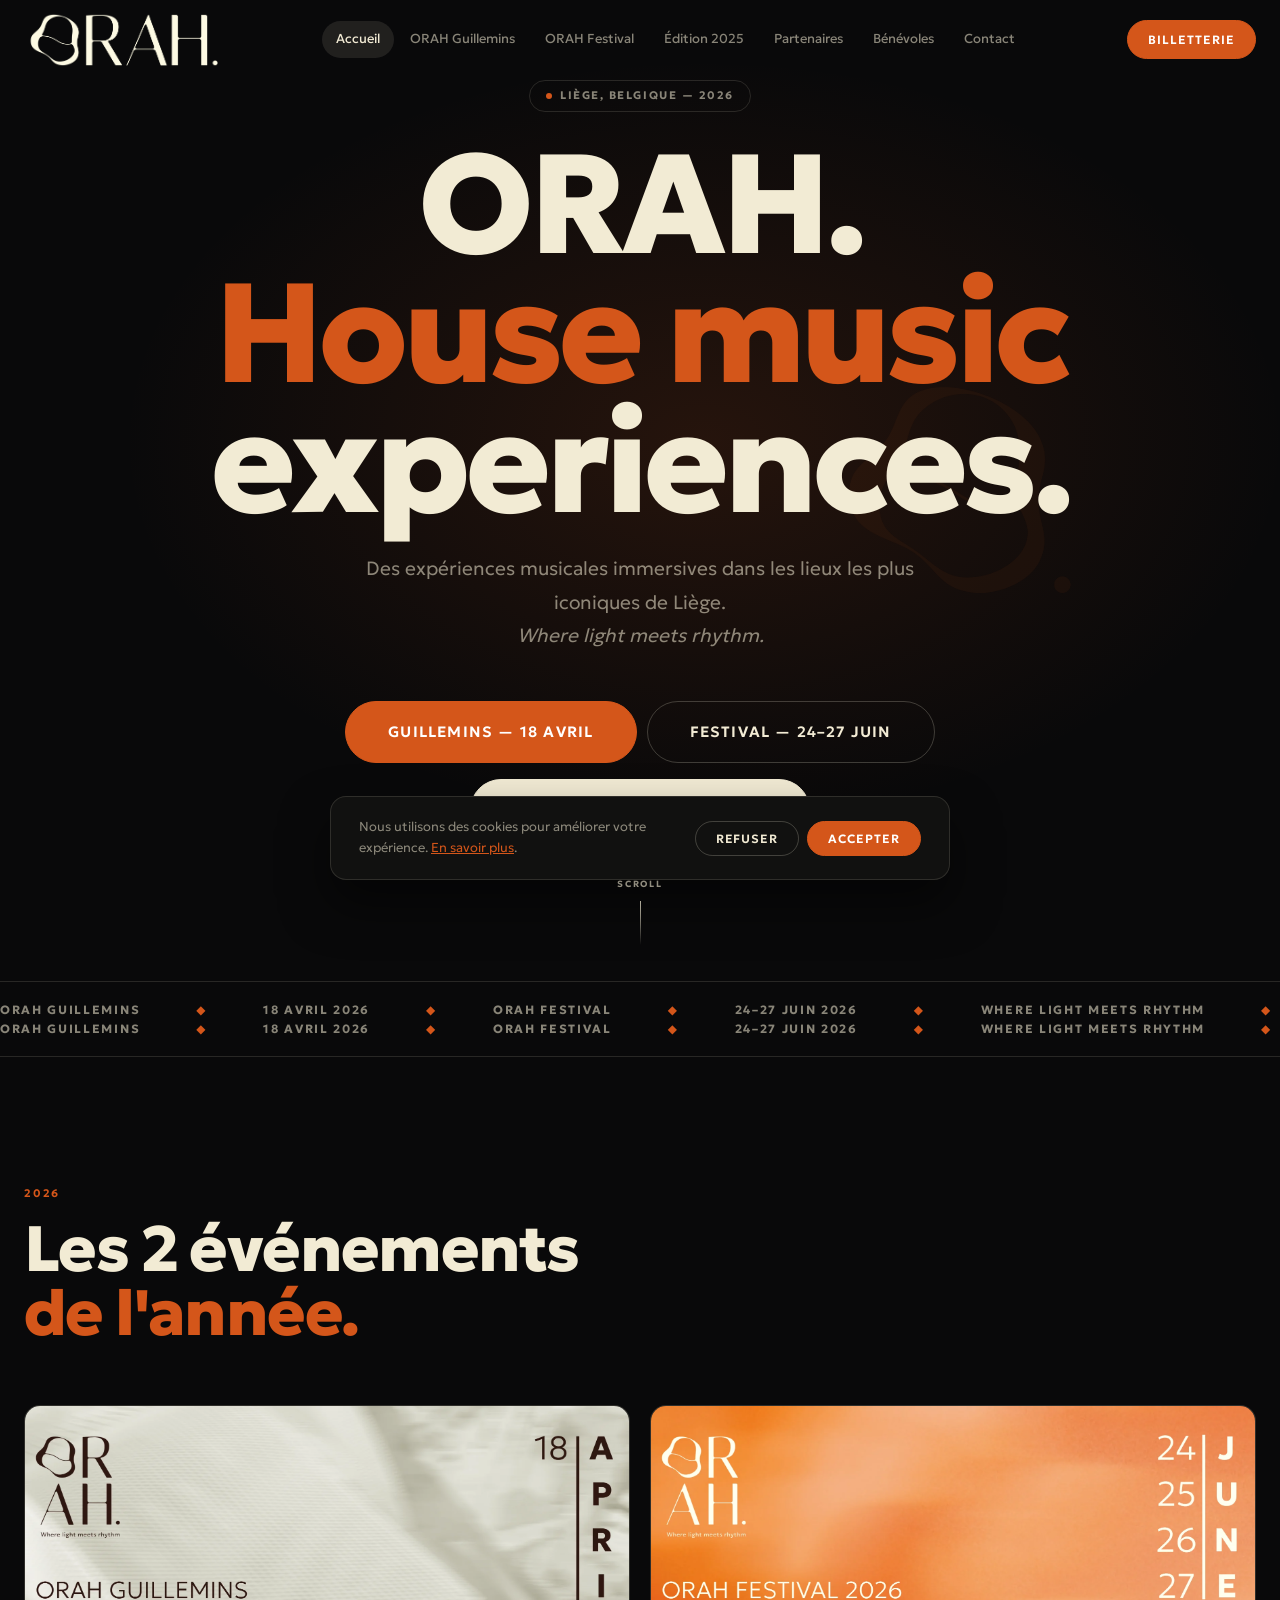
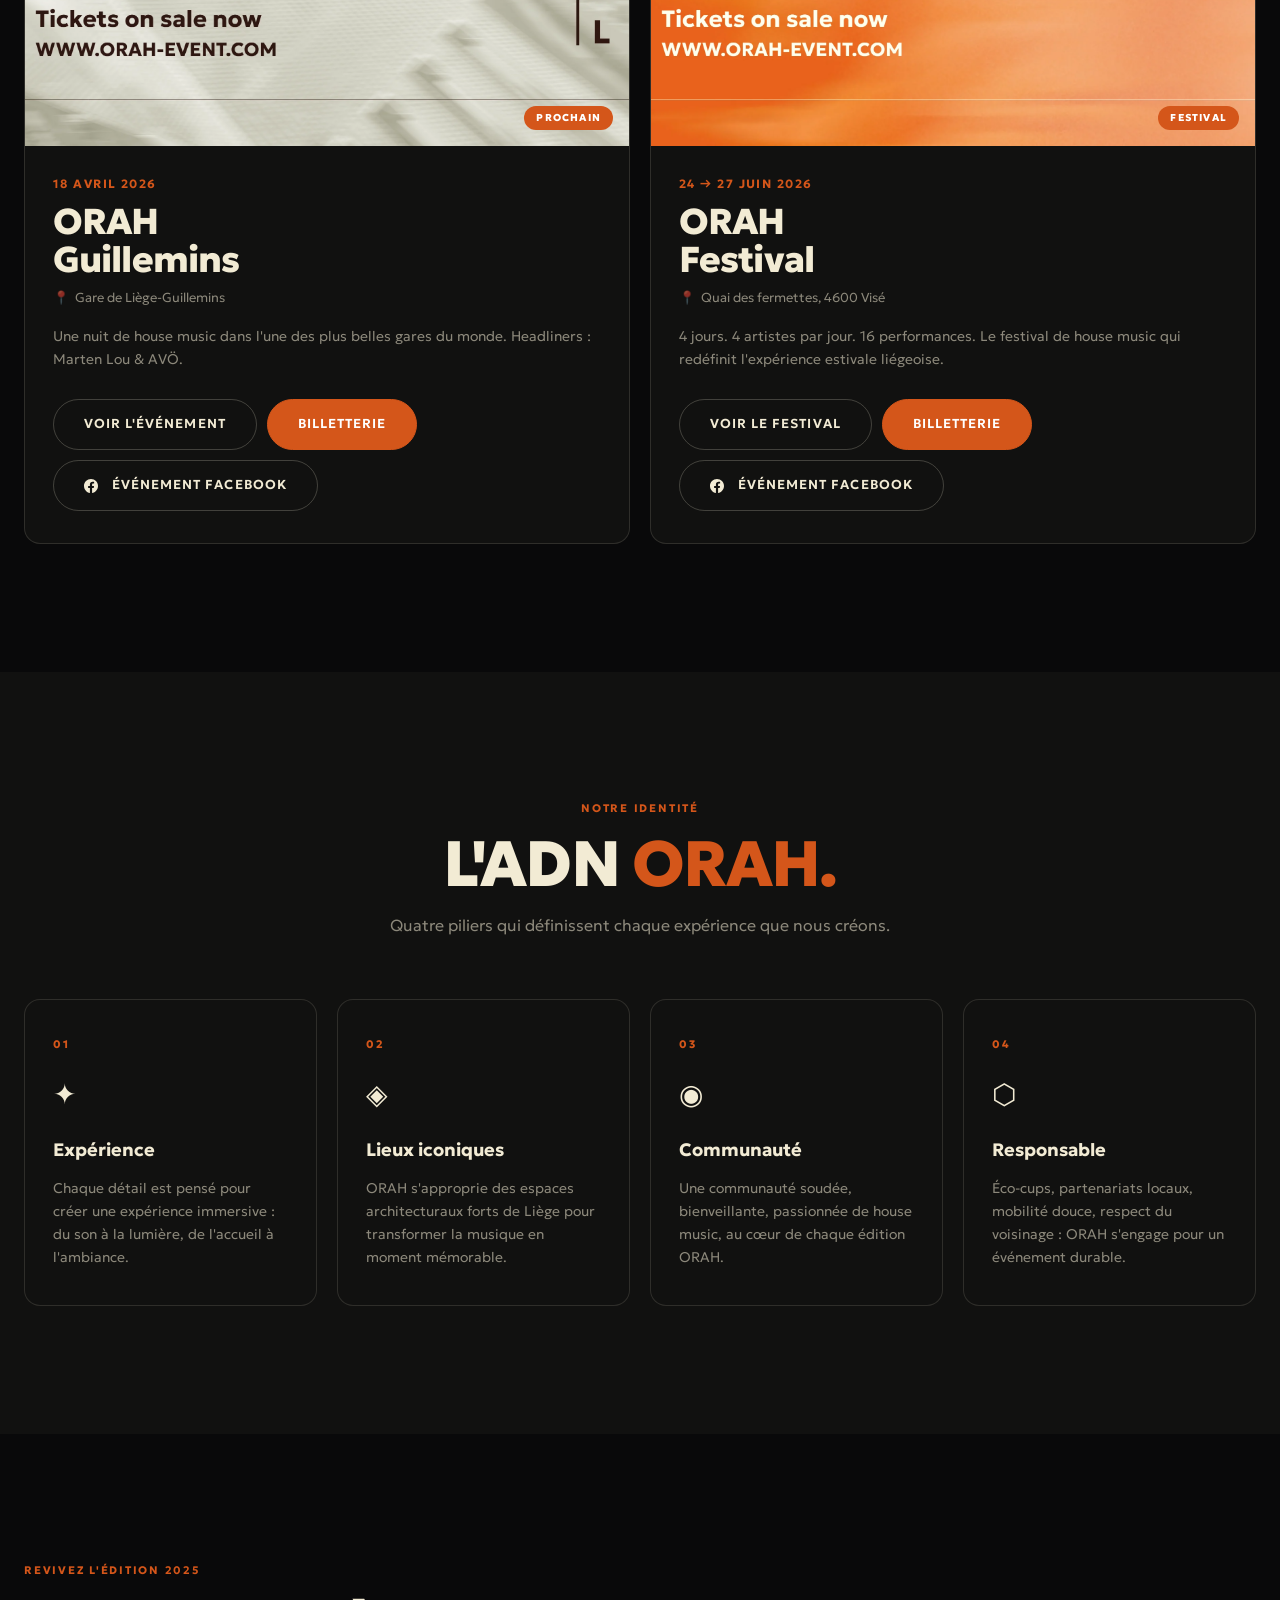
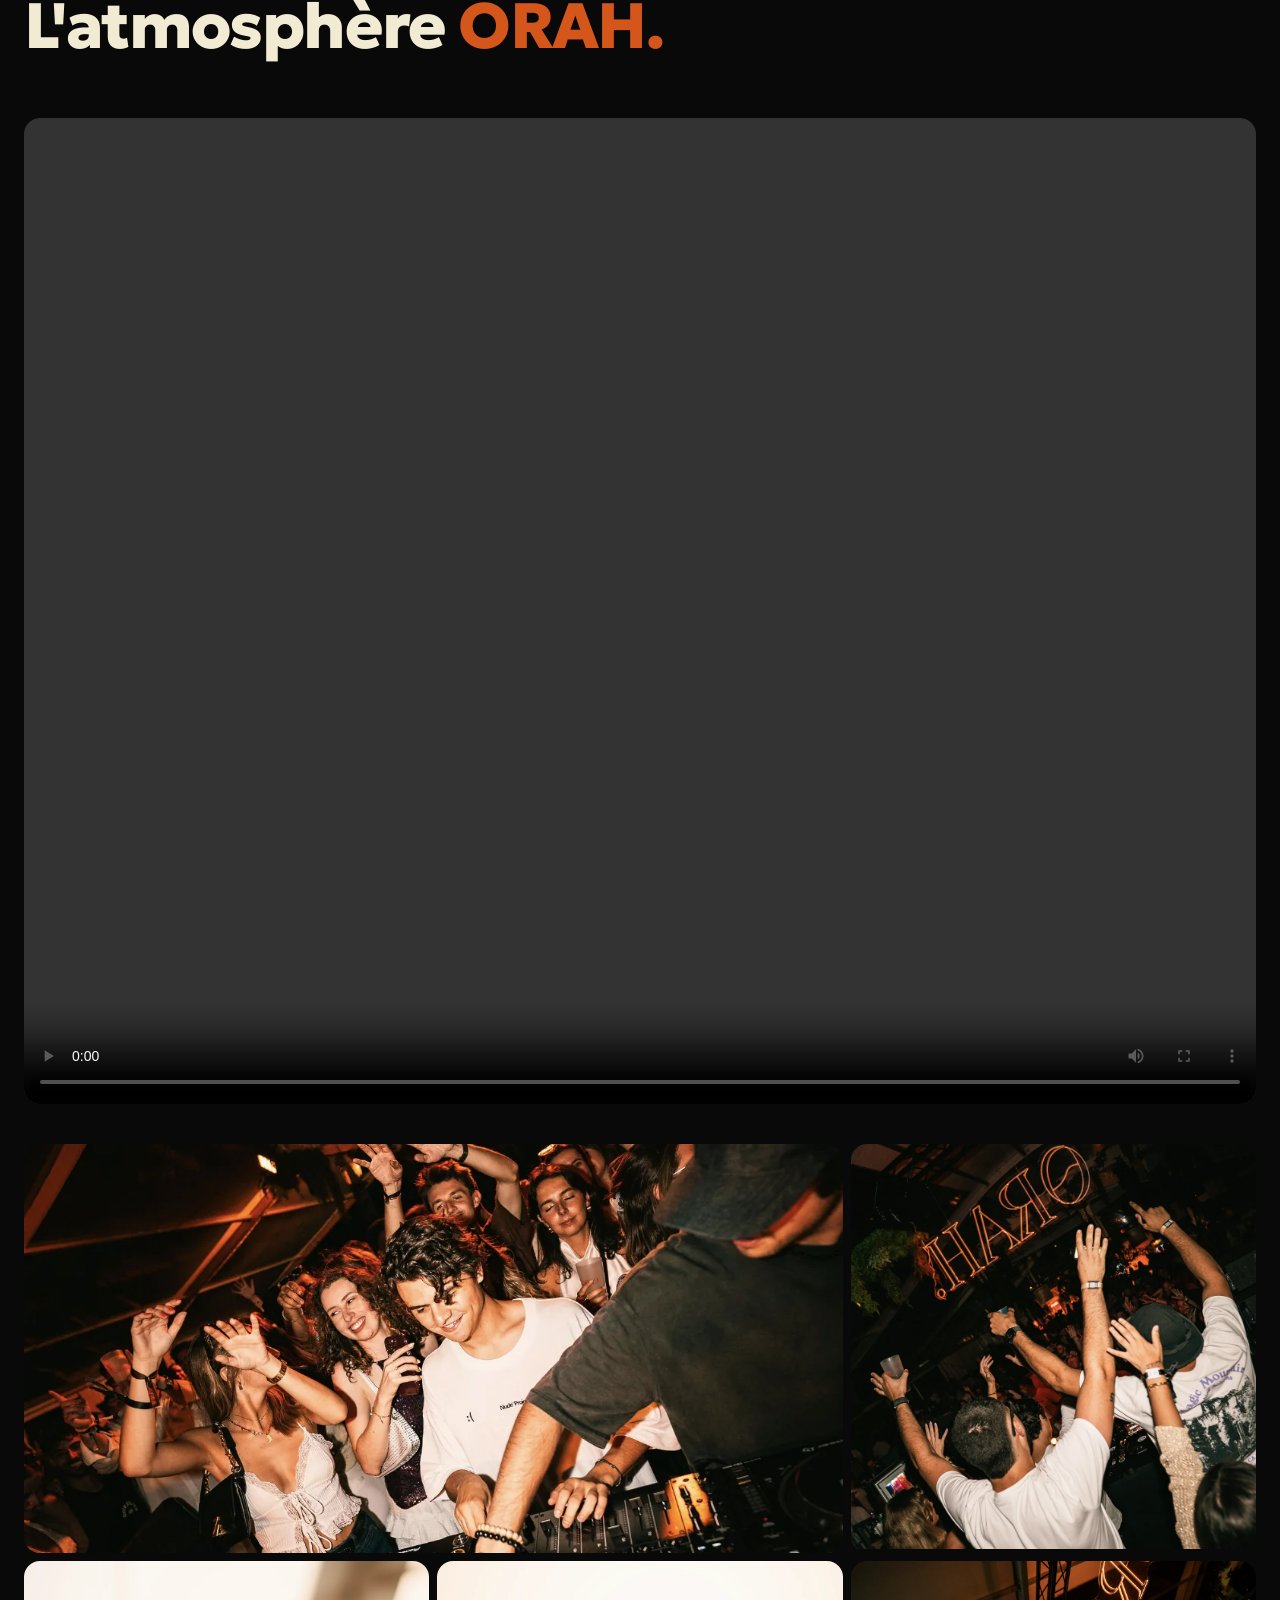
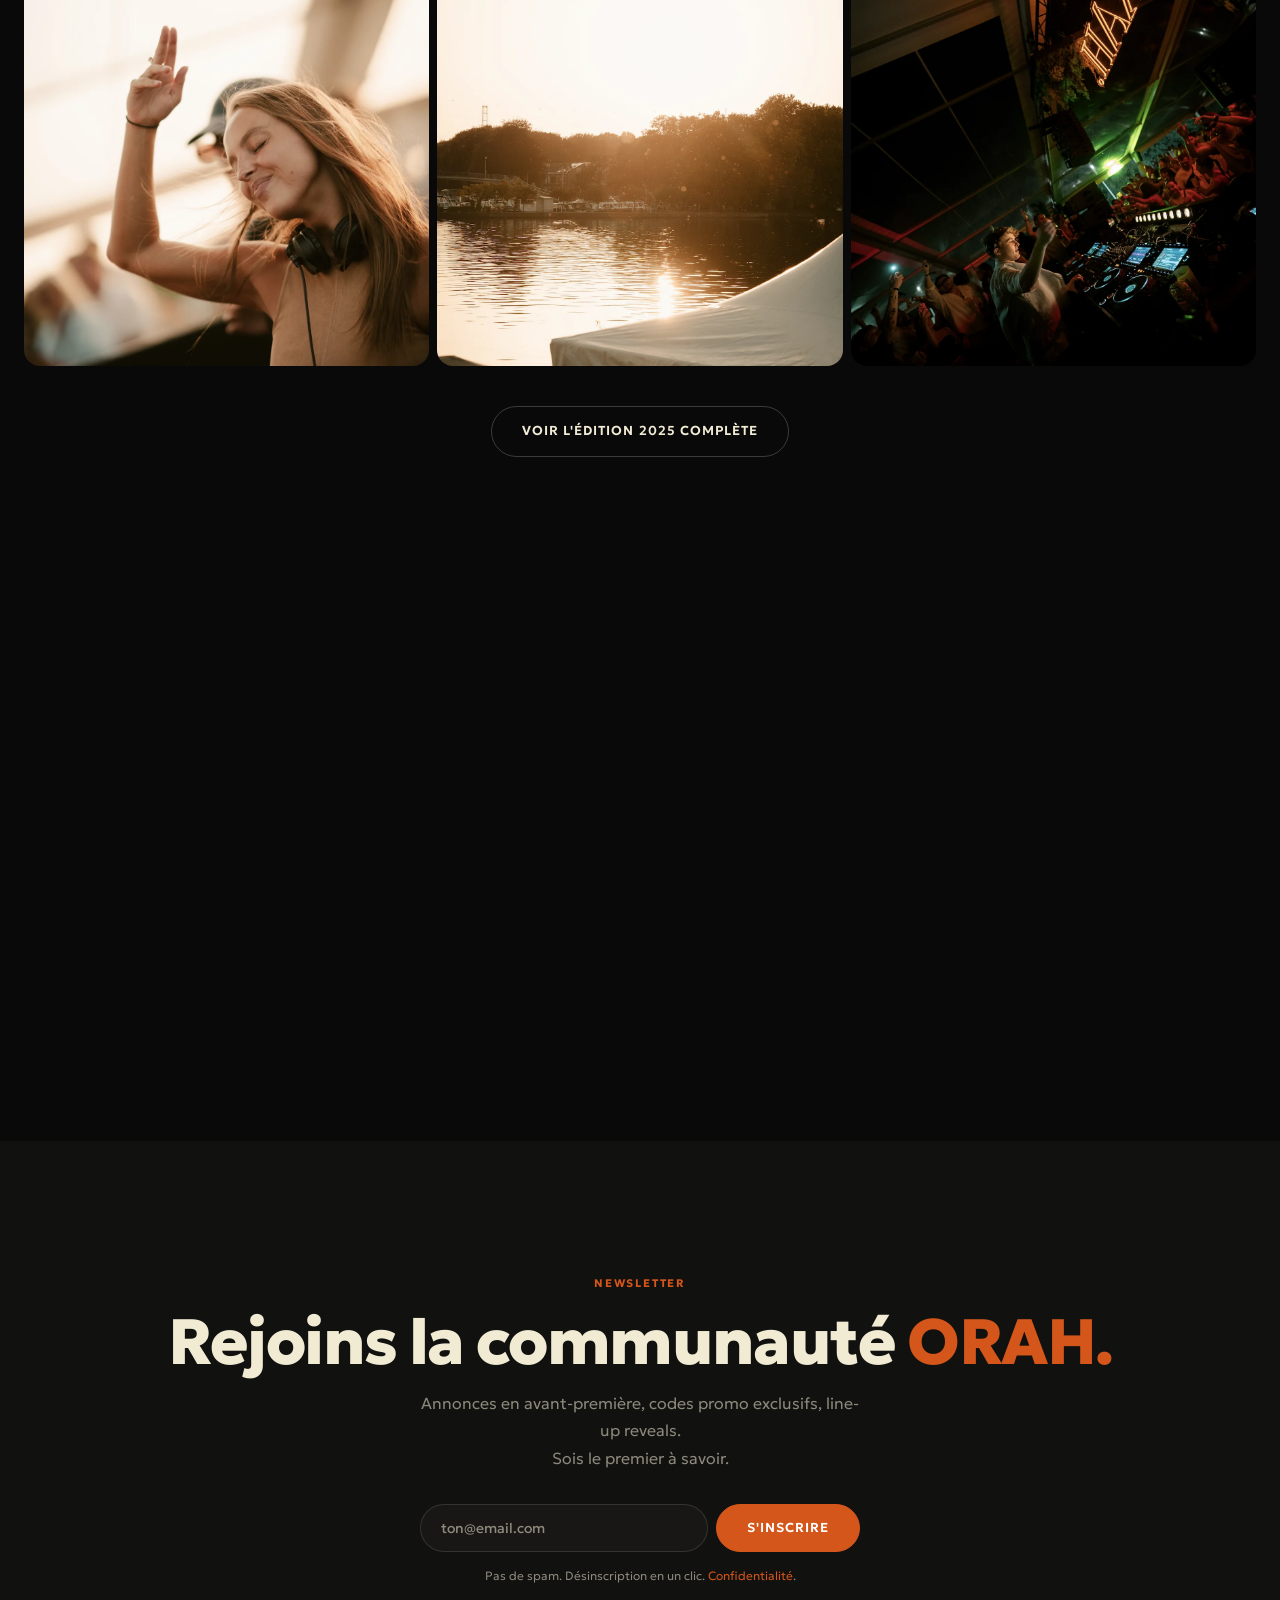
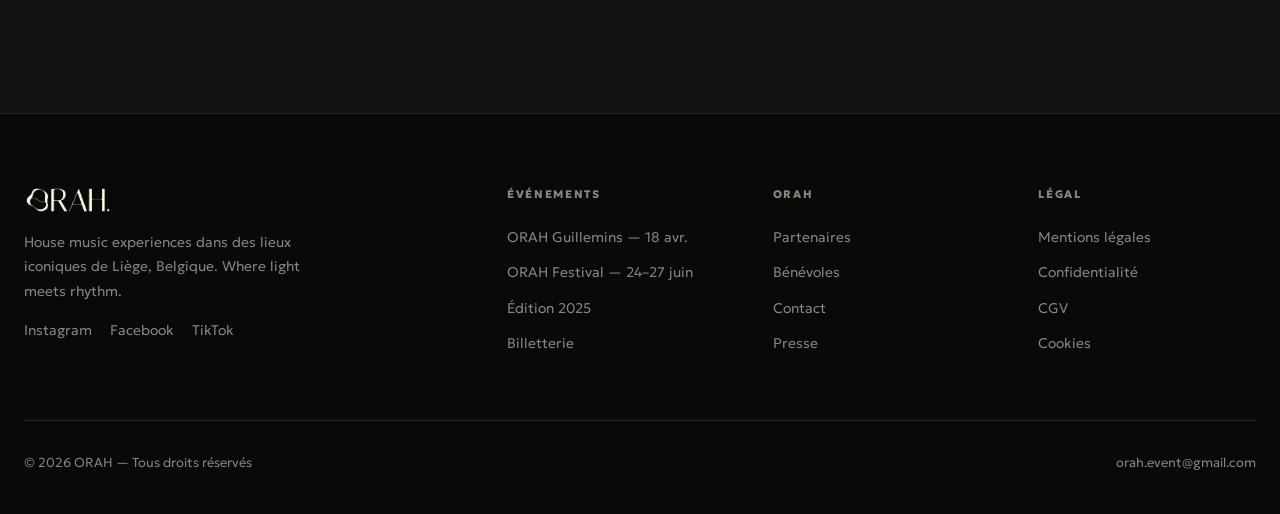
==== index.html @ 08bad11d "POST GUILLEMINS" ====
<!DOCTYPE html>
<html lang="fr">
<head>
  <meta charset="UTF-8">
  <meta name="viewport" content="width=device-width, initial-scale=1.0">
  <title>ORAH — Where light meets rhythm | Liège</title>
  <meta name="description" content="ORAH crée des expériences de house music dans des lieux iconiques de Liège. Deux événements en 2026 : ORAH Guillemins (18 avril) et ORAH Festival (24–27 juin).">
  <!-- OpenGraph -->
  <meta property="og:title" content="ORAH — Where light meets rhythm">
  <meta property="og:description" content="House music experiences dans des lieux iconiques. Liège, Belgique.">
  <meta property="og:type" content="website">
  <meta property="og:url" content="https://orah-event.com">
  <meta property="og:image" content="assets/images/og-home.jpg">
  <meta name="twitter:card" content="summary_large_image">
  <link rel="canonical" href="https://orah-event.com">
  <link rel="icon" type="image/png" href="assets/logos/Monogramme_orange_.png">
  <link rel="stylesheet" href="css/main.css">
</head>
<body>

<!-- ============ HEADER ============ -->
<header class="site-header">
  <div class="header-inner">
    <a href="index.html" class="header-logo">
      <img src="assets/logos/Logo_nav_creme_.png" alt="ORAH">
    </a>
    <nav class="main-nav" aria-label="Navigation principale">
      <a href="index.html">Accueil</a>
      <a href="guillemins.html">ORAH Guillemins</a>
      <a href="festival.html">ORAH Festival</a>
      <a href="edition-2025.html">Édition 2025</a>
      <a href="partenaires.html">Partenaires</a>
      <a href="benevoles.html">Bénévoles</a>
      <a href="contact.html">Contact</a>
    </nav>
    <div class="header-actions">
      <a href="index.html#evenements" class="btn btn-primary btn-sm">Billetterie</a>
      <button class="hamburger" aria-label="Menu" aria-expanded="false">
        <span></span><span></span><span></span>
      </button>
    </div>
  </div>
</header>

<!-- Mobile Nav -->
<nav class="mobile-nav" aria-label="Navigation mobile">
  <a href="index.html">Accueil</a>
  <a href="guillemins.html">ORAH Guillemins</a>
  <a href="festival.html">ORAH Festival</a>
  <a href="edition-2025.html">Édition 2025</a>
  <a href="partenaires.html">Partenaires</a>
  <a href="benevoles.html">Bénévoles</a>
  <a href="contact.html">Contact</a>
  <a href="index.html#evenements" class="btn btn-primary mt40">Billetterie →</a>
</nav>

<!-- ============ HERO ============ -->
<section class="hero hero-center">
  <div class="hero-glow"></div>
  <img src="assets/logos/Monogramme_orange_.png" alt="" class="hero-blob" aria-hidden="true">
  <div class="wrap hero-content">
    <div class="eyebrow">
      <span class="eyebrow-dot"></span>
      <span class="eyebrow-text">Liège, Belgique — 2026</span>
    </div>
    <h1 class="disp-1 hero-title">
      ORAH.<br>
      <span class="text-orange">House music</span><br>
      experiences.
    </h1>
    <p class="body-lg hero-sub">
      Des expériences musicales immersives dans les lieux les plus iconiques de Liège.<br>
      <em>Where light meets rhythm.</em>
    </p>
    <div class="btn-group">
      <a href="https://shop.paylogic.com/bc1614f767eb4617878824f9247101a2/orah-x-guillemins" class="btn btn-primary btn-lg" target="_blank" rel="noopener">Guillemins — 18 avril</a>
      <a href="https://shop.paylogic.com/f7c0844286554c8d90c8ad2bafd7b342/orah-festival" class="btn btn-outline btn-lg" target="_blank" rel="noopener">Festival — 24–27 juin</a>
    </div>
    <div class="hero-app-btn">
      <a href="https://linktr.ee/orahevent?utm_source=ig&utm_medium=social&utm_content=link_in_bio&fbclid=PAZXh0bgNhZW0CMTEAc3J0AZhcHBfaWQMMjU2MjgxMDQwNTU4AAGngR7yolUt2c1I7dFpQz0WJb1I9aTToHIC6ZGWFflBq2LbdFw5kNa_uv4F1jI_aem_Jr6kouXzNtAVHMmRYaVl_Q" class="btn btn-ghost btn-lg" target="_blank" rel="noopener">↓ Download the ORAH App</a>
    </div>
  </div>
  <div class="scroll-hint" aria-hidden="true">
    <span>Scroll</span>
    <div class="scroll-hint-line"></div>
  </div>
</section>

<!-- ============ MARQUEE ============ -->
<div class="marquee-outer" aria-hidden="true">
  <div class="marquee-track">
    <span>ORAH Guillemins</span><span class="dot">◆</span>
    <span>18 Avril 2026</span><span class="dot">◆</span>
    <span>ORAH Festival</span><span class="dot">◆</span>
    <span>24–27 Juin 2026</span><span class="dot">◆</span>
    <span>Where light meets rhythm</span><span class="dot">◆</span>
    <span>Liège, Belgique</span><span class="dot">◆</span>
    <span>House Music</span><span class="dot">◆</span>
    <span>ORAH Guillemins</span><span class="dot">◆</span>
    <span>18 Avril 2026</span><span class="dot">◆</span>
    <span>ORAH Festival</span><span class="dot">◆</span>
    <span>24–27 Juin 2026</span><span class="dot">◆</span>
    <span>Where light meets rhythm</span><span class="dot">◆</span>
    <span>Liège, Belgique</span><span class="dot">◆</span>
    <span>House Music</span><span class="dot">◆</span>
  </div>
</div>

<!-- ============ LES 2 ÉVÉNEMENTS 2026 ============ -->
<section class="section" id="evenements">
  <div class="wrap">
    <div class="sec-head reveal">
      <span class="label">2026</span>
      <h2 class="disp-3">Les 2 événements<br><span class="text-orange">de l'année.</span></h2>
    </div>

    <div class="grid-2">
      <!-- Card Guillemins -->
      <article class="event-card reveal rd1">
        <div class="event-card-media">
          <img src="assets/images/BANNERS/GUILLEMINS-B.webp"
               alt="ORAH Guillemins — Gare de Liège-Guillemins"
               style="width:100%; aspect-ratio:16/9; object-fit:cover; object-position:center center; display:block;">
          <span class="event-card-badge">Prochain</span>
        </div>
        <div class="event-card-body">
          <div class="event-card-date">18 Avril 2026</div>
          <h3 class="event-card-title">ORAH<br>Guillemins</h3>
          <div class="event-card-loc">
            <span>📍</span> Gare de Liège-Guillemins
          </div>
          <p class="event-card-desc">Une nuit de house music dans l'une des plus belles gares du monde. Headliners : Marten Lou & AVÖ.</p>
          <div class="event-card-footer">
            <a href="guillemins.html" class="btn btn-outline">Voir l'événement</a>
            <a href="https://shop.paylogic.com/bc1614f767eb4617878824f9247101a2/orah-x-guillemins" class="btn btn-primary" target="_blank" rel="noopener">Billetterie</a>
            <a href="https://fb.me/e/7eHRg4ZLT" class="btn btn-outline btn-fb" target="_blank" rel="noopener"><svg width="14" height="14" viewBox="0 0 24 24" fill="currentColor" style="margin-right:6px;flex-shrink:0;"><path d="M24 12.073C24 5.405 18.627 0 12 0S0 5.405 0 12.073C0 18.1 4.388 23.094 10.125 24v-8.437H7.078v-3.49h3.047V9.41c0-3.025 1.792-4.697 4.533-4.697 1.312 0 2.686.235 2.686.235v2.97h-1.514c-1.491 0-1.956.93-1.956 1.883v2.273h3.328l-.532 3.49h-2.796V24C19.612 23.094 24 18.1 24 12.073z"/></svg>Événement Facebook</a>
          </div>
        </div>
      </article>

      <!-- Card Festival -->
      <article class="event-card reveal rd2">
        <div class="event-card-media">
          <img src="assets/images/BANNERS/2026-B.webp"
               alt="ORAH Festival 2026 — Quai des fermettes, Visé"
               style="width:100%; aspect-ratio:16/9; object-fit:cover; object-position:center center; display:block;">
          <span class="event-card-badge">Festival</span>
        </div>
        <div class="event-card-body">
          <div class="event-card-date">24 → 27 Juin 2026</div>
          <h3 class="event-card-title">ORAH<br>Festival</h3>
          <div class="event-card-loc">
            <span>📍</span> Quai des fermettes, 4600 Visé
          </div>
          <p class="event-card-desc">4 jours. 4 artistes par jour. 16 performances. Le festival de house music qui redéfinit l'expérience estivale liégeoise.</p>
          <div class="event-card-footer">
            <a href="festival.html" class="btn btn-outline">Voir le festival</a>
            <a href="https://shop.paylogic.com/f7c0844286554c8d90c8ad2bafd7b342/orah-festival" class="btn btn-primary" target="_blank" rel="noopener">Billetterie</a>
            <a href="https://fb.me/e/jpORafSHK" class="btn btn-outline btn-fb" target="_blank" rel="noopener"><svg width="14" height="14" viewBox="0 0 24 24" fill="currentColor" style="margin-right:6px;flex-shrink:0;"><path d="M24 12.073C24 5.405 18.627 0 12 0S0 5.405 0 12.073C0 18.1 4.388 23.094 10.125 24v-8.437H7.078v-3.49h3.047V9.41c0-3.025 1.792-4.697 4.533-4.697 1.312 0 2.686.235 2.686.235v2.97h-1.514c-1.491 0-1.956.93-1.956 1.883v2.273h3.328l-.532 3.49h-2.796V24C19.612 23.094 24 18.1 24 12.073z"/></svg>Événement Facebook</a>
          </div>
        </div>
      </article>
    </div>
  </div>
</section>

<!-- ============ L'ADN ORAH ============ -->
<section class="section bg-alt">
  <div class="wrap">
    <div class="sec-head sec-head-center reveal">
      <span class="label">Notre identité</span>
      <h2 class="disp-3">L'ADN <span class="text-orange">ORAH.</span></h2>
      <p>Quatre piliers qui définissent chaque expérience que nous créons.</p>
    </div>
    <div class="grid-4">
      <div class="pillar reveal rd1">
        <div class="pillar-num">01</div>
        <div class="pillar-icon">✦</div>
        <div class="pillar-title">Expérience</div>
        <p class="pillar-desc">Chaque détail est pensé pour créer une expérience immersive : du son à la lumière, de l'accueil à l'ambiance.</p>
      </div>
      <div class="pillar reveal rd2">
        <div class="pillar-num">02</div>
        <div class="pillar-icon">◈</div>
        <div class="pillar-title">Lieux iconiques</div>
        <p class="pillar-desc">ORAH s'approprie des espaces architecturaux forts de Liège pour transformer la musique en moment mémorable.</p>
      </div>
      <div class="pillar reveal rd3">
        <div class="pillar-num">03</div>
        <div class="pillar-icon">◉</div>
        <div class="pillar-title">Communauté</div>
        <p class="pillar-desc">Une communauté soudée, bienveillante, passionnée de house music, au cœur de chaque édition ORAH.</p>
      </div>
      <div class="pillar reveal rd4">
        <div class="pillar-num">04</div>
        <div class="pillar-icon">⬡</div>
        <div class="pillar-title">Responsable</div>
        <p class="pillar-desc">Éco-cups, partenariats locaux, mobilité douce, respect du voisinage : ORAH s'engage pour un événement durable.</p>
      </div>
    </div>
  </div>
</section>

<!-- ============ MEDIA TEASER ============ -->
<section class="section">
  <div class="wrap">
    <div class="sec-head reveal">
      <span class="label">Revivez l'édition 2025</span>
      <h2 class="disp-3">L'atmosphère <span class="text-orange">ORAH.</span></h2>
    </div>

    <!-- Aftermovie -->
    <div class="reveal mb40">
      <video
        controls
        preload="metadata"
        playsinline
        style="width:100%; border-radius:16px; display:block; background:#000; aspect-ratio:5/4; object-fit:cover;">
        <source src="assets/videos/after-movie-2025.mp4" type="video/mp4">
      </video>
    </div>

    <!-- Photo Grid -->
    <div class="photo-grid reveal">
      <div class="photo-grid-span2">
        <img src="assets/images/4 jours en image - 2025/Screenshot 2026-03-03 at 23.12.10.webp"
             alt="ORAH Festival 2025"
             style="width:100%; aspect-ratio:2/1; object-fit:cover; object-position:center center; display:block;"
             loading="lazy">
      </div>
      <div>
        <img src="assets/images/4 jours en image - 2025/COMMUNAUTE.webp"
             alt="ORAH Festival 2025 — Communauté"
             style="width:100%; aspect-ratio:1/1; object-fit:cover; object-position:center center; display:block;"
             loading="lazy">
      </div>
      <div>
        <img src="assets/images/4 jours en image - 2025/LUNA.webp"
             alt="ORAH Festival 2025 — Luna"
             style="width:100%; aspect-ratio:1/1; object-fit:cover; object-position:center center; display:block;"
             loading="lazy">
      </div>
      <div>
        <img src="assets/images/4 jours en image - 2025/MEUSE.webp"
             alt="ORAH Festival 2025 — La Meuse"
             style="width:100%; aspect-ratio:1/1; object-fit:cover; object-position:center center; display:block;"
             loading="lazy">
      </div>
      <div>
        <img src="assets/images/4 jours en image - 2025/NOSI.webp"
             alt="ORAH Festival 2025 — Nosi"
             style="width:100%; aspect-ratio:1/1; object-fit:cover; object-position:center center; display:block;"
             loading="lazy">
      </div>
    </div>

    <div class="mt40 reveal" style="text-align:center;">
      <a href="edition-2025.html" class="btn btn-outline">Voir l'édition 2025 complète</a>
    </div>
  </div>
</section>

<!-- ============ CALLOUTS — Partenaires + Bénévoles ============ -->
<section class="section-sm">
  <div class="wrap">
    <div class="callout-row reveal">
      <div class="callout callout-orange">
        <div class="callout-lbl">Entreprises & marques</div>
        <h3 class="callout-title">Devenez partenaire ORAH 2026.</h3>
        <p class="callout-desc">Rejoignez une aventure culturelle unique à Liège. Visibilité premium, audience engagée, impact réel.</p>
        <div>
          <a href="partenaires.html" class="btn btn-outline">Voir les offres</a>
        </div>
      </div>
      <div class="callout">
        <div class="callout-lbl">Envie de t'impliquer ?</div>
        <h3 class="callout-title">Rejoins l'équipe bénévole.</h3>
        <p class="callout-desc">Fais partie de l'aventure ORAH de l'intérieur. Accès gratuit, bonne ambiance, expérience enrichissante.</p>
        <div>
          <a href="benevoles.html" class="btn btn-primary">Je postule →</a>
        </div>
      </div>
    </div>
  </div>
</section>

<!-- ============ NEWSLETTER ============ -->
<section class="section bg-alt">
  <div class="wrap">
    <div class="newsletter-wrap reveal">
      <span class="label text-orange">Newsletter</span>
      <h2 class="disp-3 mt16">Rejoins la communauté <span class="text-orange">ORAH.</span></h2>
      <p class="body-md text-muted mt16" style="max-width:440px; margin-inline:auto;">
        Annonces en avant-première, codes promo exclusifs, line-up reveals.<br>Sois le premier à savoir.
      </p>
      <form class="newsletter-form" action="#" method="post">
        <input type="email" name="email" placeholder="ton@email.com" required autocomplete="email">
        <button type="submit" class="btn btn-primary">S'inscrire</button>
      </form>
      <p class="newsletter-note">Pas de spam. Désinscription en un clic. <a href="mentions-legales.html" style="color:var(--orange);">Confidentialité</a>.</p>
    </div>
  </div>
</section>

<!-- ============ FOOTER ============ -->
<footer class="site-footer">
  <div class="wrap">
    <div class="footer-top">
      <div class="footer-brand">
        <img src="assets/logos/Logo_nav_creme_.png" alt="ORAH" style="height:28px;">
        <p class="footer-brand-desc">House music experiences dans des lieux iconiques de Liège, Belgique. Where light meets rhythm.</p>
        <div class="footer-socials mt16">
          <a href="https://www.instagram.com/orah_event/" target="_blank" rel="noopener" aria-label="Instagram">Instagram</a>
          <a href="https://www.facebook.com/people/ORAH/61573648333720/" target="_blank" rel="noopener" aria-label="Facebook">Facebook</a>
          <a href="https://www.tiktok.com/@orahevent" target="_blank" rel="noopener" aria-label="TikTok">TikTok</a>
        </div>
      </div>
      <div class="footer-col">
        <h4>Événements</h4>
        <ul>
          <li><a href="guillemins.html">ORAH Guillemins — 18 avr.</a></li>
          <li><a href="festival.html">ORAH Festival — 24–27 juin</a></li>
          <li><a href="edition-2025.html">Édition 2025</a></li>
          <li><a href="index.html#evenements">Billetterie</a></li>
        </ul>
      </div>
      <div class="footer-col">
        <h4>ORAH</h4>
        <ul>
          <li><a href="partenaires.html">Partenaires</a></li>
          <li><a href="benevoles.html">Bénévoles</a></li>
          <li><a href="contact.html">Contact</a></li>
          <li><a href="contact.html#presse">Presse</a></li>
        </ul>
      </div>
      <div class="footer-col">
        <h4>Légal</h4>
        <ul>
          <li><a href="mentions-legales.html">Mentions légales</a></li>
          <li><a href="mentions-legales.html#confidentialite">Confidentialité</a></li>
          <li><a href="mentions-legales.html#cgv">CGV</a></li>
          <li><a href="mentions-legales.html#cookies">Cookies</a></li>
        </ul>
      </div>
    </div>
    <div class="footer-bottom">
      <span>© 2026 ORAH — Tous droits réservés</span>
      <span>orah.event@gmail.com</span>
    </div>
  </div>
</footer>

<!-- ============ COOKIE BANNER ============ -->
<div class="cookie-banner" role="dialog" aria-label="Gestion des cookies">
  <p>
    Nous utilisons des cookies pour améliorer votre expérience.
    <a href="mentions-legales.html#cookies">En savoir plus</a>.
  </p>
  <div class="cookie-actions">
    <button class="btn btn-sm btn-outline cookie-decline">Refuser</button>
    <button class="btn btn-sm btn-primary cookie-accept">Accepter</button>
  </div>
</div>


<script src="js/main.js"></script>
</body>
</html>
---- css/main.css ----
/* ============================================
   ORAH — Design System
   Where light meets rhythm
   ============================================ */

@font-face {
  font-family: 'Geologica';
  src: url('../assets/fonts/Geologica-VariableFont_CRSV,SHRP,slnt,wght.ttf') format('truetype');
  font-weight: 100 900;
  font-style: normal;
  font-display: swap;
}

/* ============================================
   VARIABLES
   ============================================ */
:root {
  --bg:           #09090A;
  --bg-alt:       #111110;
  --bg-surface:   #181716;
  --cream:        #F2EBD4;
  --cream-muted:  rgba(242,235,212,0.55);
  --cream-subtle: rgba(242,235,212,0.10);
  --orange:       #D4561A;
  --orange-light: #E8651F;
  --orange-dim:   rgba(212,86,26,0.15);
  --border:       rgba(242,235,212,0.13);
  --border-mid:   rgba(242,235,212,0.22);

  --font: 'Geologica', system-ui, -apple-system, sans-serif;
  --nav-h: 80px;
  --radius-sm: 8px;
  --radius-md: 16px;
  --radius-lg: 24px;
  --radius-pill: 999px;
  --ease-out: cubic-bezier(0.22, 1, 0.36, 1);
  --ease-io:  cubic-bezier(0.65, 0, 0.35, 1);
  --container: min(1280px, 100% - 48px);
  --pad: clamp(80px, 10vw, 160px);
  --pad-sm: clamp(60px, 7vw, 100px);
}

/* ============================================
   RESET
   ============================================ */
*, *::before, *::after { box-sizing: border-box; margin: 0; padding: 0; }
html { scroll-behavior: smooth; -webkit-font-smoothing: antialiased; -moz-osx-font-smoothing: grayscale; }
body { font-family: var(--font); background: var(--bg); color: var(--cream); line-height: 1.6; font-weight: 300; overflow-x: hidden; }
img, video { max-width: 100%; display: block; }
a { color: inherit; text-decoration: none; }
button { font-family: var(--font); cursor: pointer; border: none; background: none; }
ul, ol { list-style: none; }
input, textarea, select { font-family: var(--font); }

/* ============================================
   TYPOGRAPHY SCALE
   ============================================ */
.disp-1  { font-size: clamp(36px, 11vw, 150px); font-weight: 800; line-height: 0.92; letter-spacing: -0.035em; }
.disp-2  { font-size: clamp(44px, 7vw, 100px);  font-weight: 800; line-height: 0.95; letter-spacing: -0.03em; }
.disp-3  { font-size: clamp(34px, 5vw, 68px);   font-weight: 800; line-height: 1.0;  letter-spacing: -0.025em; }
.h1      { font-size: clamp(28px, 3.5vw, 48px);  font-weight: 700; line-height: 1.15; letter-spacing: -0.02em; }
.h2      { font-size: clamp(22px, 2.5vw, 32px);  font-weight: 600; line-height: 1.25; letter-spacing: -0.01em; }
.h3      { font-size: clamp(18px, 2vw, 24px);    font-weight: 600; line-height: 1.3; }
.label   { font-size: 11px; font-weight: 700; letter-spacing: 0.16em; text-transform: uppercase; }
.body-lg { font-size: clamp(16px, 1.5vw, 20px);  font-weight: 300; line-height: 1.75; }
.body-md { font-size: 16px; font-weight: 300; line-height: 1.7; }
.body-sm { font-size: 14px; font-weight: 300; line-height: 1.65; color: var(--cream-muted); }

.text-orange { color: var(--orange); }
.text-muted  { color: var(--cream-muted); }

/* ============================================
   LAYOUT
   ============================================ */
.wrap    { width: var(--container); margin-inline: auto; }
.section { padding-block: var(--pad); }
.section-sm { padding-block: var(--pad-sm); }

.grid-2 { display: grid; grid-template-columns: repeat(2, 1fr); gap: 20px; }
.grid-3 { display: grid; grid-template-columns: repeat(3, 1fr); gap: 20px; }
.grid-4 { display: grid; grid-template-columns: repeat(4, 1fr); gap: 20px; }

/* ============================================
   BUTTONS
   ============================================ */
.btn {
  display: inline-flex; align-items: center; justify-content: center; gap: 8px;
  padding: 14px 30px; border-radius: var(--radius-pill);
  font-size: 13px; font-weight: 600; letter-spacing: 0.08em; text-transform: uppercase;
  transition: all 0.28s var(--ease-out); cursor: pointer; white-space: nowrap;
  border: 1.5px solid transparent;
}
.btn-primary   { background: var(--orange); color: #fff; border-color: var(--orange); }
.btn-primary:hover { background: var(--orange-light); border-color: var(--orange-light); transform: translateY(-2px); box-shadow: 0 8px 32px rgba(212,86,26,0.3); }
.btn-outline   { background: transparent; color: var(--cream); border-color: var(--border-mid); }
.btn-outline:hover { border-color: var(--cream); }
.btn-outline-o { background: transparent; color: var(--orange); border-color: var(--orange); }
.btn-outline-o:hover { background: var(--orange); color: #fff; }
.btn-ghost     { background: rgba(242,235,212,0.06); color: var(--cream); border-color: transparent; }
.btn-ghost:hover { background: rgba(242,235,212,0.12); }
.btn-lg { padding: 18px 42px; font-size: 15px; }
.btn-sm { padding: 9px 20px; font-size: 12px; }
.btn-group { display: flex; gap: 10px; flex-wrap: wrap; }
.hero-app-btn { margin-top: 16px; display: flex; justify-content: center; width: 100%; }
.hero-app-btn .btn {
  background: var(--cream);
  color: var(--orange);
  border-color: var(--cream);
  display: flex;
  align-items: center;
  justify-content: center;
  text-align: center;
  width: auto;
}
.hero-app-btn .btn:hover {
  background: var(--cream);
  border-color: var(--cream);
  color: var(--orange-light);
  transform: translateY(-2px);
  box-shadow: 0 8px 32px rgba(242,235,212,0.15);
}

/* ============================================
   HEADER
   ============================================ */
.site-header {
  position: fixed; top: 0; left: 0; right: 0; z-index: 900;
  height: var(--nav-h);
  display: flex; align-items: center;
  transition: background 0.4s, border-color 0.4s, backdrop-filter 0.4s;
  border-bottom: 1px solid transparent;
}
.site-header.scrolled {
  background: rgba(9,9,10,0.82);
  backdrop-filter: blur(24px) saturate(1.4);
  border-bottom-color: var(--border);
}
.header-inner {
  width: var(--container); margin-inline: auto;
  display: flex; align-items: center; justify-content: space-between; gap: 24px;
}
.header-logo { display: flex; align-items: center; gap: 10px; flex-shrink: 0; }
.header-logo img { width: 200px; height: 52px; object-fit: cover; object-position: center 47%; }
.main-nav { display: flex; align-items: center; gap: 2px; flex: 1; justify-content: center; }
.main-nav a {
  padding: 8px 14px; font-size: 13px; font-weight: 400;
  color: var(--cream-muted); border-radius: var(--radius-pill);
  transition: color 0.2s, background 0.2s; white-space: nowrap;
}
.main-nav a:hover, .main-nav a.active { color: var(--cream); background: var(--cream-subtle); }
.header-actions { display: flex; align-items: center; gap: 12px; flex-shrink: 0; }

/* Hamburger */
.hamburger { display: none; flex-direction: column; gap: 5px; padding: 8px; }
.hamburger span { width: 22px; height: 1.5px; background: var(--cream); border-radius: 2px; transition: all 0.3s var(--ease-out); display: block; }
.hamburger.open span:nth-child(1) { transform: translateY(6.5px) rotate(45deg); }
.hamburger.open span:nth-child(2) { opacity: 0; transform: scaleX(0); }
.hamburger.open span:nth-child(3) { transform: translateY(-6.5px) rotate(-45deg); }

/* Mobile nav */
.mobile-nav {
  position: fixed; inset: var(--nav-h) 0 0 0; z-index: 899;
  background: var(--bg); display: flex; flex-direction: column;
  padding: 40px 24px 60px; gap: 0;
  transform: translateX(110%); transition: transform 0.45s var(--ease-out);
  overflow-y: auto;
}
.mobile-nav.open { transform: none; }
.mobile-nav a {
  font-size: 28px; font-weight: 700; letter-spacing: -0.02em;
  padding: 18px 0; border-bottom: 1px solid var(--border); color: var(--cream);
  transition: color 0.2s;
}
.mobile-nav a:hover { color: var(--orange); }
.mobile-nav .btn { margin-top: 32px; align-self: flex-start; font-size: 13px; padding: 14px 30px; border-bottom: none; }

/* ============================================
   HERO
   ============================================ */
.hero {
  min-height: 100svh; display: flex; align-items: center;
  padding-top: var(--nav-h); position: relative; overflow: hidden;
}
.hero-center { text-align: center; justify-content: center; }
.hero-glow {
  position: absolute; inset: 0; z-index: 0; pointer-events: none;
  background: radial-gradient(ellipse 70% 60% at 55% 45%, rgba(212,86,26,0.14) 0%, transparent 65%);
}
.hero-blob {
  position: absolute; right: 5%; top: 50%; transform: translateY(-50%);
  width: clamp(250px, 40vw, 640px); opacity: 0.05;
  pointer-events: none; user-select: none;
  animation: blob-rotate 12s ease-in-out infinite;
}
.hero-content { position: relative; z-index: 1; }
.eyebrow {
  display: inline-flex; align-items: center; gap: 8px;
  padding: 6px 16px; border-radius: var(--radius-pill);
  border: 1px solid var(--border); margin-bottom: 28px;
}
.eyebrow-dot { width: 6px; height: 6px; border-radius: 50%; background: var(--orange); display: block; flex-shrink: 0; }
.eyebrow-text { font-size: 11px; font-weight: 700; letter-spacing: 0.14em; text-transform: uppercase; color: var(--cream-muted); }
.hero-title { margin-bottom: 24px; }
.hero-sub { color: var(--cream-muted); margin-bottom: 48px; max-width: 560px; }
.hero-center .hero-sub { margin-inline: auto; }
.hero-center .btn-group { justify-content: center; }
/* Ensure content doesn't push into scroll hint area */
.hero-content { padding-bottom: 140px; }

.scroll-hint {
  position: absolute; bottom: 36px; left: 0; right: 0;
  display: flex; flex-direction: column; align-items: center; gap: 10px;
  opacity: 0.4; animation: fadeUp 1s 1.8s both;
  pointer-events: none;
}
.scroll-hint span { font-size: 9px; font-weight: 700; letter-spacing: 0.2em; text-transform: uppercase; }
.scroll-hint-line {
  width: 1px; height: 44px;
  background: linear-gradient(to bottom, var(--cream) 0%, transparent 100%);
  animation: scrollPulse 2s ease-in-out infinite;
}
/* Hide scroll hint when viewport is too short */
@media (max-height: 650px) { .scroll-hint { display: none; } }

/* ============================================
   HERO VIDÉO BACKGROUND
   ============================================ */
.hero-video-bg {
  position: absolute; inset: 0; width: 100%; height: 100%;
  object-fit: cover; object-position: center;
  z-index: 0; pointer-events: none;
}
.hero-video-overlay {
  position: absolute; inset: 0; z-index: 1; pointer-events: none;
  background: linear-gradient(
    180deg,
    rgba(9,9,10,0.60) 0%,
    rgba(9,9,10,0.25) 35%,
    rgba(9,9,10,0.25) 60%,
    rgba(9,9,10,0.92) 100%
  );
}
.hero-video .hero-glow  { z-index: 2; }
.hero-video .hero-content { z-index: 3; }
.hero-video .scroll-hint  { z-index: 3; }

/* ============================================
   MEDIA PLACEHOLDER
   ============================================ */
.placeholder {
  position: relative; overflow: hidden;
  background: var(--bg-surface); border: 1px dashed var(--border);
  border-radius: var(--radius-md);
  display: flex; flex-direction: column; align-items: center; justify-content: center;
  gap: 12px; color: var(--cream-muted);
}
.placeholder::before {
  content: ''; position: absolute; inset: 0;
  background: linear-gradient(135deg, var(--orange-dim) 0%, transparent 55%);
  pointer-events: none;
}
.placeholder-icon { font-size: 40px; opacity: 0.35; position: relative; z-index: 1; }
.placeholder-label { font-size: 11px; font-weight: 700; letter-spacing: 0.14em; text-transform: uppercase; opacity: 0.45; position: relative; z-index: 1; }
.ph-16-9   { aspect-ratio: 16/9; }
.ph-4-3    { aspect-ratio: 4/3; }
.ph-1-1    { aspect-ratio: 1/1; }
.ph-3-4    { aspect-ratio: 3/4; }
.ph-9-16   { aspect-ratio: 9/16; }
.ph-video  { aspect-ratio: 16/9; }

/* ============================================
   SECTION HEADER
   ============================================ */
.sec-head { margin-bottom: 60px; }
.sec-head-center { text-align: center; }
.sec-head-center p { margin-inline: auto; }
.sec-head .label { color: var(--orange); display: block; margin-bottom: 14px; }
.sec-head h2 { margin-bottom: 16px; }
.sec-head p { color: var(--cream-muted); max-width: 520px; line-height: 1.7; font-size: 16px; }

/* ============================================
   EVENT CARDS
   ============================================ */
.event-card {
  border: 1px solid var(--border); border-radius: var(--radius-md);
  background: var(--bg-alt); overflow: hidden; display: flex; flex-direction: column;
  transition: border-color 0.3s, transform 0.35s var(--ease-out);
}
.event-card:hover { border-color: rgba(212,86,26,0.45); transform: translateY(-6px); }
.event-card .placeholder { border-radius: 0; border: none; }
.event-card-badge {
  position: absolute; bottom: 16px; right: 16px;
  background: var(--orange); color: #fff;
  padding: 4px 12px; border-radius: var(--radius-pill);
  font-size: 10px; font-weight: 800; letter-spacing: 0.12em; text-transform: uppercase;
}
.event-card-media { position: relative; }
.event-card-body { padding: 28px 28px 32px; flex: 1; display: flex; flex-direction: column; }
.event-card-date { font-size: 12px; font-weight: 700; letter-spacing: 0.12em; text-transform: uppercase; color: var(--orange); margin-bottom: 10px; }
.event-card-title { font-size: clamp(26px, 3vw, 36px); font-weight: 800; letter-spacing: -0.025em; line-height: 1.05; margin-bottom: 10px; }
.event-card-loc { font-size: 13px; color: var(--cream-muted); margin-bottom: 16px; display: flex; align-items: center; gap: 6px; }
.event-card-desc { font-size: 14px; color: var(--cream-muted); line-height: 1.65; margin-bottom: 28px; flex: 1; }
.event-card-footer { display: flex; gap: 10px; flex-wrap: wrap; }

/* ============================================
   ARTIST CARDS
   ============================================ */
.artist-card {
  border: 1px solid var(--border); border-radius: var(--radius-md);
  overflow: hidden; background: var(--bg-alt);
  transition: border-color 0.3s, transform 0.3s var(--ease-out);
}
.artist-card:hover { border-color: rgba(212,86,26,0.5); transform: translateY(-4px); }
.artist-card .placeholder { border-radius: 0; border: none; }
.artist-card-info { padding: 16px 20px 20px; }
.artist-card-name { font-size: 16px; font-weight: 700; letter-spacing: -0.01em; }
.artist-card-tag { font-size: 12px; color: var(--orange); font-weight: 600; margin-top: 4px; }
.artist-card.headliner { border-color: rgba(212,86,26,0.35); }
.artist-card.headliner .artist-card-name { font-size: 20px; }

/* ============================================
   DNA PILLARS
   ============================================ */
.pillar {
  padding: 36px 28px; border: 1px solid var(--border); border-radius: var(--radius-md);
  background: var(--bg-alt); transition: border-color 0.3s, background 0.3s;
}
.pillar:hover { border-color: rgba(212,86,26,0.35); background: var(--bg-surface); }
.pillar-num { font-size: 11px; font-weight: 800; letter-spacing: 0.15em; text-transform: uppercase; color: var(--orange); margin-bottom: 20px; }
.pillar-icon { font-size: 28px; margin-bottom: 18px; }
.pillar-title { font-size: 18px; font-weight: 700; margin-bottom: 12px; }
.pillar-desc { font-size: 14px; color: var(--cream-muted); line-height: 1.65; }

/* ============================================
   STATS
   ============================================ */
.stats-bar { display: flex; border-top: 1px solid var(--border); border-bottom: 1px solid var(--border); }
.stat { flex: 1; padding: 48px 40px; text-align: center; border-right: 1px solid var(--border); }
.stat:last-child { border-right: none; }
.stat-num { font-size: clamp(48px, 6vw, 80px); font-weight: 800; letter-spacing: -0.04em; color: var(--orange); line-height: 1; margin-bottom: 8px; }
.stat-lbl { font-size: 13px; color: var(--cream-muted); font-weight: 400; }

/* ============================================
   TICKET CARDS
   ============================================ */
.ticket-card {
  border: 1px solid var(--border); border-radius: var(--radius-md);
  padding: 40px 32px; display: flex; flex-direction: column; background: var(--bg-alt);
  transition: border-color 0.3s;
}
.ticket-card.featured {
  border-color: var(--orange);
  background: linear-gradient(145deg, rgba(212,86,26,0.1) 0%, var(--bg-alt) 60%);
}
.ticket-type-lbl { font-size: 11px; font-weight: 800; letter-spacing: 0.15em; text-transform: uppercase; color: var(--orange); margin-bottom: 14px; }
.ticket-type { font-size: 26px; font-weight: 800; letter-spacing: -0.02em; margin-bottom: 8px; }
.ticket-price { font-size: 44px; font-weight: 800; letter-spacing: -0.04em; line-height: 1; margin-bottom: 4px; }
.ticket-price sup { font-size: 24px; vertical-align: top; margin-top: 8px; }
.ticket-price small { font-size: 18px; font-weight: 400; color: var(--cream-muted); margin-left: 4px; }
.ticket-tagline { font-size: 13px; color: var(--cream-muted); margin-bottom: 28px; }
.ticket-features { display: flex; flex-direction: column; gap: 10px; flex: 1; margin-bottom: 32px; }
.ticket-features li { font-size: 14px; display: flex; gap: 10px; align-items: flex-start; line-height: 1.5; }
.ticket-features li::before { content: '✓'; color: var(--orange); font-weight: 800; flex-shrink: 0; }

/* ============================================
   FAQ
   ============================================ */
.faq { border-top: 1px solid var(--border); }
.faq-item { border-bottom: 1px solid var(--border); }
.faq-q {
  width: 100%; text-align: left; padding: 22px 0;
  display: flex; justify-content: space-between; align-items: center; gap: 20px;
  font-size: 16px; font-weight: 500; color: var(--cream);
  background: none; border: none; cursor: pointer; transition: color 0.2s;
}
.faq-q:hover { color: var(--orange); }
.faq-icon { flex-shrink: 0; width: 20px; height: 20px; position: relative; transition: transform 0.3s var(--ease-out); }
.faq-icon::before, .faq-icon::after {
  content: ''; position: absolute; background: currentColor; border-radius: 1px;
}
.faq-icon::before { width: 12px; height: 1.5px; top: 50%; left: 50%; transform: translate(-50%, -50%); }
.faq-icon::after { width: 1.5px; height: 12px; top: 50%; left: 50%; transform: translate(-50%, -50%); transition: opacity 0.3s, transform 0.3s var(--ease-out); }
.faq-item.open .faq-q { color: var(--cream); }
.faq-item.open .faq-icon::after { opacity: 0; transform: translate(-50%, -50%) rotate(90deg); }
.faq-a { overflow: hidden; max-height: 0; transition: max-height 0.42s var(--ease-out); }
.faq-a-inner { padding: 0 0 22px; font-size: 15px; color: var(--cream-muted); line-height: 1.75; max-width: 680px; }

/* ============================================
   SPONSORS
   ============================================ */
.sponsor-grid { display: flex; flex-wrap: wrap; gap: 2px; }
.sponsor-item {
  flex: 1 1 140px; height: 80px;
  border: 1px solid var(--border); border-radius: var(--radius-sm);
  display: flex; align-items: center; justify-content: center;
  padding: 12px 24px; background: var(--bg-alt);
  transition: border-color 0.25s;
}
.sponsor-item:hover { border-color: rgba(242,235,212,0.3); }
.sponsor-item span { font-size: 13px; font-weight: 700; letter-spacing: 0.06em; color: var(--cream-muted); text-transform: uppercase; }

/* ============================================
   TESTIMONIALS
   ============================================ */
.testimonial {
  padding: 32px; border: 1px solid var(--border); border-radius: var(--radius-md);
  background: var(--bg-alt); display: flex; flex-direction: column; gap: 24px;
}
.testimonial-quote { font-size: 17px; font-style: italic; font-weight: 300; line-height: 1.75; }
.testimonial-quote::before { content: '"'; color: var(--orange); }
.testimonial-quote::after  { content: '"'; color: var(--orange); }
.testimonial-author { display: flex; align-items: center; gap: 12px; }
.testimonial-avatar {
  width: 42px; height: 42px; border-radius: 50%;
  background: var(--cream-subtle); display: flex; align-items: center; justify-content: center;
  font-size: 15px; font-weight: 700; flex-shrink: 0;
}
.testimonial-name { font-size: 14px; font-weight: 700; }
.testimonial-role { font-size: 12px; color: var(--cream-muted); }

/* ============================================
   CALLOUTS
   ============================================ */
.callout-row { display: grid; grid-template-columns: 1fr 1fr; gap: 2px; }
.callout {
  padding: 56px 48px; border: 1px solid var(--border);
  border-radius: var(--radius-md); background: var(--bg-alt);
  display: flex; flex-direction: column; gap: 20px;
}
.callout-orange { background: var(--orange); border-color: var(--orange); color: #fff; }
.callout-orange .callout-lbl { color: rgba(255,255,255,0.6); }
.callout-orange .callout-desc { color: rgba(255,255,255,0.8); }
.callout-orange .btn-outline { border-color: rgba(255,255,255,0.5); color: #fff; }
.callout-orange .btn-outline:hover { background: #fff; color: var(--orange); border-color: #fff; }
.callout-lbl { font-size: 11px; font-weight: 800; letter-spacing: 0.15em; text-transform: uppercase; color: var(--cream-muted); }
.callout-title { font-size: clamp(26px, 3vw, 40px); font-weight: 800; letter-spacing: -0.025em; line-height: 1.1; }
.callout-desc { font-size: 15px; color: var(--cream-muted); line-height: 1.65; }

/* ============================================
   NEWSLETTER
   ============================================ */
.newsletter-wrap { text-align: center; }
.newsletter-form {
  display: flex; gap: 8px; max-width: 440px;
  margin: 32px auto 0; flex-wrap: wrap; justify-content: center;
}
.newsletter-form input {
  flex: 1; min-width: 200px; padding: 14px 20px;
  border-radius: var(--radius-pill); border: 1.5px solid var(--border);
  background: var(--bg-surface); color: var(--cream); font-size: 14px;
  outline: none; transition: border-color 0.2s;
}
.newsletter-form input:focus { border-color: var(--orange); }
.newsletter-form input::placeholder { color: var(--cream-muted); }
.newsletter-note { font-size: 12px; color: var(--cream-muted); margin-top: 14px; }

/* ============================================
   TAB PROGRAMME
   ============================================ */
.tab-nav {
  display: flex; gap: 0; border-bottom: 1px solid var(--border);
  margin-bottom: 40px; overflow-x: auto;
}
.tab-nav::-webkit-scrollbar { display: none; }
.tab-btn {
  padding: 16px 28px; font-size: 14px; font-weight: 600;
  color: var(--cream-muted); background: none; border: none;
  border-bottom: 2px solid transparent; cursor: pointer;
  transition: all 0.2s; white-space: nowrap; margin-bottom: -1px;
}
.tab-btn:hover { color: var(--cream); }
.tab-btn.active { color: var(--cream); border-bottom-color: var(--orange); }
.tab-panel { display: none; }
.tab-panel.active { display: block; animation: fadeUp 0.35s var(--ease-out); }

.lineup-day { display: flex; flex-direction: column; gap: 3px; }
.lineup-slot {
  display: grid; grid-template-columns: 70px 1fr auto;
  align-items: center; gap: 20px; padding: 18px 24px;
  border: 1px solid var(--border); border-radius: var(--radius-sm);
  background: var(--bg-alt); transition: border-color 0.2s;
}
.lineup-slot:hover { border-color: rgba(212,86,26,0.3); }
.lineup-slot-time { font-size: 13px; font-weight: 700; color: var(--orange); letter-spacing: 0.05em; }
.lineup-slot-name { font-size: 18px; font-weight: 700; letter-spacing: -0.01em; }
.lineup-slot-tag { font-size: 12px; color: var(--cream-muted); justify-self: end; }
.lineup-slot.headliner { border-color: rgba(212,86,26,0.35); }
.lineup-slot.headliner .lineup-slot-name { color: var(--orange); font-size: 22px; }
.lineup-slot.tba .lineup-slot-name { color: var(--cream-muted); font-weight: 400; font-style: italic; }

/* ============================================
   INFO CARDS
   ============================================ */
.info-grid { display: grid; grid-template-columns: repeat(auto-fit, minmax(200px, 1fr)); gap: 16px; }
.info-card {
  padding: 24px 22px; border: 1px solid var(--border);
  border-radius: var(--radius-md); background: var(--bg-alt);
}
.info-icon { font-size: 22px; margin-bottom: 12px; }
.info-title { font-size: 13px; font-weight: 700; text-transform: uppercase; letter-spacing: 0.06em; margin-bottom: 8px; }
.info-text { font-size: 13px; color: var(--cream-muted); line-height: 1.65; }

/* ============================================
   PARTNER TIERS
   ============================================ */
.ptier {
  border: 1px solid var(--border); border-radius: var(--radius-md);
  padding: 40px 32px; display: flex; flex-direction: column;
  background: var(--bg-alt); transition: border-color 0.3s;
}
.ptier.featured { border-color: var(--orange); background: linear-gradient(145deg, rgba(212,86,26,0.09) 0%, var(--bg-alt) 55%); }
.ptier-level { font-size: 11px; font-weight: 800; letter-spacing: 0.15em; text-transform: uppercase; color: var(--orange); margin-bottom: 10px; }
.ptier-name { font-size: 28px; font-weight: 800; letter-spacing: -0.025em; margin-bottom: 8px; }
.ptier-features { display: flex; flex-direction: column; gap: 10px; flex: 1; margin-bottom: 32px; }
.ptier-features li { font-size: 14px; display: flex; gap: 10px; align-items: flex-start; line-height: 1.5; }
.ptier-features li::before { content: '✓'; color: var(--orange); font-weight: 800; flex-shrink: 0; margin-top: 1px; }
.ptier-price { font-size: 34px; font-weight: 800; letter-spacing: -0.03em; line-height: 1; margin-bottom: 4px; }
.ptier-price sup { font-size: 18px; vertical-align: top; margin-top: 6px; }
.ptier-price small { font-size: 14px; font-weight: 400; color: var(--cream-muted); }
.ptier-price-note { font-size: 11px; color: var(--cream-muted); margin-bottom: 24px; text-transform: uppercase; letter-spacing: 0.08em; }

/* ============================================
   FORMS
   ============================================ */
.form-field { margin-bottom: 20px; }
.form-field label { display: block; font-size: 11px; font-weight: 800; letter-spacing: 0.12em; text-transform: uppercase; color: var(--cream-muted); margin-bottom: 8px; }
.form-field input,
.form-field textarea,
.form-field select {
  width: 100%; padding: 14px 18px; border: 1.5px solid var(--border);
  border-radius: var(--radius-sm); background: var(--bg-surface);
  color: var(--cream); font-size: 15px; outline: none; transition: border-color 0.2s;
  resize: vertical; appearance: none;
}
.form-field input:focus,
.form-field textarea:focus,
.form-field select:focus { border-color: var(--orange); }
.form-field input::placeholder,
.form-field textarea::placeholder { color: var(--cream-muted); }
.form-field select { cursor: pointer; background-image: url("data:image/svg+xml,%3Csvg xmlns='http://www.w3.org/2000/svg' width='12' height='8' viewBox='0 0 12 8'%3E%3Cpath d='M1 1l5 5 5-5' stroke='rgba(242,235,212,0.4)' stroke-width='1.5' fill='none' stroke-linecap='round'/%3E%3C/svg%3E"); background-repeat: no-repeat; background-position: right 16px center; padding-right: 44px; }
.form-field select option { background: var(--bg); color: var(--cream); }
.form-row-2 { display: grid; grid-template-columns: 1fr 1fr; gap: 16px; }

/* ============================================
   PHOTO GRID
   ============================================ */
.photo-grid { display: grid; grid-template-columns: repeat(3, 1fr); gap: 8px; grid-auto-flow: row dense; }
.photo-grid > div { border-radius: var(--radius-md); overflow: hidden; }
.photo-grid .placeholder { border-radius: 0; border: none; }
.photo-grid-span2 { grid-column: span 2; }
.photo-grid-span2 .placeholder { aspect-ratio: 2/1; }

/* ============================================
   VOLUNTEER ROLES
   ============================================ */
.role-list { display: flex; flex-direction: column; gap: 3px; }
.role-item {
  display: flex; align-items: center; gap: 20px;
  padding: 22px 26px; border: 1px solid var(--border); border-radius: var(--radius-sm);
  background: var(--bg-alt); transition: border-color 0.2s;
}
.role-item:hover { border-color: rgba(212,86,26,0.3); }
.role-icon { font-size: 22px; width: 44px; flex-shrink: 0; text-align: center; }
.role-name { font-size: 16px; font-weight: 700; margin-bottom: 3px; }
.role-desc { font-size: 13px; color: var(--cream-muted); }

/* ============================================
   NOTICE
   ============================================ */
.notice {
  background: rgba(212,86,26,0.1); border: 1px solid rgba(212,86,26,0.25);
  border-radius: var(--radius-sm); padding: 16px 20px;
  display: flex; gap: 12px; align-items: flex-start;
}
.notice-icon { font-size: 18px; flex-shrink: 0; line-height: 1.4; }
.notice p { font-size: 14px; color: var(--cream-muted); line-height: 1.65; }
.notice strong { color: var(--cream); font-weight: 600; }

/* ============================================
   MARQUEE
   ============================================ */
.marquee-outer { overflow: hidden; border-top: 1px solid var(--border); border-bottom: 1px solid var(--border); padding-block: 18px; }
.marquee-track { display: flex; gap: 56px; width: max-content; animation: marquee 22s linear infinite; }
.marquee-track span { font-size: 12px; font-weight: 700; letter-spacing: 0.14em; text-transform: uppercase; color: var(--cream-muted); white-space: nowrap; }
.marquee-track .dot { color: var(--orange); }

/* Sponsor marquee */
.sponsor-marquee-outer { overflow: hidden; padding-block: 28px; }
.sponsor-marquee-outer + .sponsor-marquee-outer { padding-top: 6px; border-top: none; }
.sponsor-marquee-track { display: flex; gap: 88px; align-items: center; width: max-content; animation: marquee 44s linear infinite; }
.sponsor-marquee-track.reverse { animation-direction: reverse; animation-duration: 38s; }
.sponsor-logo { height: 46px; width: auto; max-width: 200px; object-fit: contain; display: block; flex-shrink: 0; filter: brightness(0) invert(1); opacity: 0.45; transition: opacity 0.35s; }
.sponsor-marquee-outer:hover .sponsor-logo { opacity: 0.28; }
.sponsor-logo:hover { opacity: 1 !important; }

/* ============================================
   CTA SECTION
   ============================================ */
.cta-block { text-align: center; padding-block: var(--pad); border-top: 1px solid var(--border); }
.cta-block h2 { margin-bottom: 14px; }
.cta-block p { color: var(--cream-muted); margin-bottom: 40px; max-width: 460px; margin-inline: auto; }

/* ============================================
   FOOTER
   ============================================ */
.site-footer { border-top: 1px solid var(--border); padding-block: 72px 40px; }
.footer-top {
  display: grid; grid-template-columns: 2fr 1fr 1fr 1fr;
  gap: 48px; margin-bottom: 64px;
}
.footer-brand-desc { font-size: 14px; color: var(--cream-muted); line-height: 1.75; margin-top: 16px; max-width: 280px; }
.footer-col h4 { font-size: 11px; font-weight: 800; letter-spacing: 0.15em; text-transform: uppercase; color: var(--cream-muted); margin-bottom: 20px; }
.footer-col ul { display: flex; flex-direction: column; gap: 10px; }
.footer-col ul a { font-size: 14px; color: var(--cream-muted); transition: color 0.2s; }
.footer-col ul a:hover { color: var(--cream); }
.footer-bottom {
  display: flex; justify-content: space-between; align-items: center;
  flex-wrap: wrap; gap: 16px; padding-top: 32px;
  border-top: 1px solid var(--border); font-size: 13px; color: var(--cream-muted);
}
.footer-socials { display: flex; gap: 18px; }
.footer-socials a { color: var(--cream-muted); transition: color 0.2s; font-size: 14px; }
.footer-socials a:hover { color: var(--cream); }
.footer-logo img { height: 24px; }

/* ============================================
   COOKIE BANNER
   ============================================ */
.cookie-banner {
  position: fixed; bottom: 20px; left: 50%; transform: translateX(-50%);
  z-index: 999; background: var(--bg-alt); border: 1px solid var(--border);
  border-radius: var(--radius-md); padding: 20px 28px;
  display: flex; align-items: center; gap: 20px; flex-wrap: wrap;
  max-width: min(620px, calc(100% - 32px));
  backdrop-filter: blur(20px); box-shadow: 0 24px 48px rgba(0,0,0,0.5);
  animation: cookieSlide 0.5s var(--ease-out);
}
.cookie-banner p { font-size: 13px; color: var(--cream-muted); line-height: 1.6; flex: 1; min-width: 200px; }
.cookie-banner a { color: var(--orange); text-decoration: underline; }
.cookie-actions { display: flex; gap: 8px; flex-shrink: 0; }
.cookie-banner.hidden { display: none; }

/* ============================================
   ANIMATIONS
   ============================================ */
@keyframes fadeUp {
  from { opacity: 0; transform: translateY(20px); }
  to   { opacity: 1; transform: translateY(0); }
}
@keyframes cookieSlide {
  from { opacity: 0; transform: translateX(-50%) translateY(16px); }
  to   { opacity: 1; transform: translateX(-50%) translateY(0); }
}
@keyframes scrollPulse {
  0%   { opacity: 0; transform: scaleY(0); transform-origin: top; }
  50%  { opacity: 1; transform: scaleY(1); transform-origin: top; }
  100% { opacity: 0; transform: scaleY(1); transform-origin: bottom; }
}
@keyframes blob-rotate {
  0%, 100% { transform: translateY(-50%) rotate(0deg); }
  33%       { transform: translateY(-50%) rotate(6deg) scale(1.03); }
  66%       { transform: translateY(-50%) rotate(-4deg) scale(0.97); }
}
@keyframes marquee {
  from { transform: translateX(0); }
  to   { transform: translateX(-50%); }
}

/* Reveal on scroll */
.reveal { opacity: 0; transform: translateY(28px); transition: opacity 0.7s var(--ease-out), transform 0.7s var(--ease-out); }
.reveal.visible { opacity: 1; transform: none; }
.rd1 { transition-delay: 0.08s; }
.rd2 { transition-delay: 0.16s; }
.rd3 { transition-delay: 0.24s; }
.rd4 { transition-delay: 0.32s; }

/* ============================================
   SPLIT LAYOUT (used inline on interior pages)
   ============================================ */
.split-2 { display: grid; grid-template-columns: 1fr 1fr; gap: 80px; align-items: center; }
.split-2-start { display: grid; grid-template-columns: 1fr 1fr; gap: 80px; align-items: start; }
@media (max-width: 768px) {
  .split-2, .split-2-start { grid-template-columns: 1fr; gap: 40px; }
}

/* ============================================
   UTILITIES
   ============================================ */
.divider { width: 100%; height: 1px; background: var(--border); }
.chip { display: inline-flex; align-items: center; padding: 4px 12px; border-radius: var(--radius-pill); border: 1px solid var(--border); font-size: 12px; font-weight: 600; color: var(--cream-muted); }
.chip-orange { border-color: rgba(212,86,26,0.4); color: var(--orange); background: rgba(212,86,26,0.08); }
.bg-surface { background: var(--bg-surface); }
.bg-alt { background: var(--bg-alt); }
.mt8 { margin-top: 8px; } .mt16 { margin-top: 16px; } .mt24 { margin-top: 24px; } .mt40 { margin-top: 40px; } .mt60 { margin-top: 60px; }
.mb8 { margin-bottom: 8px; } .mb16 { margin-bottom: 16px; } .mb24 { margin-bottom: 24px; } .mb40 { margin-bottom: 40px; }
.gap-chips { display: flex; flex-wrap: wrap; gap: 8px; margin-top: 16px; }

/* ============================================
   RESPONSIVE
   ============================================ */
@media (max-width: 1100px) {
  .footer-top { grid-template-columns: 1fr 1fr; }
  .footer-brand { grid-column: span 2; }
}
@media (max-width: 900px) {
  .grid-4 { grid-template-columns: repeat(2, 1fr); }
  .callout-row { grid-template-columns: 1fr; }
}
@media (max-width: 768px) {
  :root { --nav-h: 64px; --pad: 80px; --pad-sm: 60px; }
  .main-nav { display: none; }
  .hamburger { display: flex; }
  .grid-2, .grid-3 { grid-template-columns: 1fr; }
  .grid-4 { grid-template-columns: repeat(2, 1fr); }
  .stats-bar { flex-direction: column; }
  .stat { border-right: none; border-bottom: 1px solid var(--border); padding: 32px 24px; }
  .stat:last-child { border-bottom: none; }
  .footer-top { grid-template-columns: 1fr 1fr; gap: 32px; margin-bottom: 40px; }
  .footer-brand { grid-column: span 2; }
  .photo-grid { grid-template-columns: 1fr 1fr; }
  .photo-grid-span2 { grid-column: span 2; }
  .hero-blob { display: none; }
  .lineup-slot { grid-template-columns: 60px 1fr; }
  .lineup-slot-tag { display: none; }
  .callout { padding: 40px 28px; }
  .form-row-2 { grid-template-columns: 1fr; }
  .header-logo img { width: 150px; height: auto; }
  .reveal[style*="grid-template-columns"] { grid-template-columns: 1fr !important; }
}
@media (max-width: 480px) {
  :root { --container: min(1280px, 100% - 32px); }
  .grid-4 { grid-template-columns: 1fr; }
  .footer-top { grid-template-columns: 1fr; }
  .footer-brand { grid-column: span 1; }
  .footer-bottom { flex-direction: column; align-items: flex-start; gap: 12px; }
  .btn-group { flex-direction: column; }
  .hero-center .btn-group { align-items: center; }
  .hero-app-btn { margin-top: 10px; width: 100%; }
  .hero-app-btn .btn { width: 100%; }
  .cookie-banner { flex-direction: column; }
  .cookie-actions { width: 100%; }
  .cookie-actions .btn { flex: 1; justify-content: center; }
  .partner-cta-card { padding: 40px 24px !important; }
  .partner-cta-card .btn-lg { width: 100%; justify-content: center; box-sizing: border-box; }
}
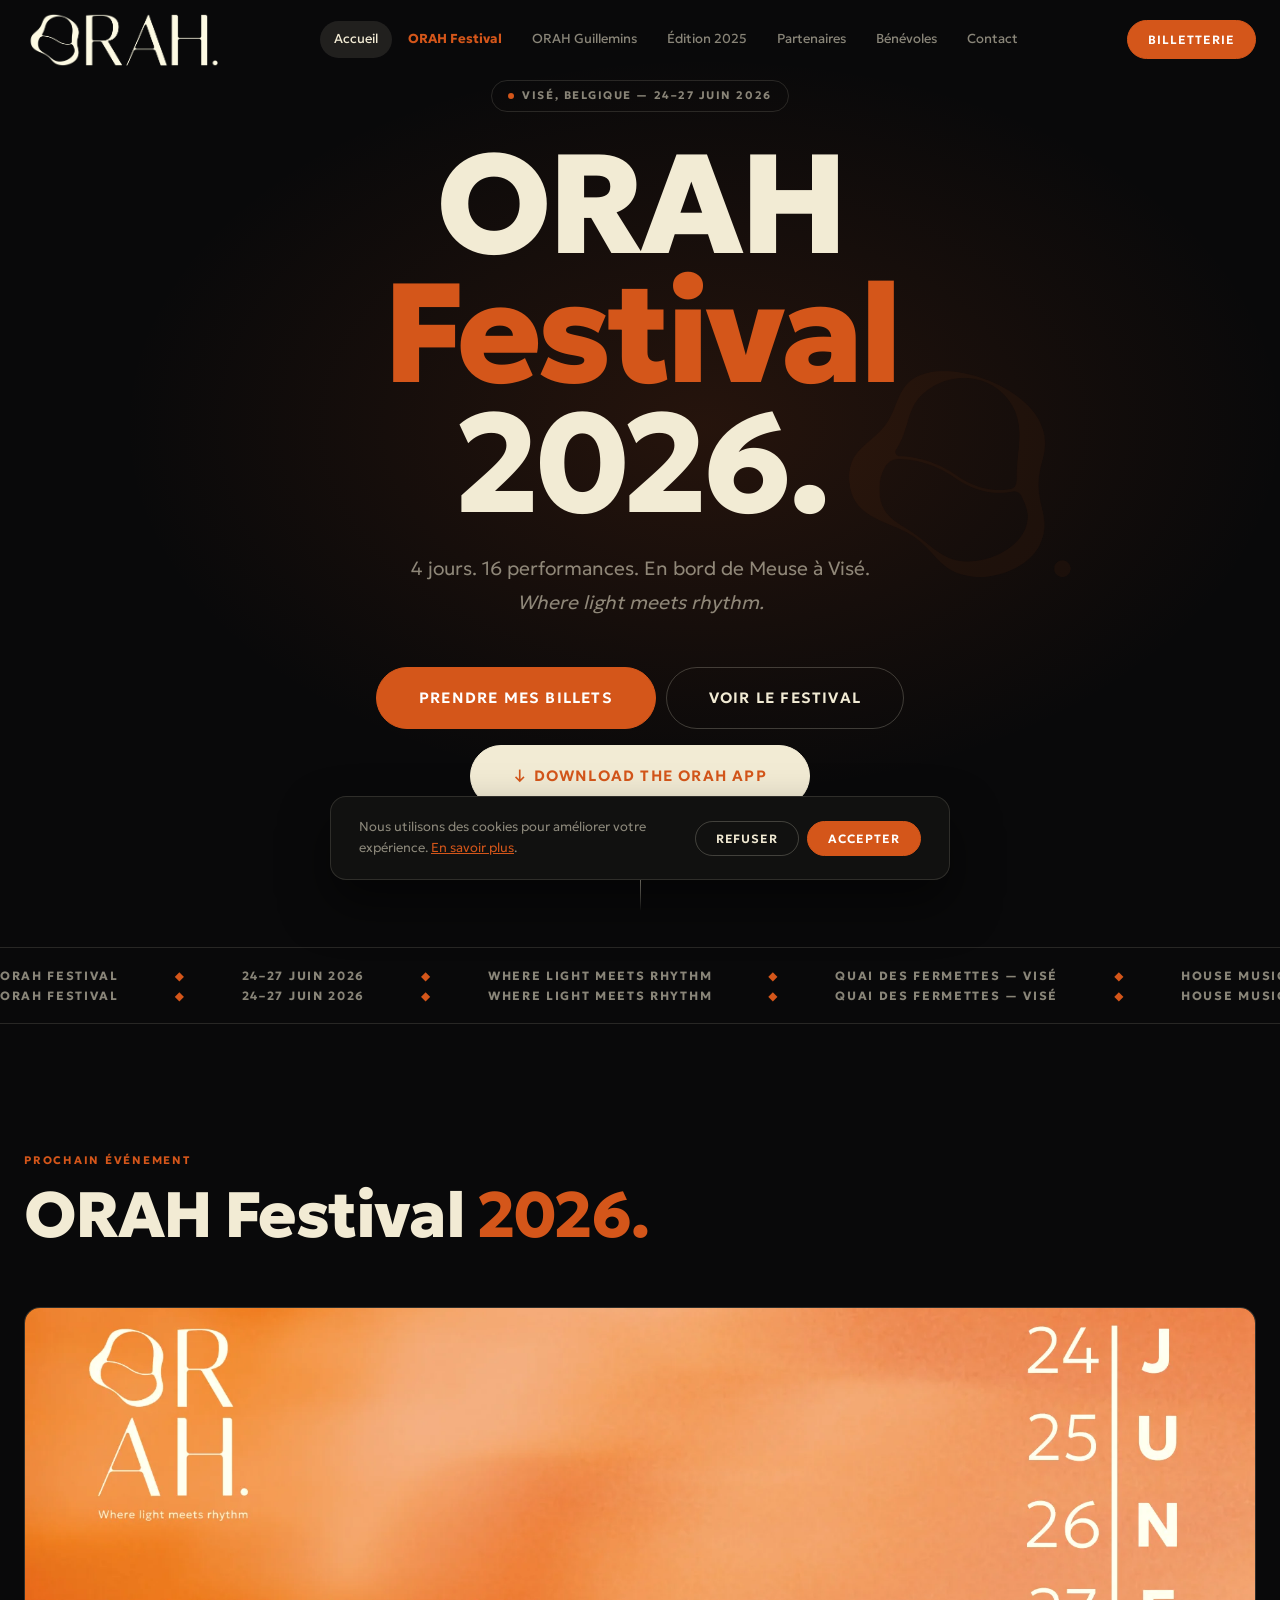
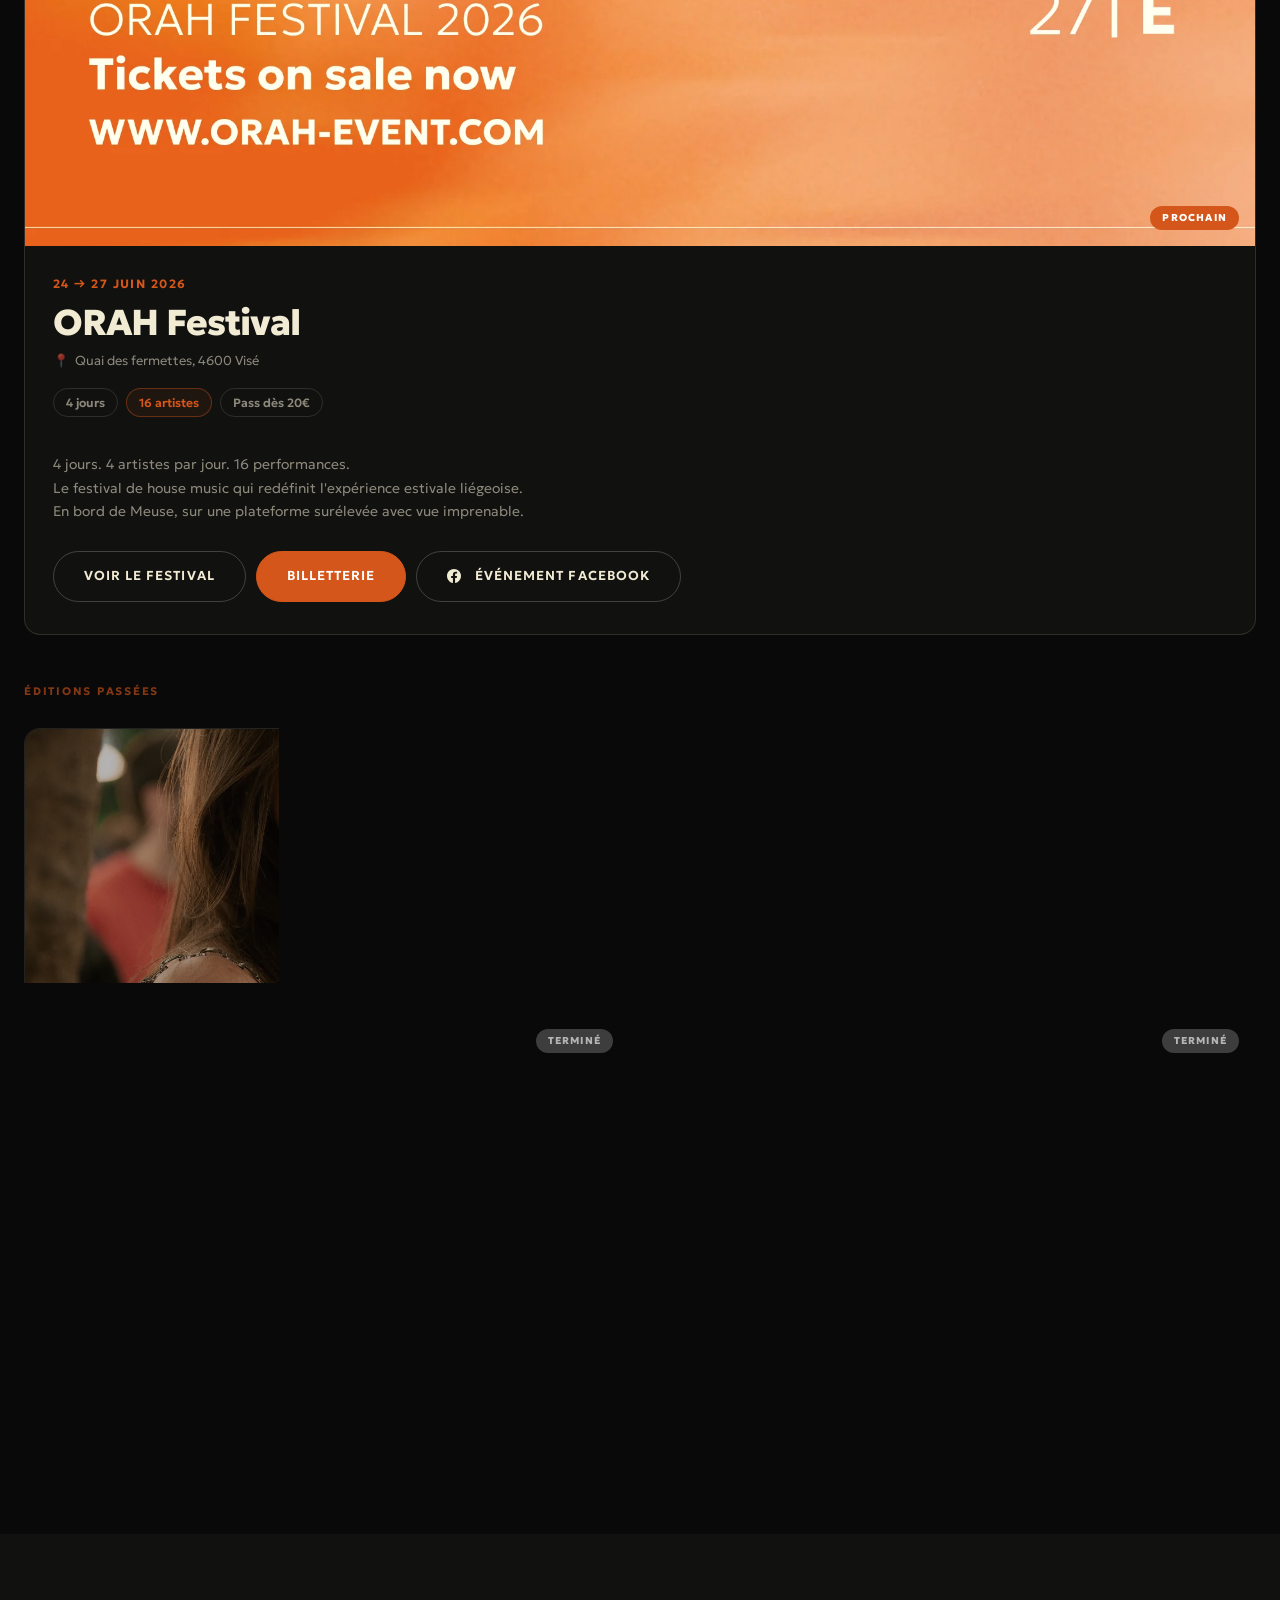
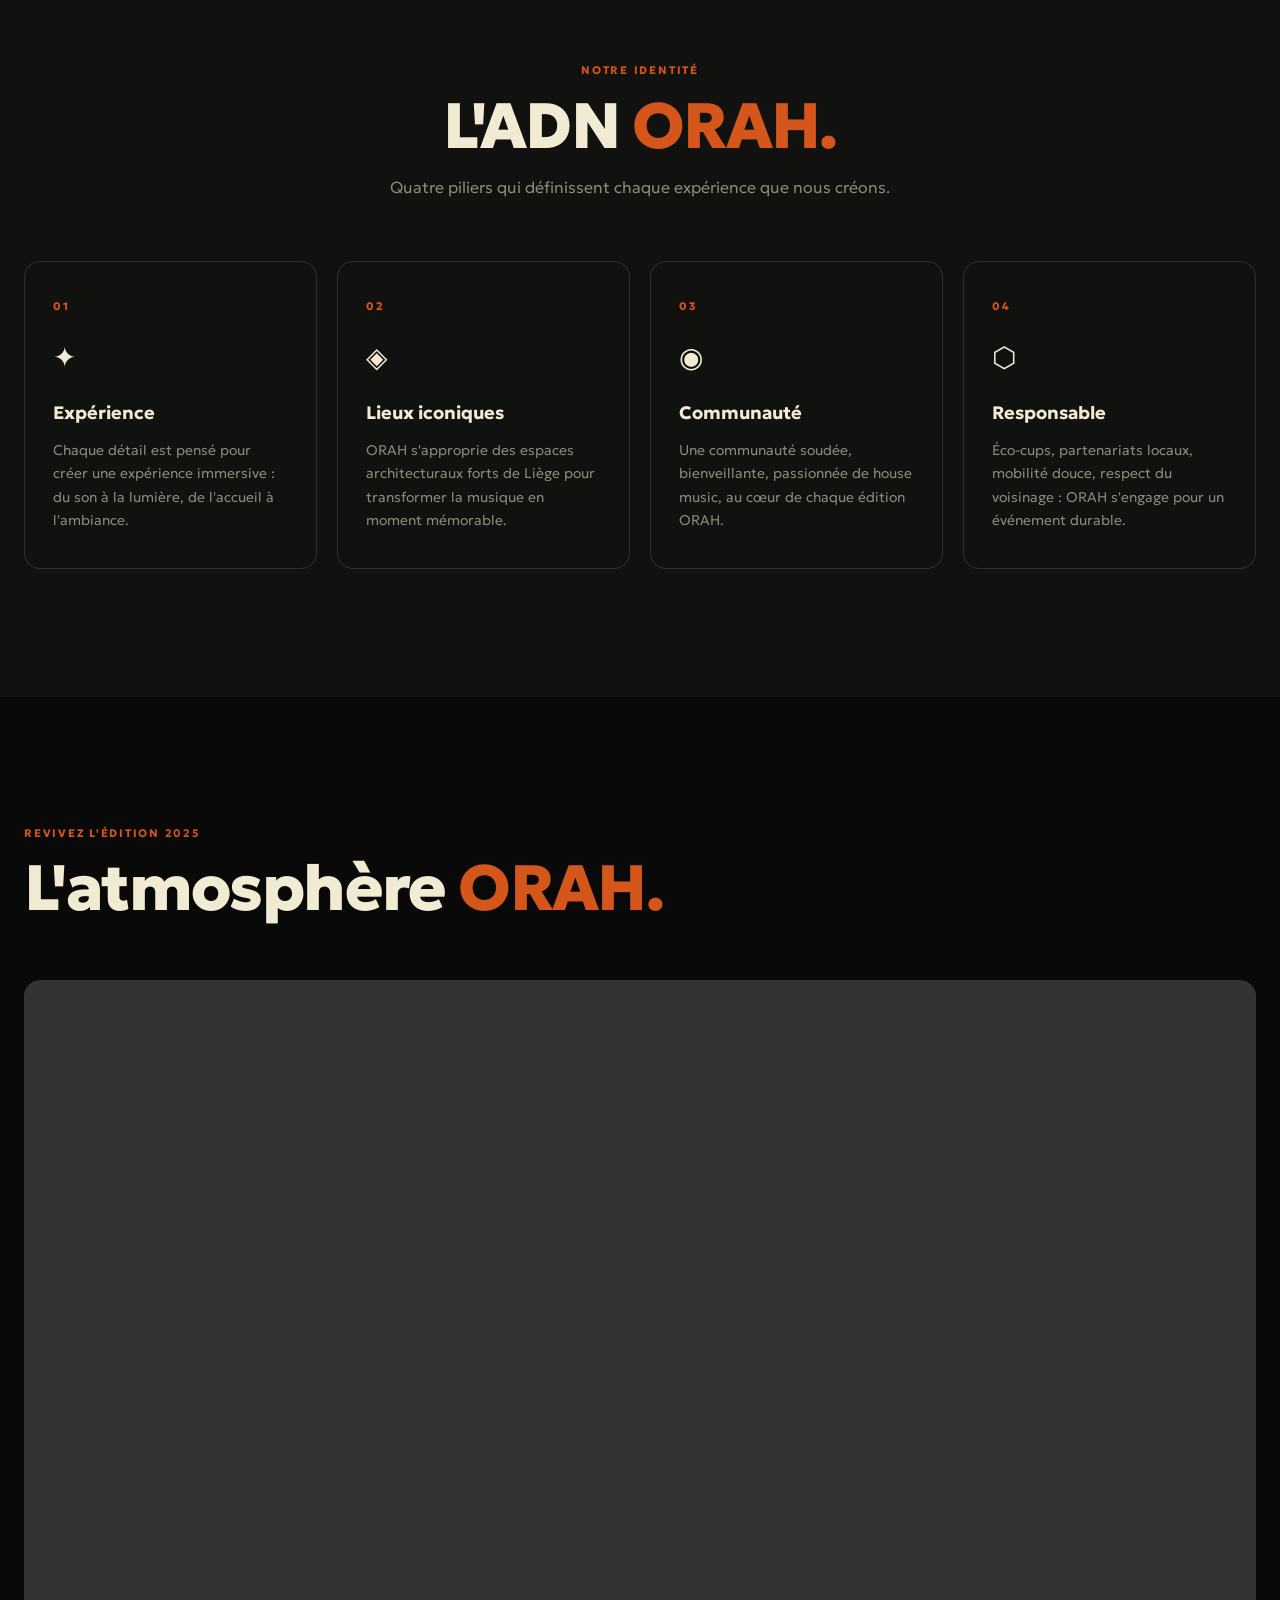
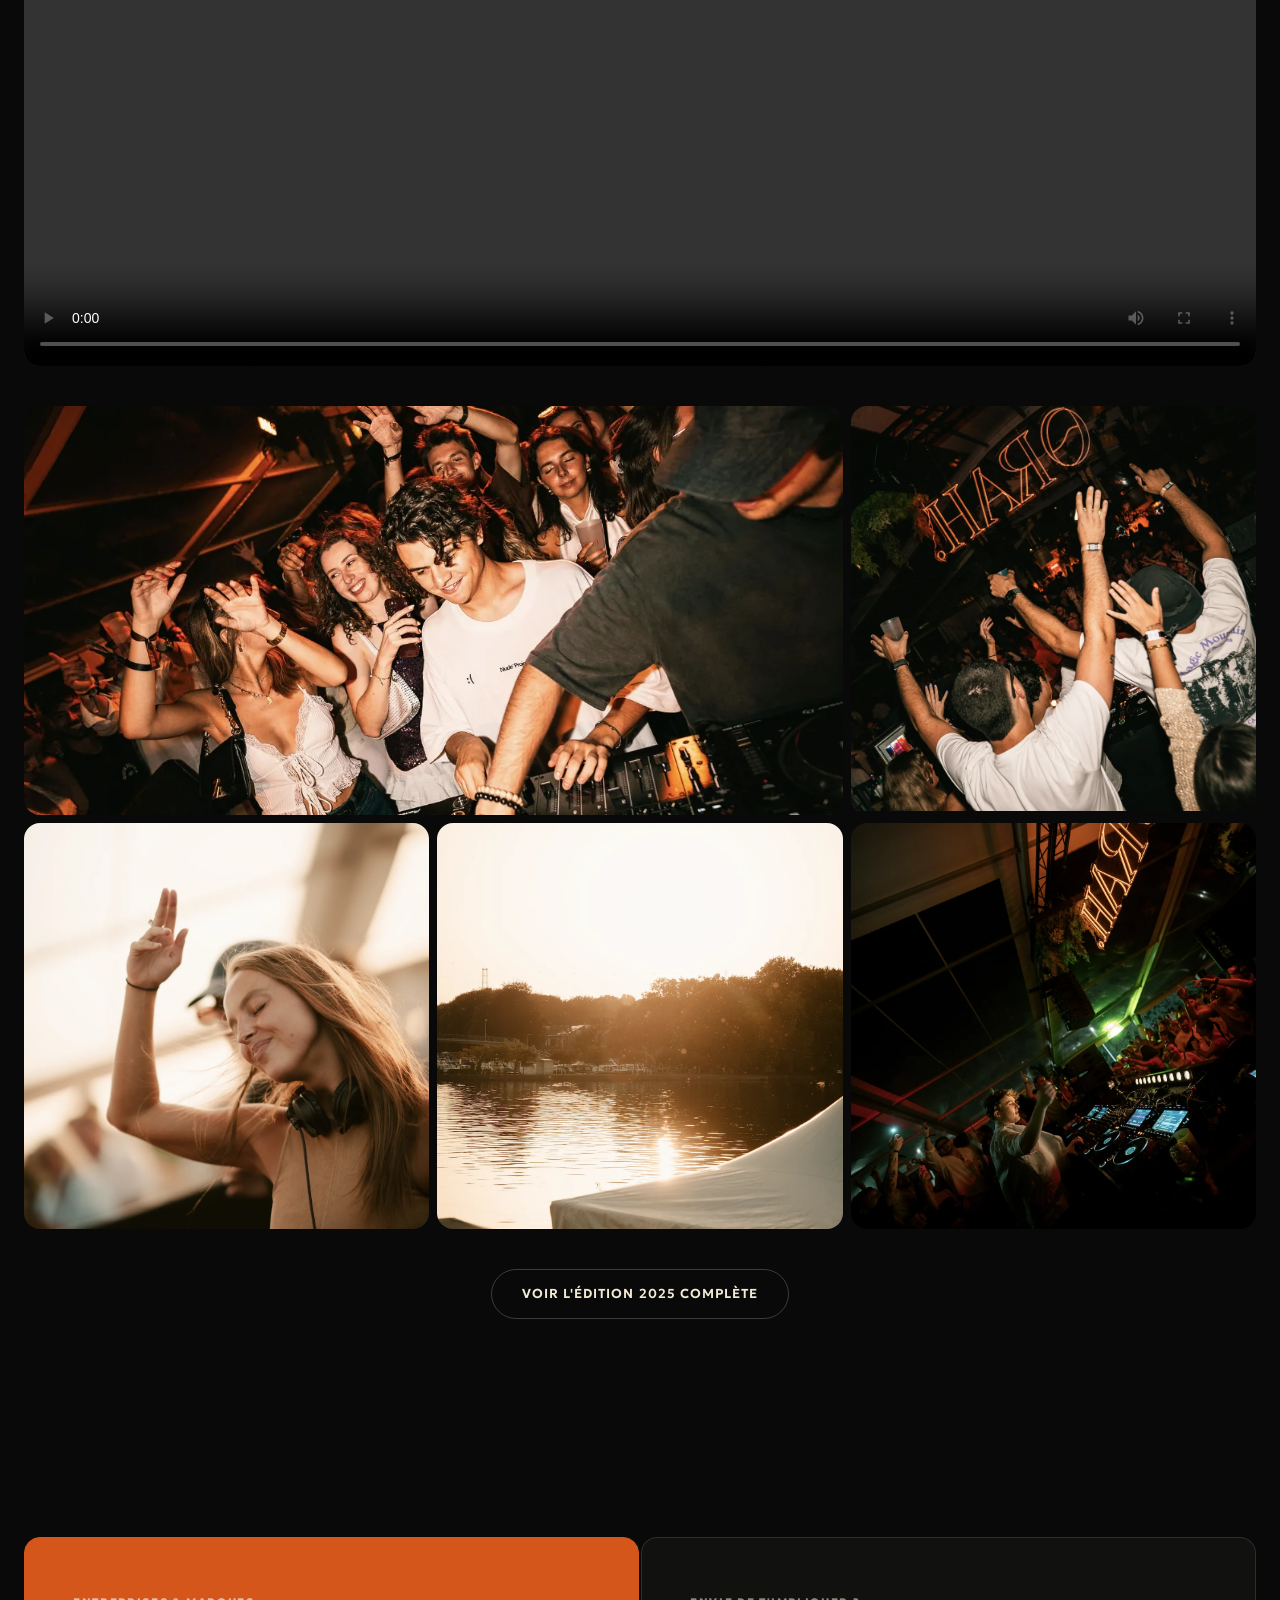
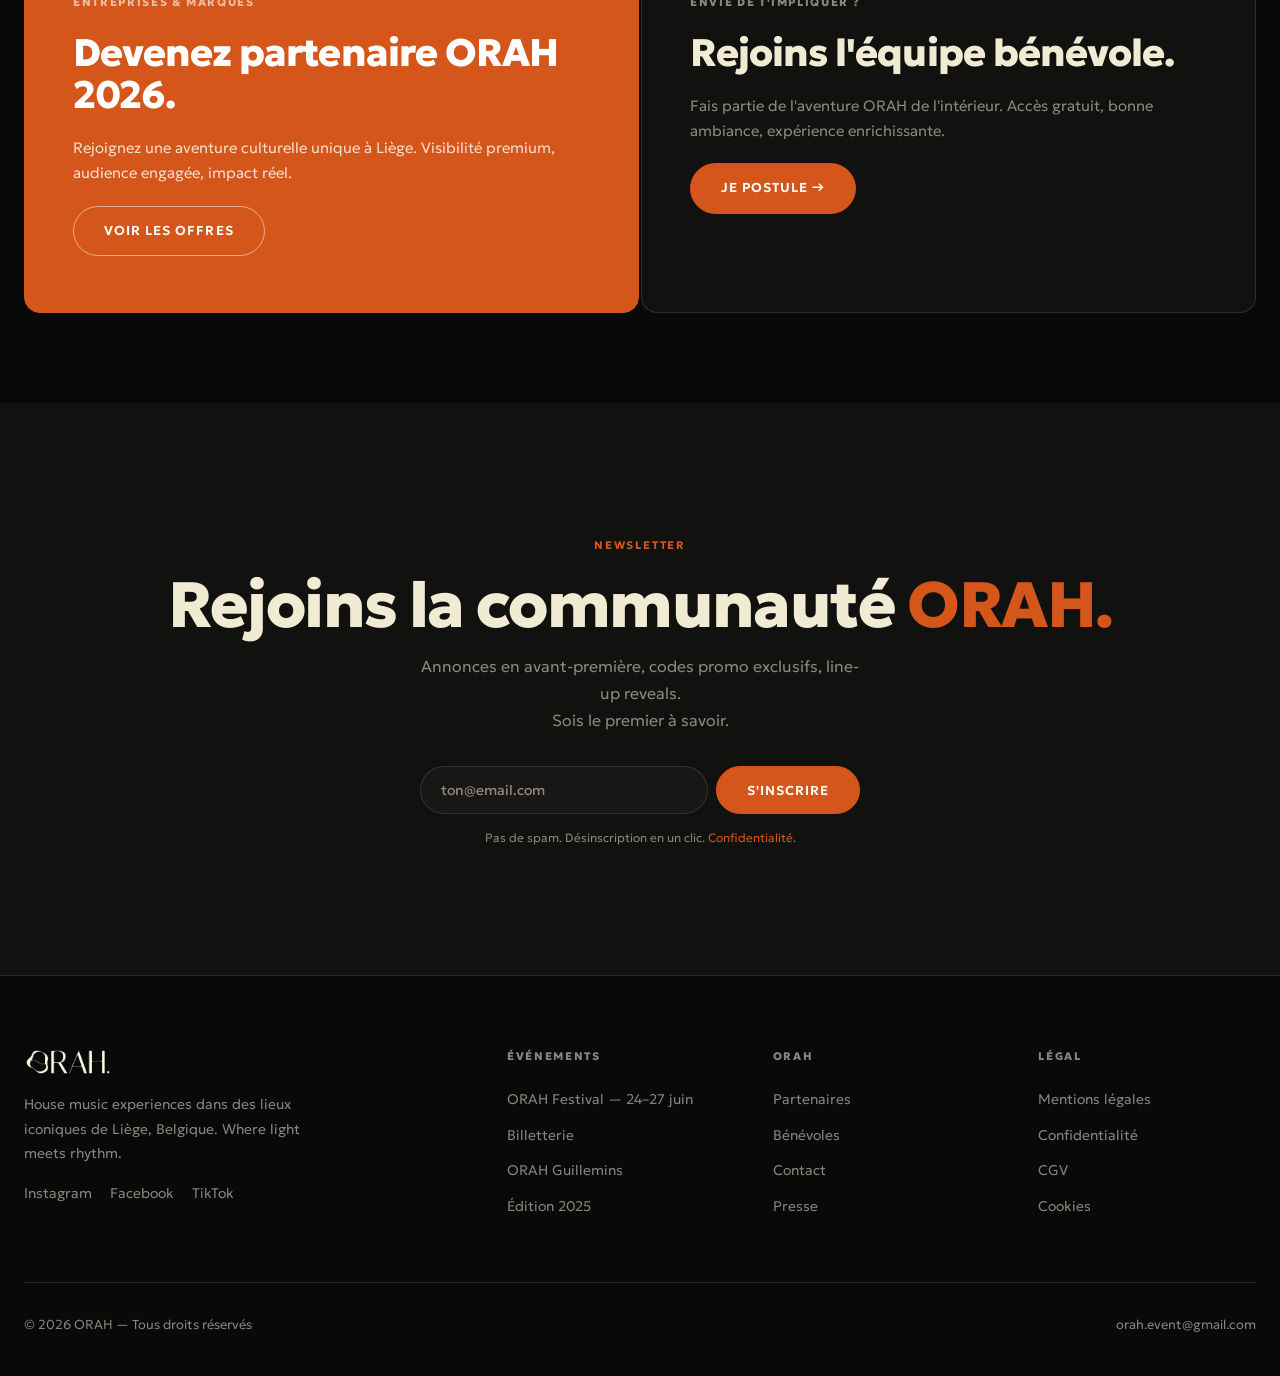
==== commit de89b471: "GUILLEMINS OFF" ====
--- a/index.html
+++ b/index.html
@@ -1,10 +1,10 @@
-<!DOCTYPE html>
+﻿<!DOCTYPE html>
 <html lang="fr">
 <head>
   <meta charset="UTF-8">
   <meta name="viewport" content="width=device-width, initial-scale=1.0">
   <title>ORAH — Where light meets rhythm | Liège</title>
-  <meta name="description" content="ORAH crée des expériences de house music dans des lieux iconiques de Liège. Deux événements en 2026 : ORAH Guillemins (18 avril) et ORAH Festival (24–27 juin).">
+  <meta name="description" content="ORAH Festival 2026 — 4 jours, 16 performances en bord de Meuse à Visé. 24 au 27 juin 2026. Le festival de house music de l'été à Liège.">
   <!-- OpenGraph -->
   <meta property="og:title" content="ORAH — Where light meets rhythm">
   <meta property="og:description" content="House music experiences dans des lieux iconiques. Liège, Belgique.">
@@ -26,15 +26,15 @@
     </a>
     <nav class="main-nav" aria-label="Navigation principale">
       <a href="index.html">Accueil</a>
-      <a href="guillemins.html">ORAH Guillemins</a>
-      <a href="festival.html">ORAH Festival</a>
+      <a href="festival.html" style="color:var(--orange);font-weight:700;">ORAH Festival</a>
+      <a href="guillemins.html" >ORAH Guillemins</a>
       <a href="edition-2025.html">Édition 2025</a>
       <a href="partenaires.html">Partenaires</a>
       <a href="benevoles.html">Bénévoles</a>
       <a href="contact.html">Contact</a>
     </nav>
     <div class="header-actions">
-      <a href="index.html#evenements" class="btn btn-primary btn-sm">Billetterie</a>
+      <a href="https://shop.paylogic.com/f7c0844286554c8d90c8ad2bafd7b342/orah-festival" class="btn btn-primary btn-sm" target="_blank" rel="noopener">Billetterie</a>
       <button class="hamburger" aria-label="Menu" aria-expanded="false">
         <span></span><span></span><span></span>
       </button>
@@ -45,13 +45,13 @@
 <!-- Mobile Nav -->
 <nav class="mobile-nav" aria-label="Navigation mobile">
   <a href="index.html">Accueil</a>
-  <a href="guillemins.html">ORAH Guillemins</a>
-  <a href="festival.html">ORAH Festival</a>
+  <a href="festival.html" style="color:var(--orange);font-weight:700;">ORAH Festival</a>
+  <a href="guillemins.html" >ORAH Guillemins</a>
   <a href="edition-2025.html">Édition 2025</a>
   <a href="partenaires.html">Partenaires</a>
   <a href="benevoles.html">Bénévoles</a>
   <a href="contact.html">Contact</a>
-  <a href="index.html#evenements" class="btn btn-primary mt40">Billetterie →</a>
+  <a href="https://shop.paylogic.com/f7c0844286554c8d90c8ad2bafd7b342/orah-festival" class="btn btn-primary mt40" target="_blank" rel="noopener">Billetterie →</a>
 </nav>
 
 <!-- ============ HERO ============ -->
@@ -61,20 +61,20 @@
   <div class="wrap hero-content">
     <div class="eyebrow">
       <span class="eyebrow-dot"></span>
-      <span class="eyebrow-text">Liège, Belgique — 2026</span>
+      <span class="eyebrow-text">Visé, Belgique — 24–27 Juin 2026</span>
     </div>
     <h1 class="disp-1 hero-title">
-      ORAH.<br>
-      <span class="text-orange">House music</span><br>
-      experiences.
+      ORAH<br>
+      <span class="text-orange">Festival</span><br>
+      2026.
     </h1>
     <p class="body-lg hero-sub">
-      Des expériences musicales immersives dans les lieux les plus iconiques de Liège.<br>
+      4 jours. 16 performances. En bord de Meuse à Visé.<br>
       <em>Where light meets rhythm.</em>
     </p>
     <div class="btn-group">
-      <a href="https://shop.paylogic.com/bc1614f767eb4617878824f9247101a2/orah-x-guillemins" class="btn btn-primary btn-lg" target="_blank" rel="noopener">Guillemins — 18 avril</a>
-      <a href="https://shop.paylogic.com/f7c0844286554c8d90c8ad2bafd7b342/orah-festival" class="btn btn-outline btn-lg" target="_blank" rel="noopener">Festival — 24–27 juin</a>
+      <a href="https://shop.paylogic.com/f7c0844286554c8d90c8ad2bafd7b342/orah-festival" class="btn btn-primary btn-lg" target="_blank" rel="noopener">Prendre mes billets</a>
+      <a href="festival.html" class="btn btn-outline btn-lg">Voir le festival</a>
     </div>
     <div class="hero-app-btn">
       <a href="https://linktr.ee/orahevent?utm_source=ig&utm_medium=social&utm_content=link_in_bio&fbclid=PAZXh0bgNhZW0CMTEAc3J0AZhcHBfaWQMMjU2MjgxMDQwNTU4AAGngR7yolUt2c1I7dFpQz0WJb1I9aTToHIC6ZGWFflBq2LbdFw5kNa_uv4F1jI_aem_Jr6kouXzNtAVHMmRYaVl_Q" class="btn btn-ghost btn-lg" target="_blank" rel="noopener">↓ Download the ORAH App</a>
@@ -89,20 +89,18 @@
 <!-- ============ MARQUEE ============ -->
 <div class="marquee-outer" aria-hidden="true">
   <div class="marquee-track">
-    <span>ORAH Guillemins</span><span class="dot">◆</span>
-    <span>18 Avril 2026</span><span class="dot">◆</span>
     <span>ORAH Festival</span><span class="dot">◆</span>
     <span>24–27 Juin 2026</span><span class="dot">◆</span>
     <span>Where light meets rhythm</span><span class="dot">◆</span>
-    <span>Liège, Belgique</span><span class="dot">◆</span>
+    <span>Quai des fermettes — Visé</span><span class="dot">◆</span>
     <span>House Music</span><span class="dot">◆</span>
-    <span>ORAH Guillemins</span><span class="dot">◆</span>
-    <span>18 Avril 2026</span><span class="dot">◆</span>
+    <span>4 Jours · 16 Artistes</span><span class="dot">◆</span>
     <span>ORAH Festival</span><span class="dot">◆</span>
     <span>24–27 Juin 2026</span><span class="dot">◆</span>
     <span>Where light meets rhythm</span><span class="dot">◆</span>
-    <span>Liège, Belgique</span><span class="dot">◆</span>
+    <span>Quai des fermettes — Visé</span><span class="dot">◆</span>
     <span>House Music</span><span class="dot">◆</span>
+    <span>4 Jours · 16 Artistes</span><span class="dot">◆</span>
   </div>
 </div>
 
@@ -110,21 +108,76 @@
 <section class="section" id="evenements">
   <div class="wrap">
     <div class="sec-head reveal">
-      <span class="label">2026</span>
-      <h2 class="disp-3">Les 2 événements<br><span class="text-orange">de l'année.</span></h2>
-    </div>
-
+      <span class="label">Prochain événement</span>
+      <h2 class="disp-3">ORAH Festival <span class="text-orange">2026.</span></h2>
+    </div>
+
+    <!-- Card Festival — full width featured -->
+    <article class="event-card reveal" style="margin-bottom:48px;">
+      <div class="event-card-media">
+        <img src="assets/images/BANNERS/2026-B.webp"
+             alt="ORAH Festival 2026 — Quai des fermettes, Visé"
+             style="width:100%; aspect-ratio:16/7; object-fit:cover; object-position:center 35%; display:block;">
+        <span class="event-card-badge">Prochain</span>
+      </div>
+      <div class="event-card-body" style="display:flex; flex-wrap:wrap; gap:24px; align-items:flex-start;">
+        <div style="flex:1; min-width:200px;">
+          <div class="event-card-date">24 → 27 Juin 2026</div>
+          <h3 class="event-card-title">ORAH Festival</h3>
+          <div class="event-card-loc"><span>📍</span> Quai des fermettes, 4600 Visé</div>
+          <div class="gap-chips" style="margin:12px 0;">
+            <span class="chip">4 jours</span>
+            <span class="chip chip-orange">16 artistes</span>
+            <span class="chip">Pass dès 20€</span>
+          </div>
+        </div>
+        <div style="flex:1; min-width:200px;">
+          <p class="event-card-desc">4 jours. 4 artistes par jour. 16 performances.<br>Le festival de house music qui redéfinit l'expérience estivale liégeoise.<br>En bord de Meuse, sur une plateforme surélevée avec vue imprenable.</p>
+          <div class="event-card-footer" style="margin-top:16px;">
+            <a href="festival.html" class="btn btn-outline">Voir le festival</a>
+            <a href="https://shop.paylogic.com/f7c0844286554c8d90c8ad2bafd7b342/orah-festival" class="btn btn-primary" target="_blank" rel="noopener">Billetterie</a>
+            <a href="https://fb.me/e/jpORafSHK" class="btn btn-outline btn-fb" target="_blank" rel="noopener"><svg width="14" height="14" viewBox="0 0 24 24" fill="currentColor" style="margin-right:6px;flex-shrink:0;"><path d="M24 12.073C24 5.405 18.627 0 12 0S0 5.405 0 12.073C0 18.1 4.388 23.094 10.125 24v-8.437H7.078v-3.49h3.047V9.41c0-3.025 1.792-4.697 4.533-4.697 1.312 0 2.686.235 2.686.235v2.97h-1.514c-1.491 0-1.956.93-1.956 1.883v2.273h3.328l-.532 3.49h-2.796V24C19.612 23.094 24 18.1 24 12.073z"/></svg>Événement Facebook</a>
+          </div>
+        </div>
+      </div>
+    </article>
+
+    <!-- Éditions passées -->
+    <div class="sec-head reveal" style="margin-top:0; margin-bottom:28px;">
+      <span class="label" style="opacity:0.6;">Éditions passées</span>
+    </div>
     <div class="grid-2">
-      <!-- Card Guillemins -->
-      <article class="event-card reveal rd1">
+      <!-- ORAH Festival 2025 -->
+      <article class="event-card reveal rd1" style="opacity:0.7;">
+        <div class="event-card-media">
+          <img src="assets/images/4 jours en image - 2025/Screenshot 2026-03-03 at 23.10.13.webp"
+               alt="ORAH Festival 2025"
+               style="width:100%; aspect-ratio:16/9; object-fit:cover; object-position:center center; display:block;">
+          <span class="event-card-badge" style="background:#555;">Terminé</span>
+        </div>
+        <div class="event-card-body">
+          <div class="event-card-date" style="color:var(--cream-muted);">Été 2025</div>
+          <h3 class="event-card-title">ORAH<br>Festival 2025</h3>
+          <div class="event-card-loc">
+            <span>📍</span> Quai des fermettes, 4600 Visé
+          </div>
+          <p class="event-card-desc">La première édition du festival ORAH. 4 jours, une communauté soudée, des souvenirs inoubliables.</p>
+          <div class="event-card-footer">
+            <a href="edition-2025.html" class="btn btn-outline">Voir l'édition 2025</a>
+          </div>
+        </div>
+      </article>
+
+      <!-- ORAH Guillemins -->
+      <article class="event-card reveal rd2" style="opacity:0.7;">
         <div class="event-card-media">
           <img src="assets/images/BANNERS/GUILLEMINS-B.webp"
                alt="ORAH Guillemins — Gare de Liège-Guillemins"
                style="width:100%; aspect-ratio:16/9; object-fit:cover; object-position:center center; display:block;">
-          <span class="event-card-badge">Prochain</span>
+          <span class="event-card-badge" style="background:#555;">Terminé</span>
         </div>
         <div class="event-card-body">
-          <div class="event-card-date">18 Avril 2026</div>
+          <div class="event-card-date" style="color:var(--cream-muted);">18 Avril 2026</div>
           <h3 class="event-card-title">ORAH<br>Guillemins</h3>
           <div class="event-card-loc">
             <span>📍</span> Gare de Liège-Guillemins
@@ -132,31 +185,6 @@
           <p class="event-card-desc">Une nuit de house music dans l'une des plus belles gares du monde. Headliners : Marten Lou & AVÖ.</p>
           <div class="event-card-footer">
             <a href="guillemins.html" class="btn btn-outline">Voir l'événement</a>
-            <a href="https://shop.paylogic.com/bc1614f767eb4617878824f9247101a2/orah-x-guillemins" class="btn btn-primary" target="_blank" rel="noopener">Billetterie</a>
-            <a href="https://fb.me/e/7eHRg4ZLT" class="btn btn-outline btn-fb" target="_blank" rel="noopener"><svg width="14" height="14" viewBox="0 0 24 24" fill="currentColor" style="margin-right:6px;flex-shrink:0;"><path d="M24 12.073C24 5.405 18.627 0 12 0S0 5.405 0 12.073C0 18.1 4.388 23.094 10.125 24v-8.437H7.078v-3.49h3.047V9.41c0-3.025 1.792-4.697 4.533-4.697 1.312 0 2.686.235 2.686.235v2.97h-1.514c-1.491 0-1.956.93-1.956 1.883v2.273h3.328l-.532 3.49h-2.796V24C19.612 23.094 24 18.1 24 12.073z"/></svg>Événement Facebook</a>
-          </div>
-        </div>
-      </article>
-
-      <!-- Card Festival -->
-      <article class="event-card reveal rd2">
-        <div class="event-card-media">
-          <img src="assets/images/BANNERS/2026-B.webp"
-               alt="ORAH Festival 2026 — Quai des fermettes, Visé"
-               style="width:100%; aspect-ratio:16/9; object-fit:cover; object-position:center center; display:block;">
-          <span class="event-card-badge">Festival</span>
-        </div>
-        <div class="event-card-body">
-          <div class="event-card-date">24 → 27 Juin 2026</div>
-          <h3 class="event-card-title">ORAH<br>Festival</h3>
-          <div class="event-card-loc">
-            <span>📍</span> Quai des fermettes, 4600 Visé
-          </div>
-          <p class="event-card-desc">4 jours. 4 artistes par jour. 16 performances. Le festival de house music qui redéfinit l'expérience estivale liégeoise.</p>
-          <div class="event-card-footer">
-            <a href="festival.html" class="btn btn-outline">Voir le festival</a>
-            <a href="https://shop.paylogic.com/f7c0844286554c8d90c8ad2bafd7b342/orah-festival" class="btn btn-primary" target="_blank" rel="noopener">Billetterie</a>
-            <a href="https://fb.me/e/jpORafSHK" class="btn btn-outline btn-fb" target="_blank" rel="noopener"><svg width="14" height="14" viewBox="0 0 24 24" fill="currentColor" style="margin-right:6px;flex-shrink:0;"><path d="M24 12.073C24 5.405 18.627 0 12 0S0 5.405 0 12.073C0 18.1 4.388 23.094 10.125 24v-8.437H7.078v-3.49h3.047V9.41c0-3.025 1.792-4.697 4.533-4.697 1.312 0 2.686.235 2.686.235v2.97h-1.514c-1.491 0-1.956.93-1.956 1.883v2.273h3.328l-.532 3.49h-2.796V24C19.612 23.094 24 18.1 24 12.073z"/></svg>Événement Facebook</a>
           </div>
         </div>
       </article>
@@ -318,10 +346,10 @@
       <div class="footer-col">
         <h4>Événements</h4>
         <ul>
-          <li><a href="guillemins.html">ORAH Guillemins — 18 avr.</a></li>
           <li><a href="festival.html">ORAH Festival — 24–27 juin</a></li>
+          <li><a href="https://shop.paylogic.com/f7c0844286554c8d90c8ad2bafd7b342/orah-festival" target="_blank" rel="noopener">Billetterie</a></li>
+          <li><a href="guillemins.html">ORAH Guillemins</a></li>
           <li><a href="edition-2025.html">Édition 2025</a></li>
-          <li><a href="index.html#evenements">Billetterie</a></li>
         </ul>
       </div>
       <div class="footer-col">
@@ -366,3 +394,5 @@
 <script src="js/main.js"></script>
 </body>
 </html>
+
+
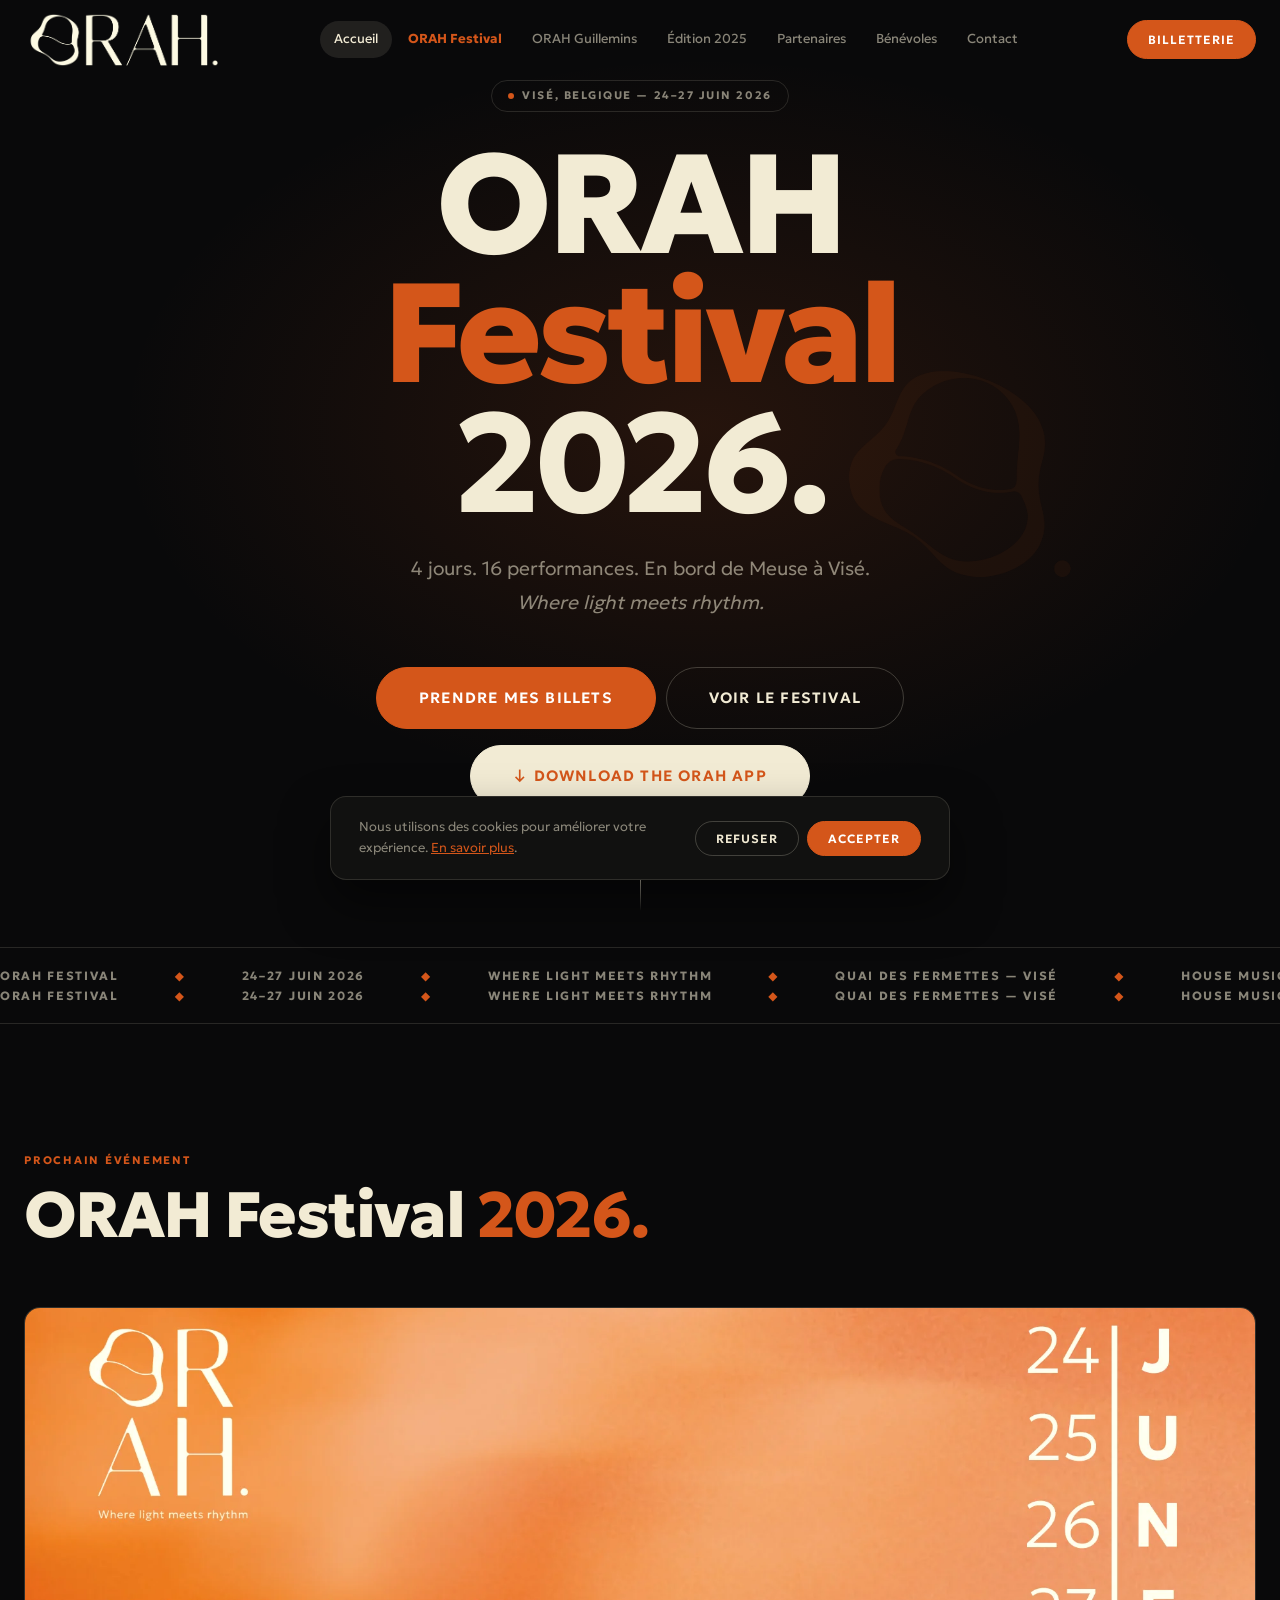
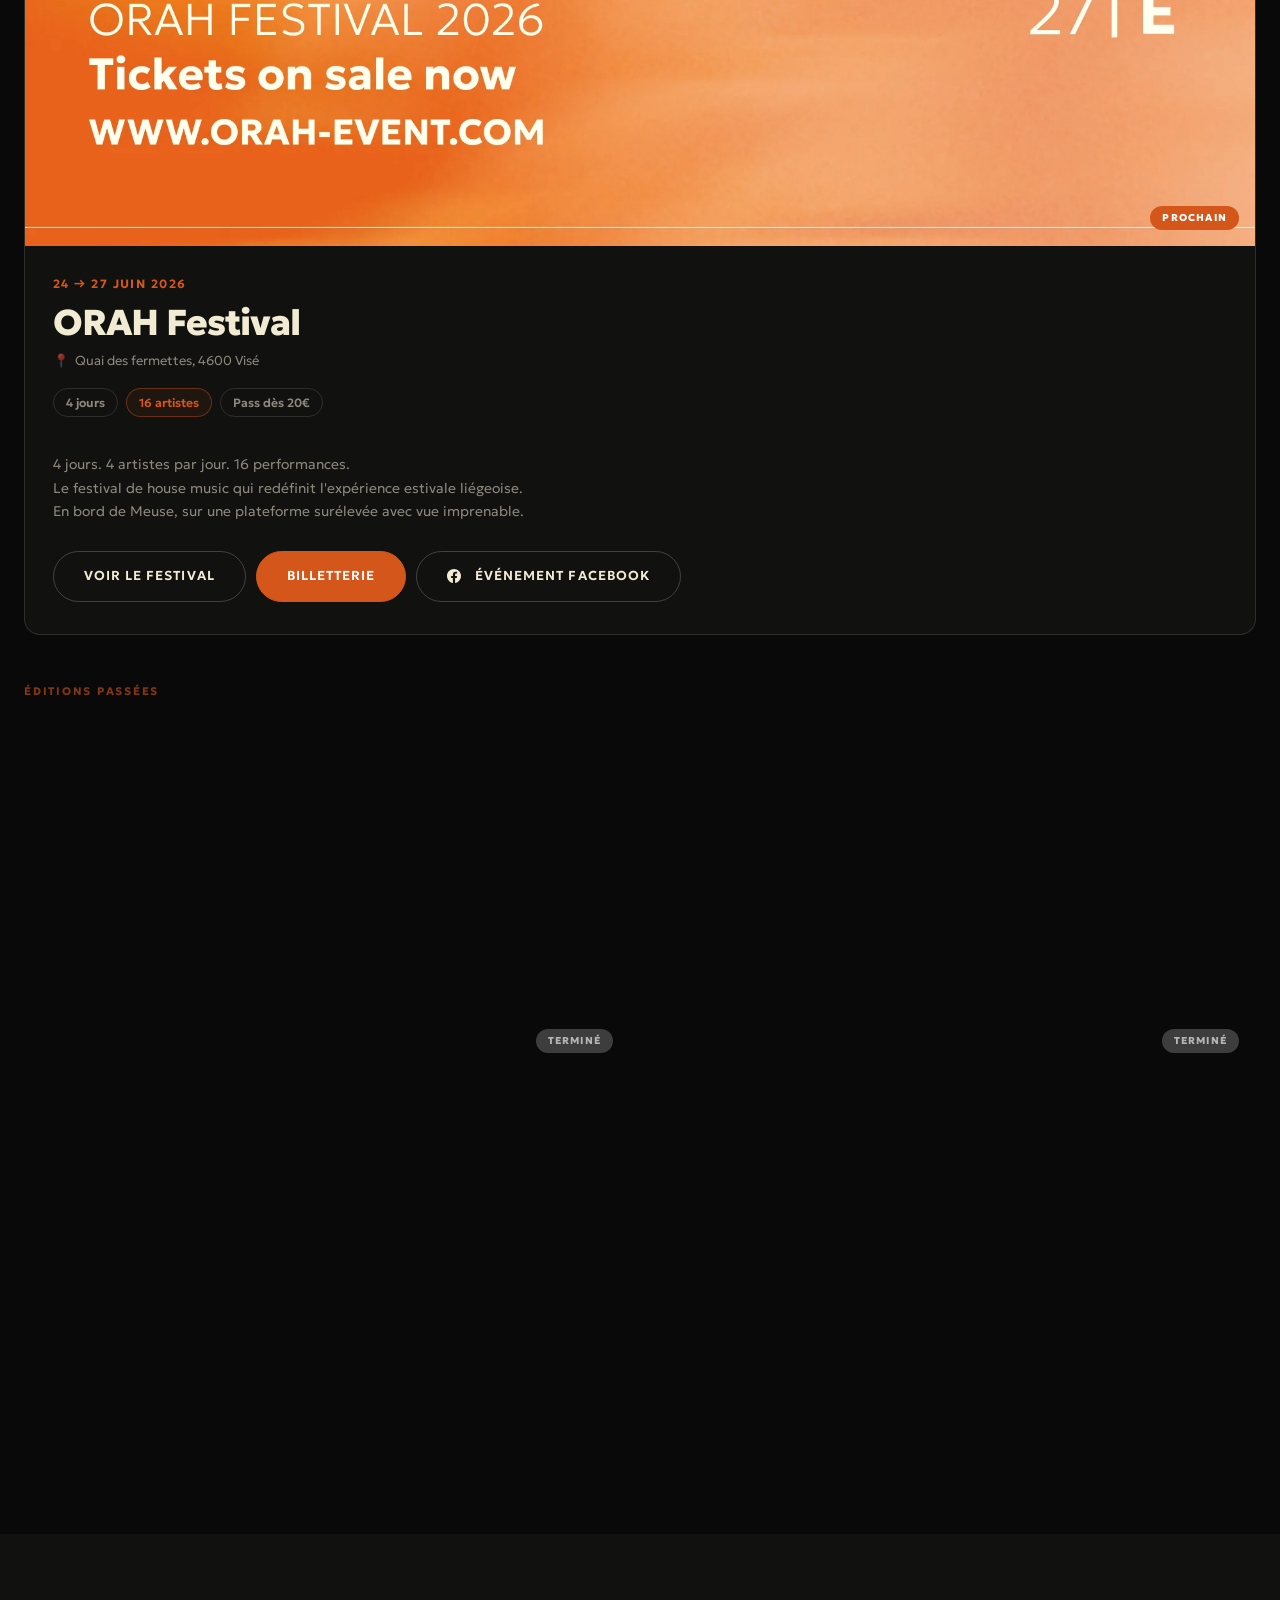
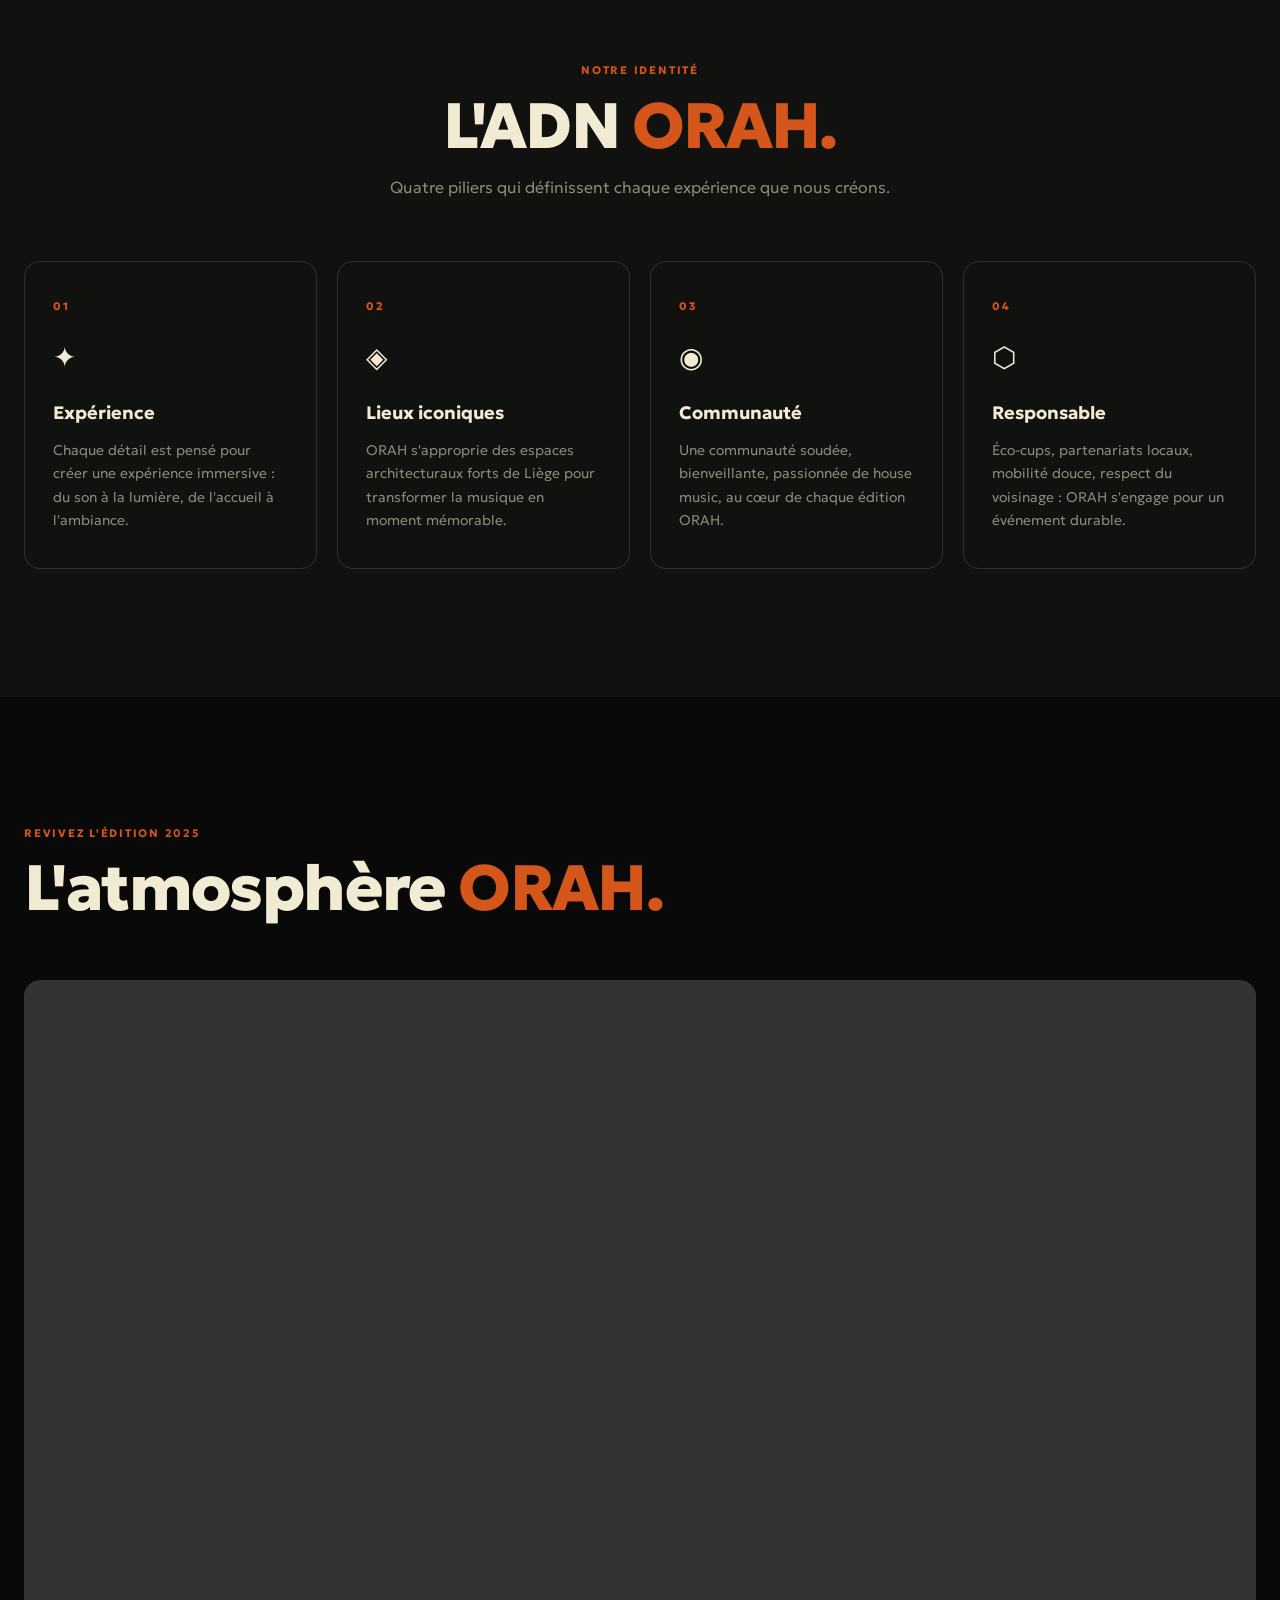
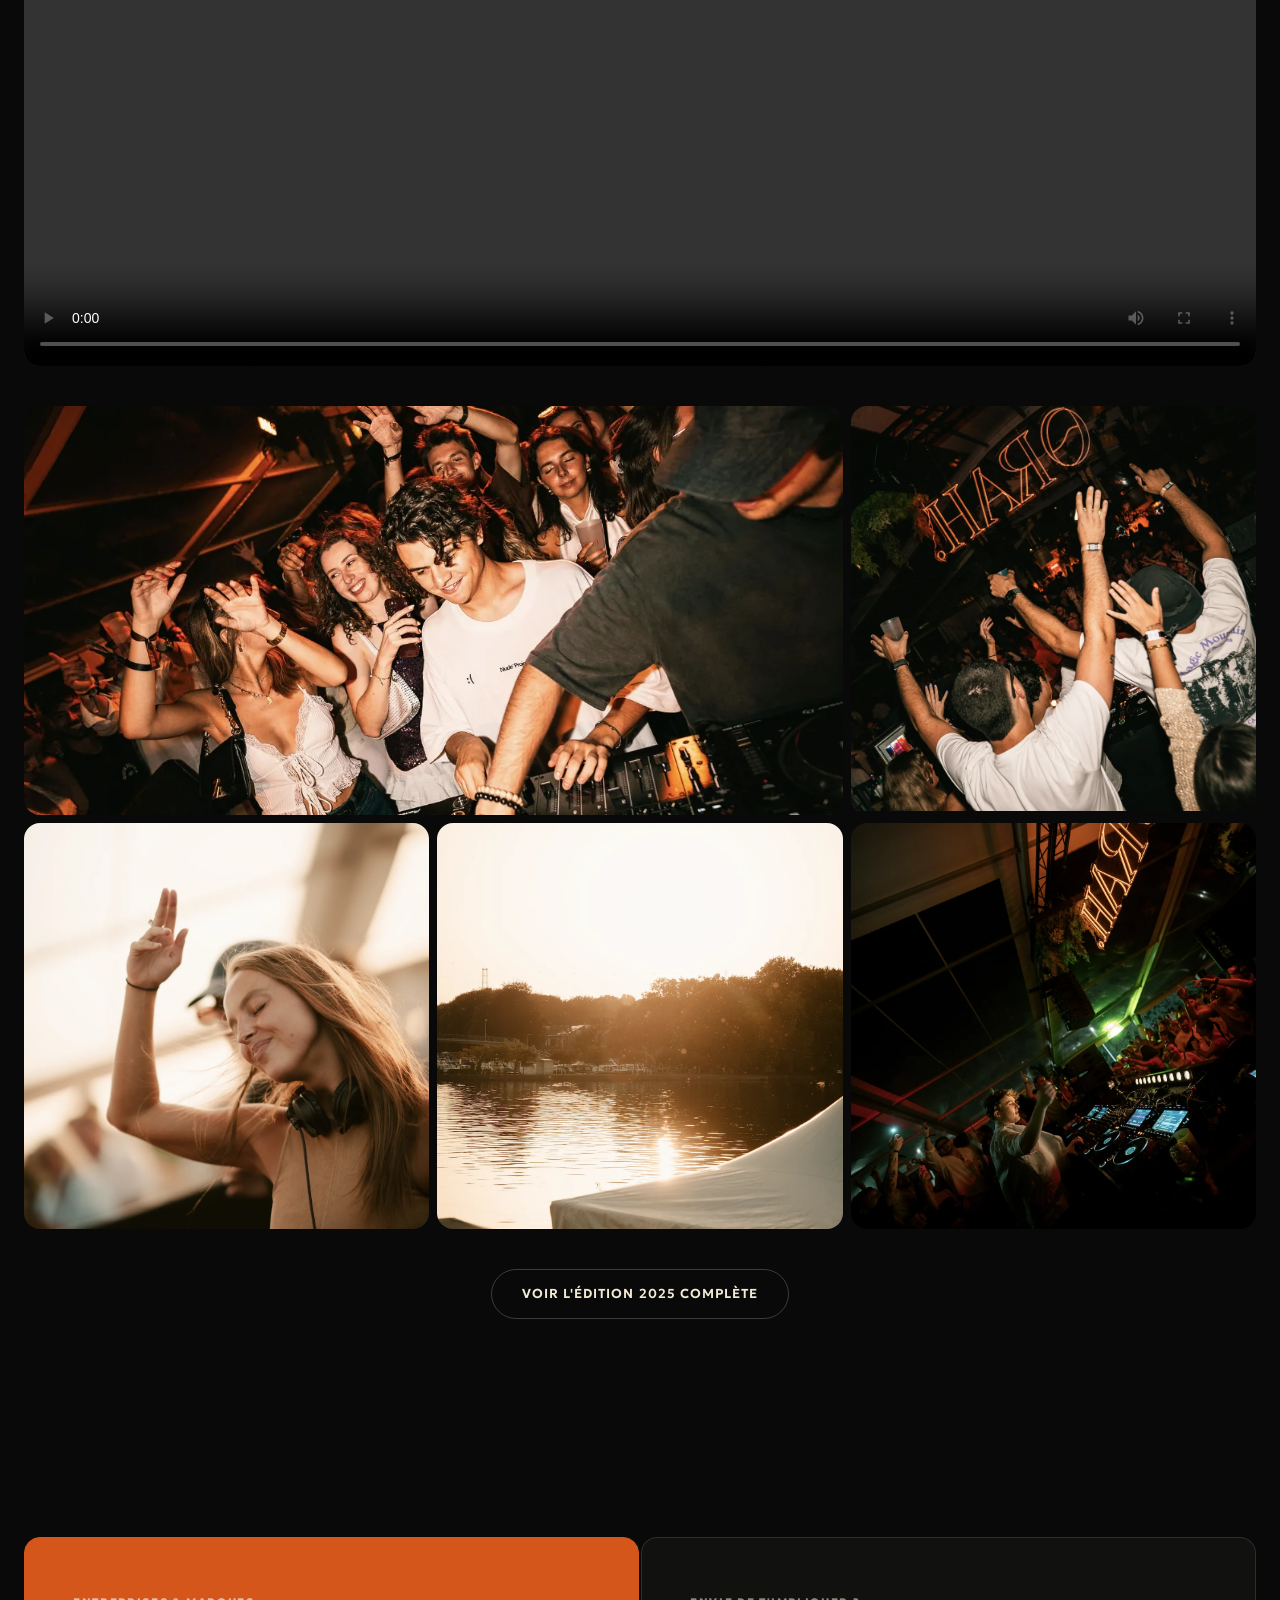
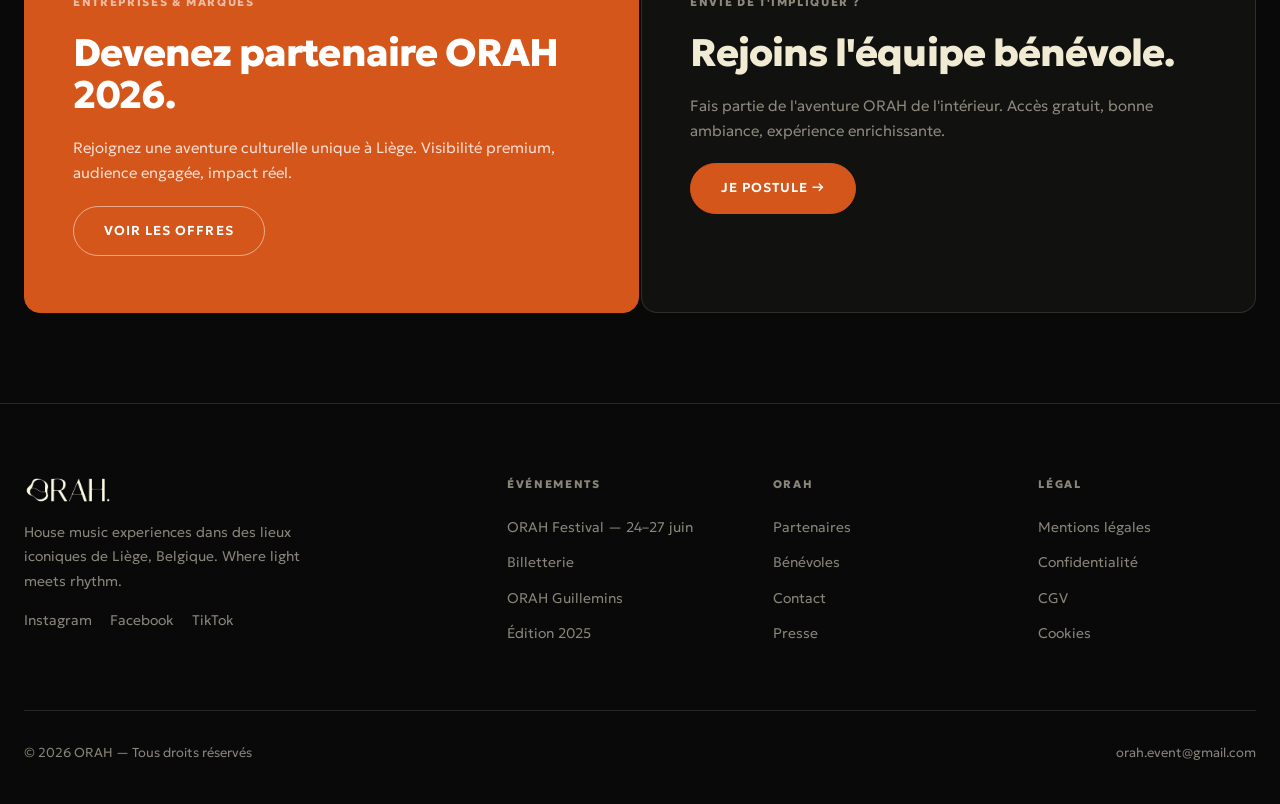
==== commit ec489423: "benevole" ====
--- a/index.html
+++ b/index.html
@@ -312,23 +312,6 @@
   </div>
 </section>
 
-<!-- ============ NEWSLETTER ============ -->
-<section class="section bg-alt">
-  <div class="wrap">
-    <div class="newsletter-wrap reveal">
-      <span class="label text-orange">Newsletter</span>
-      <h2 class="disp-3 mt16">Rejoins la communauté <span class="text-orange">ORAH.</span></h2>
-      <p class="body-md text-muted mt16" style="max-width:440px; margin-inline:auto;">
-        Annonces en avant-première, codes promo exclusifs, line-up reveals.<br>Sois le premier à savoir.
-      </p>
-      <form class="newsletter-form" action="#" method="post">
-        <input type="email" name="email" placeholder="ton@email.com" required autocomplete="email">
-        <button type="submit" class="btn btn-primary">S'inscrire</button>
-      </form>
-      <p class="newsletter-note">Pas de spam. Désinscription en un clic. <a href="mentions-legales.html" style="color:var(--orange);">Confidentialité</a>.</p>
-    </div>
-  </div>
-</section>
 
 <!-- ============ FOOTER ============ -->
 <footer class="site-footer">
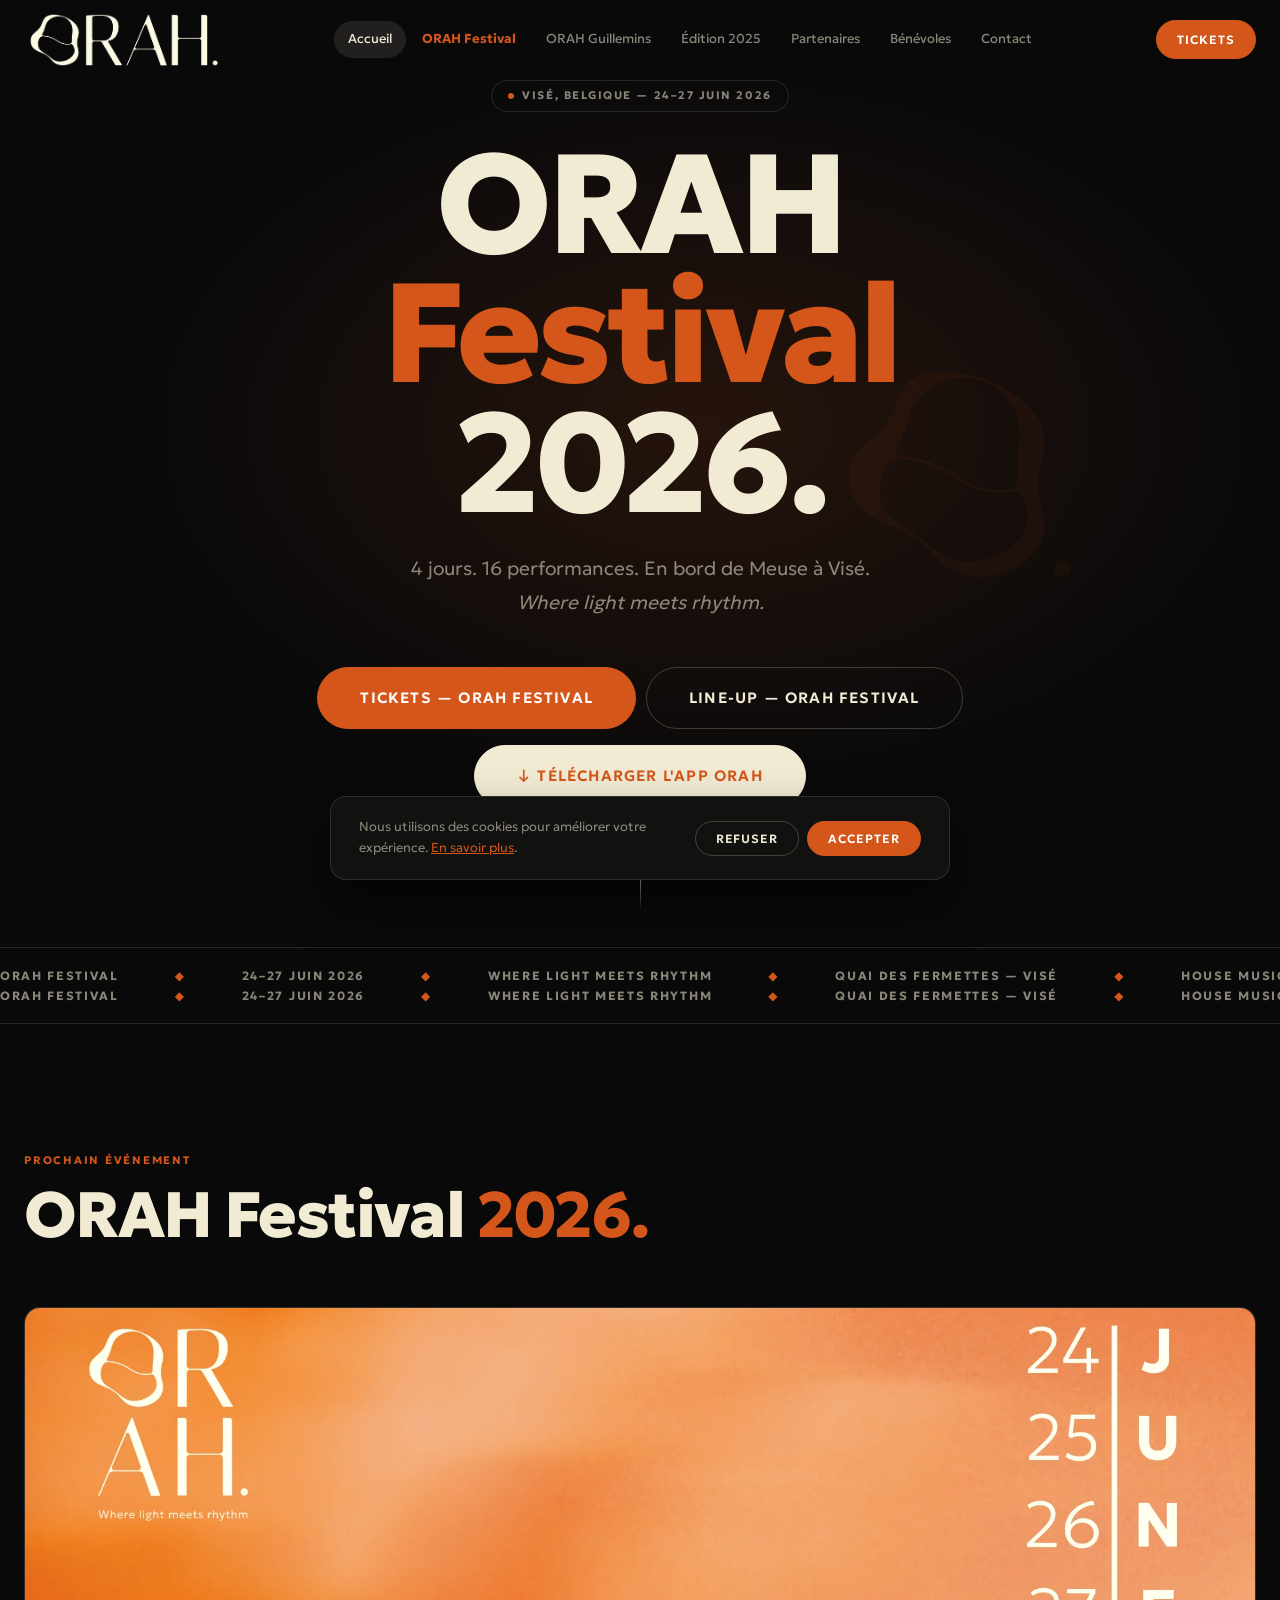
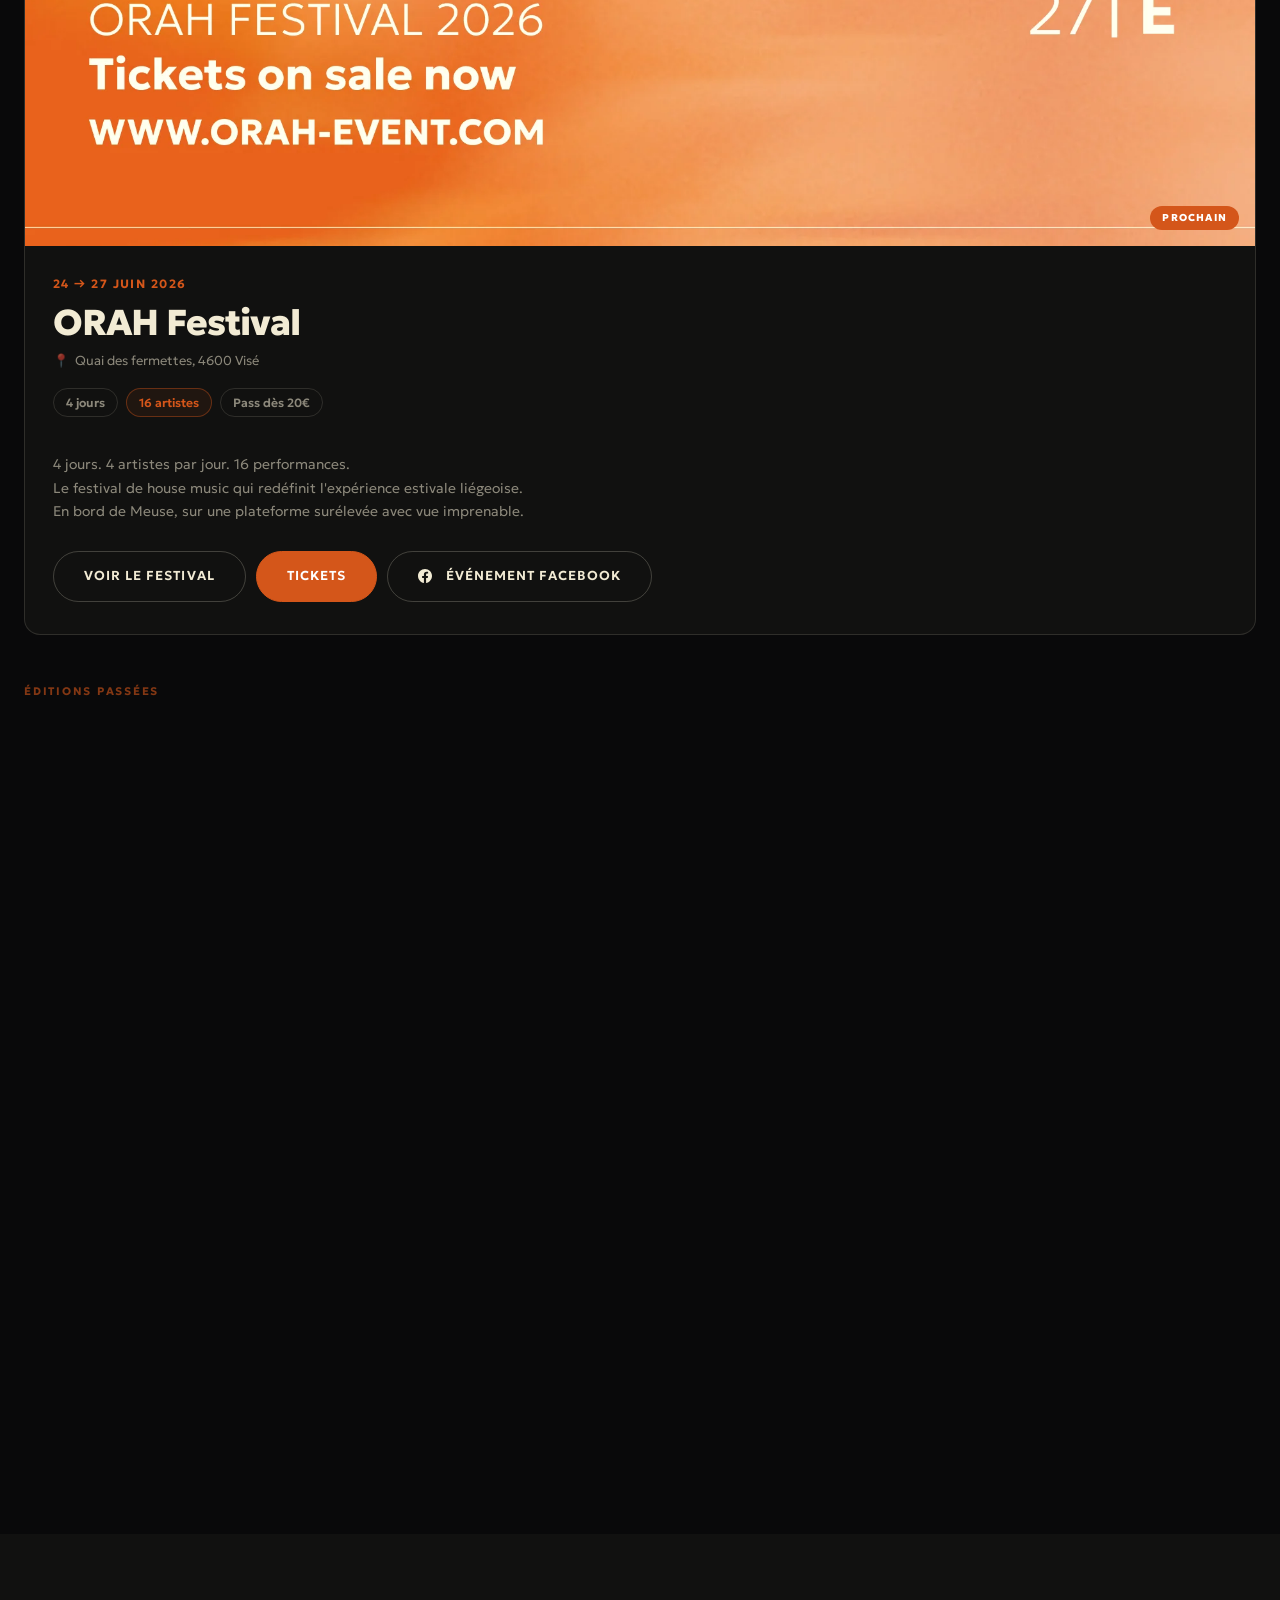
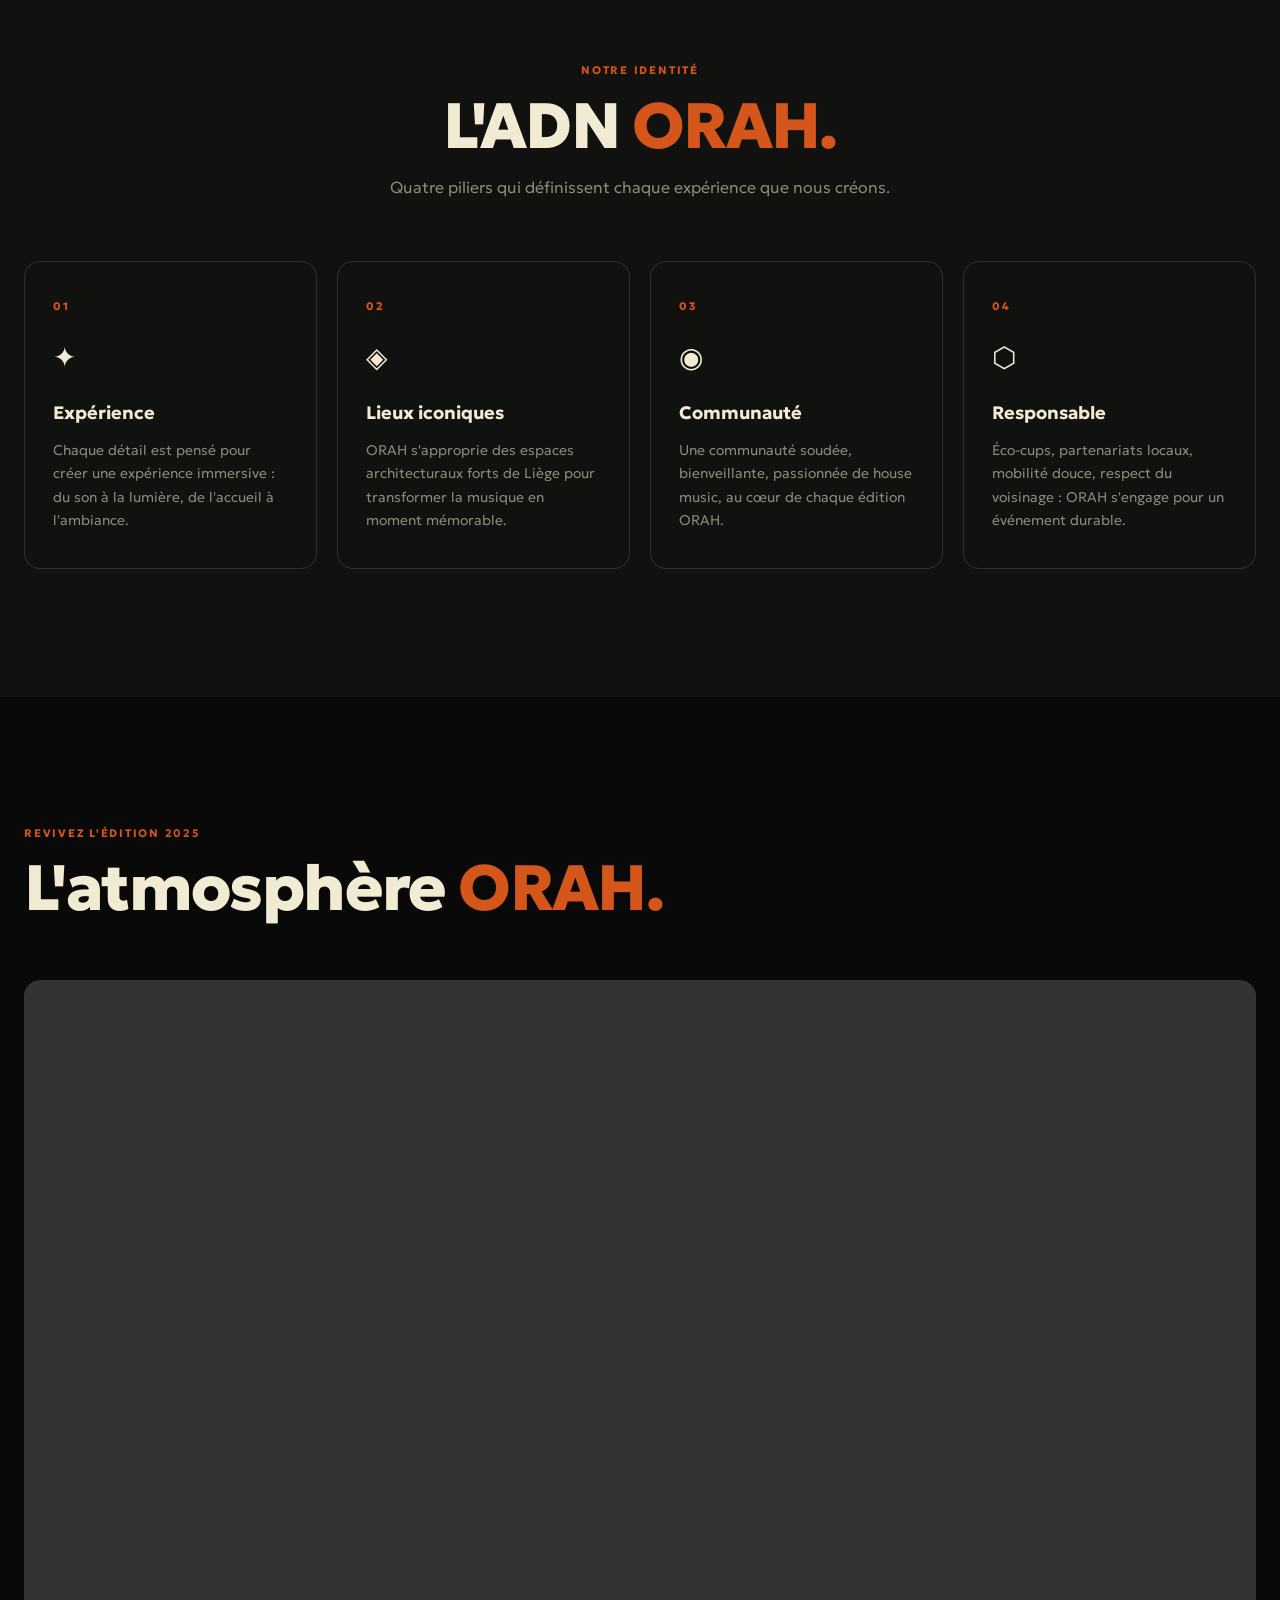
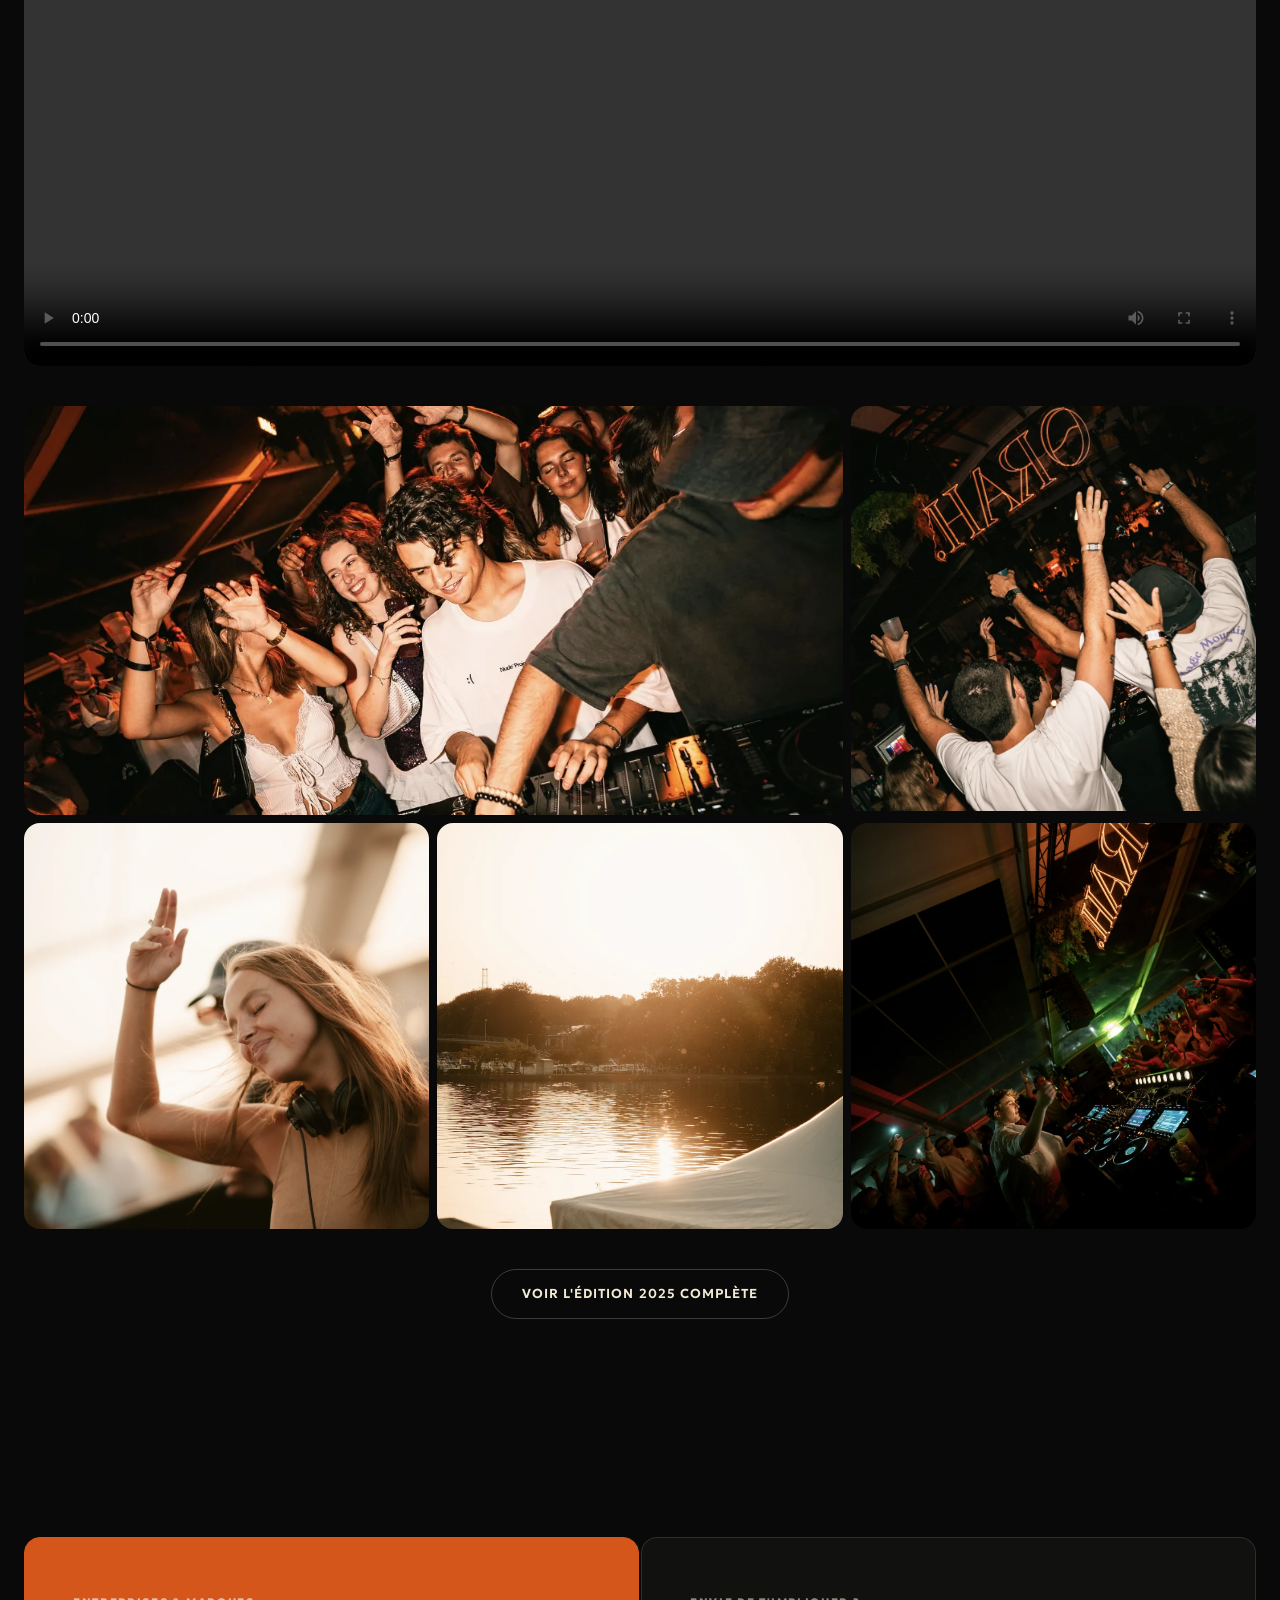
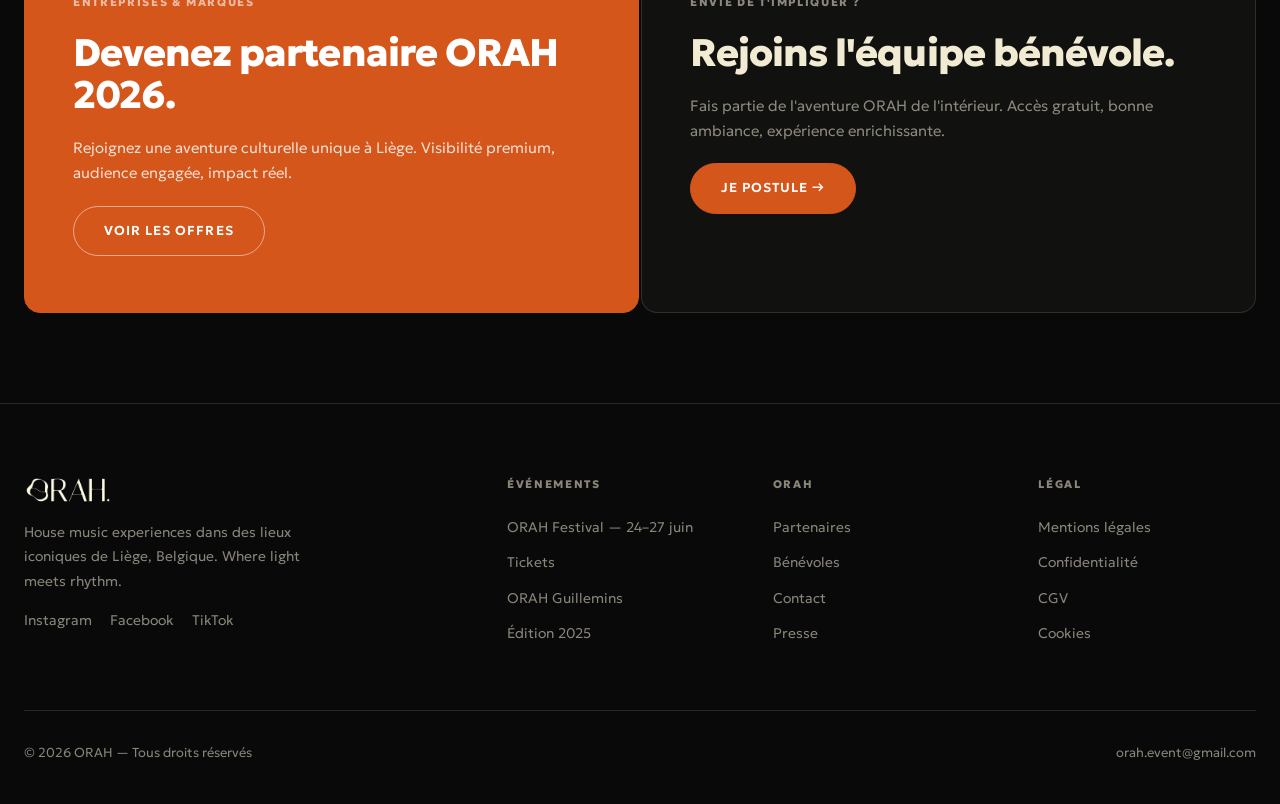
==== commit ae61cdbd: "TICKETS" ====
--- a/index.html
+++ b/index.html
@@ -34,7 +34,7 @@
       <a href="contact.html">Contact</a>
     </nav>
     <div class="header-actions">
-      <a href="https://shop.paylogic.com/f7c0844286554c8d90c8ad2bafd7b342/orah-festival" class="btn btn-primary btn-sm" target="_blank" rel="noopener">Billetterie</a>
+      <a href="https://shop.paylogic.com/f7c0844286554c8d90c8ad2bafd7b342/orah-festival" class="btn btn-primary btn-sm" target="_blank" rel="noopener">Tickets</a>
       <button class="hamburger" aria-label="Menu" aria-expanded="false">
         <span></span><span></span><span></span>
       </button>
@@ -51,7 +51,7 @@
   <a href="partenaires.html">Partenaires</a>
   <a href="benevoles.html">Bénévoles</a>
   <a href="contact.html">Contact</a>
-  <a href="https://shop.paylogic.com/f7c0844286554c8d90c8ad2bafd7b342/orah-festival" class="btn btn-primary mt40" target="_blank" rel="noopener">Billetterie →</a>
+  <a href="https://shop.paylogic.com/f7c0844286554c8d90c8ad2bafd7b342/orah-festival" class="btn btn-primary mt40" target="_blank" rel="noopener">Tickets →</a>
 </nav>
 
 <!-- ============ HERO ============ -->
@@ -73,11 +73,11 @@
       <em>Where light meets rhythm.</em>
     </p>
     <div class="btn-group">
-      <a href="https://shop.paylogic.com/f7c0844286554c8d90c8ad2bafd7b342/orah-festival" class="btn btn-primary btn-lg" target="_blank" rel="noopener">Prendre mes billets</a>
-      <a href="festival.html" class="btn btn-outline btn-lg">Voir le festival</a>
+      <a href="https://shop.paylogic.com/f7c0844286554c8d90c8ad2bafd7b342/orah-festival" class="btn btn-primary btn-lg" target="_blank" rel="noopener">Tickets — ORAH Festival</a>
+      <a href="festival.html#programme" class="btn btn-outline btn-lg">Line-up — ORAH Festival</a>
     </div>
     <div class="hero-app-btn">
-      <a href="https://linktr.ee/orahevent?utm_source=ig&utm_medium=social&utm_content=link_in_bio&fbclid=PAZXh0bgNhZW0CMTEAc3J0AZhcHBfaWQMMjU2MjgxMDQwNTU4AAGngR7yolUt2c1I7dFpQz0WJb1I9aTToHIC6ZGWFflBq2LbdFw5kNa_uv4F1jI_aem_Jr6kouXzNtAVHMmRYaVl_Q" class="btn btn-ghost btn-lg" target="_blank" rel="noopener">↓ Download the ORAH App</a>
+      <a href="https://linktr.ee/orahevent?utm_source=ig&utm_medium=social&utm_content=link_in_bio&fbclid=PAZXh0bgNhZW0CMTEAc3J0AZhcHBfaWQMMjU2MjgxMDQwNTU4AAGngR7yolUt2c1I7dFpQz0WJb1I9aTToHIC6ZGWFflBq2LbdFw5kNa_uv4F1jI_aem_Jr6kouXzNtAVHMmRYaVl_Q" class="btn btn-ghost btn-lg" target="_blank" rel="noopener">↓ Télécharger l'app ORAH</a>
     </div>
   </div>
   <div class="scroll-hint" aria-hidden="true">
@@ -135,7 +135,7 @@
           <p class="event-card-desc">4 jours. 4 artistes par jour. 16 performances.<br>Le festival de house music qui redéfinit l'expérience estivale liégeoise.<br>En bord de Meuse, sur une plateforme surélevée avec vue imprenable.</p>
           <div class="event-card-footer" style="margin-top:16px;">
             <a href="festival.html" class="btn btn-outline">Voir le festival</a>
-            <a href="https://shop.paylogic.com/f7c0844286554c8d90c8ad2bafd7b342/orah-festival" class="btn btn-primary" target="_blank" rel="noopener">Billetterie</a>
+            <a href="https://shop.paylogic.com/f7c0844286554c8d90c8ad2bafd7b342/orah-festival" class="btn btn-primary" target="_blank" rel="noopener">Tickets</a>
             <a href="https://fb.me/e/jpORafSHK" class="btn btn-outline btn-fb" target="_blank" rel="noopener"><svg width="14" height="14" viewBox="0 0 24 24" fill="currentColor" style="margin-right:6px;flex-shrink:0;"><path d="M24 12.073C24 5.405 18.627 0 12 0S0 5.405 0 12.073C0 18.1 4.388 23.094 10.125 24v-8.437H7.078v-3.49h3.047V9.41c0-3.025 1.792-4.697 4.533-4.697 1.312 0 2.686.235 2.686.235v2.97h-1.514c-1.491 0-1.956.93-1.956 1.883v2.273h3.328l-.532 3.49h-2.796V24C19.612 23.094 24 18.1 24 12.073z"/></svg>Événement Facebook</a>
           </div>
         </div>
@@ -330,7 +330,7 @@
         <h4>Événements</h4>
         <ul>
           <li><a href="festival.html">ORAH Festival — 24–27 juin</a></li>
-          <li><a href="https://shop.paylogic.com/f7c0844286554c8d90c8ad2bafd7b342/orah-festival" target="_blank" rel="noopener">Billetterie</a></li>
+          <li><a href="https://shop.paylogic.com/f7c0844286554c8d90c8ad2bafd7b342/orah-festival" target="_blank" rel="noopener">Tickets</a></li>
           <li><a href="guillemins.html">ORAH Guillemins</a></li>
           <li><a href="edition-2025.html">Édition 2025</a></li>
         </ul>
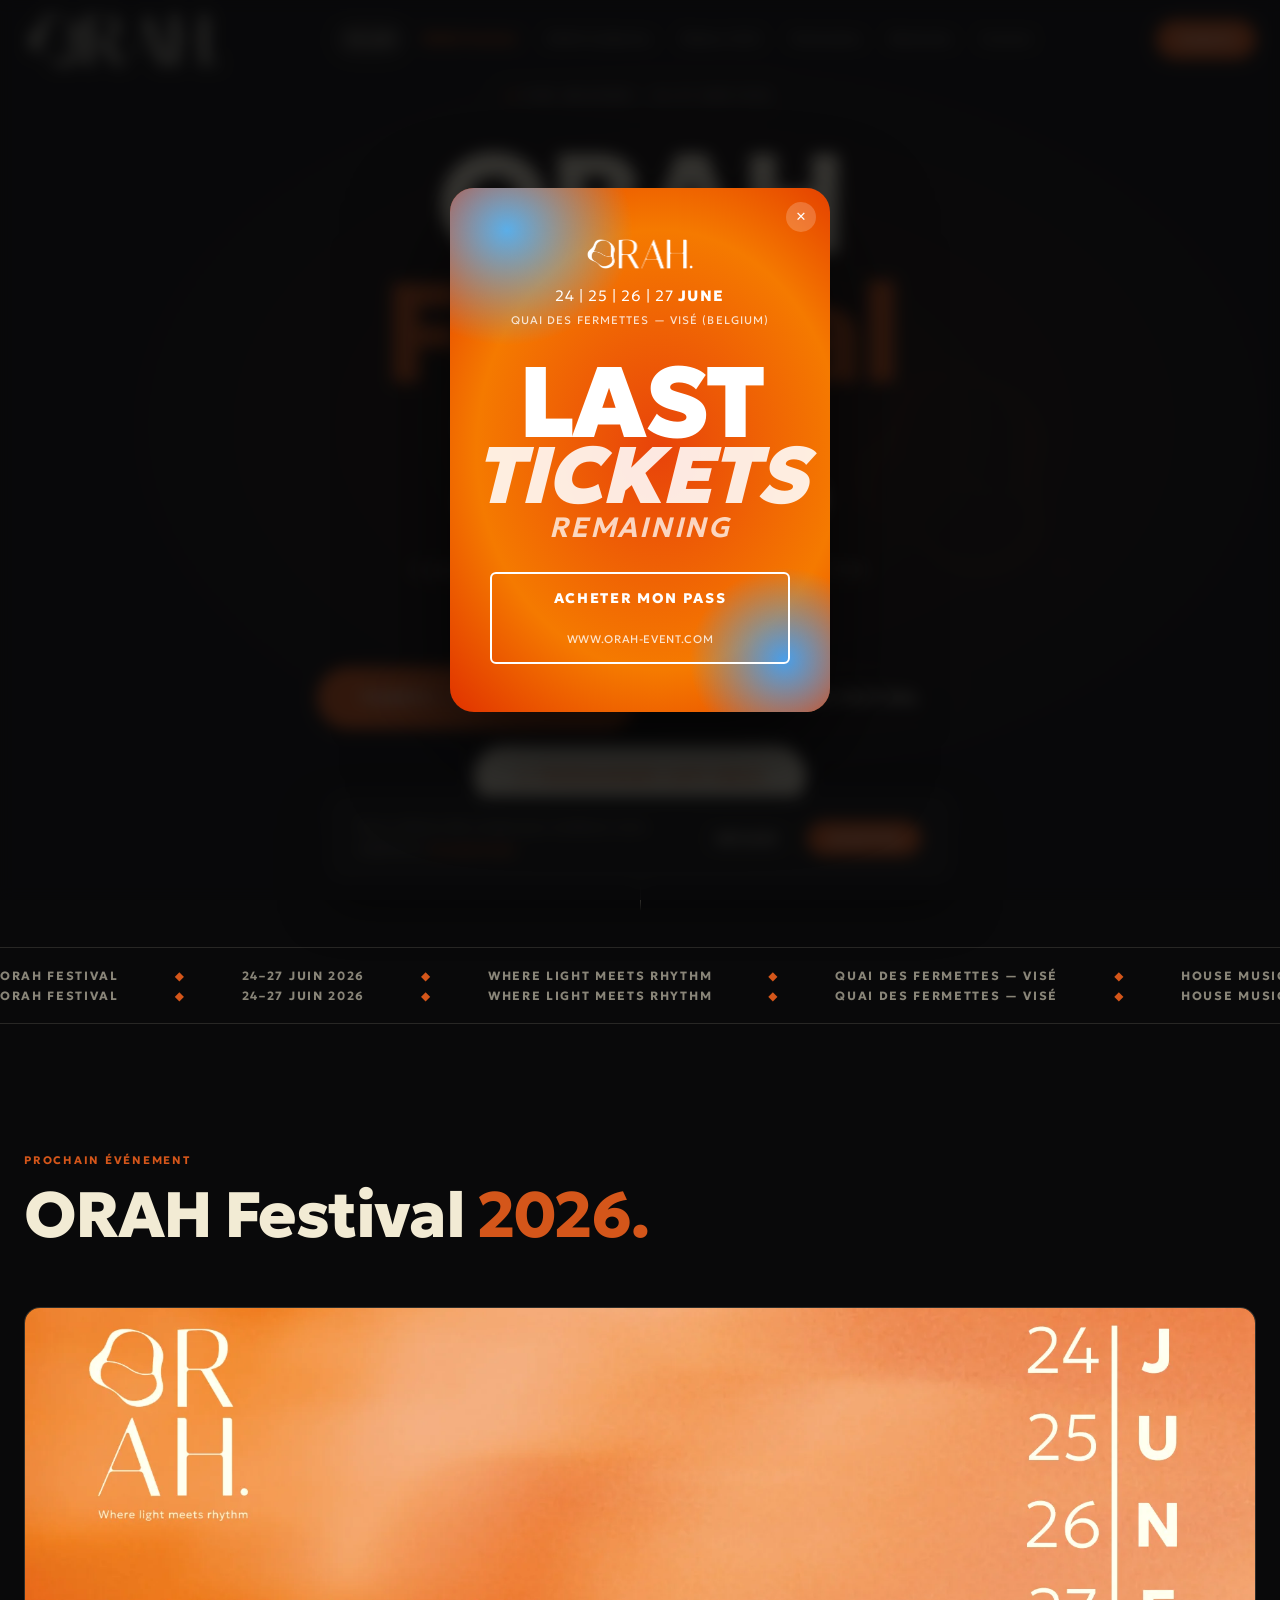
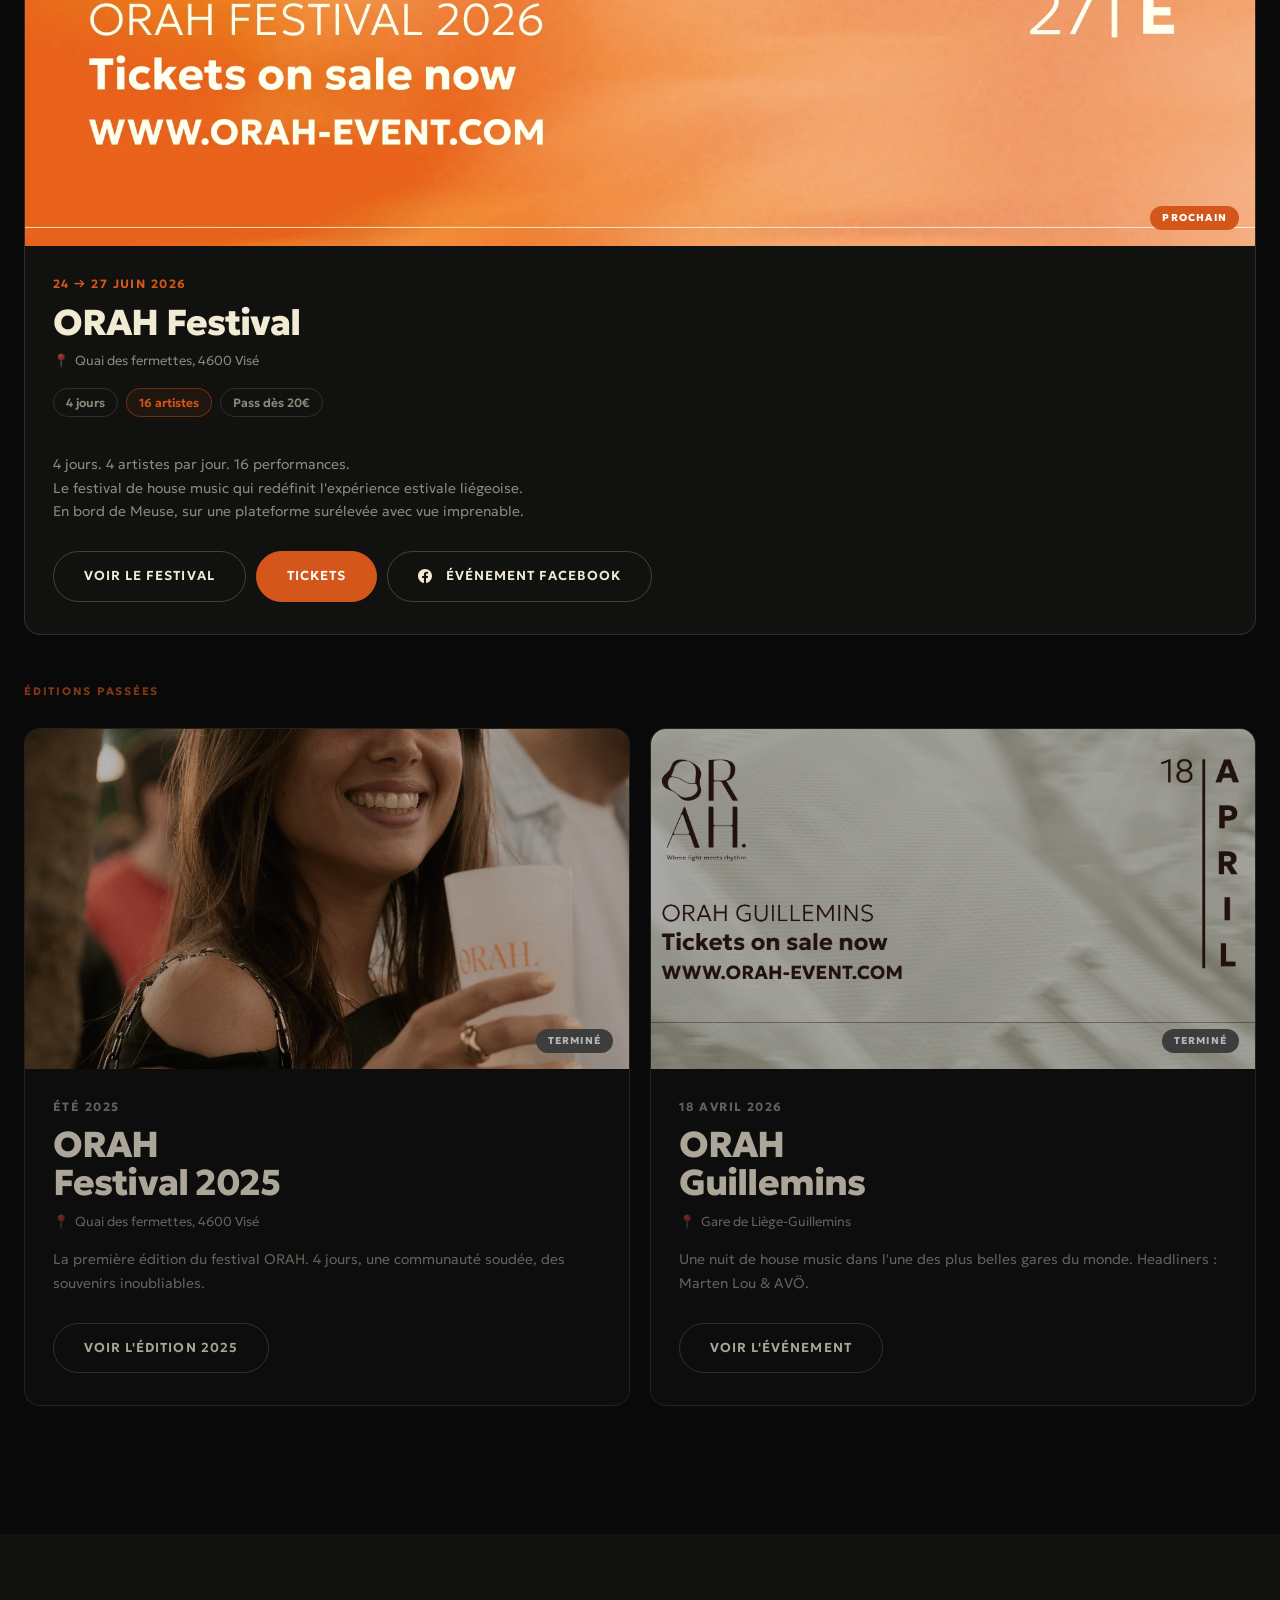
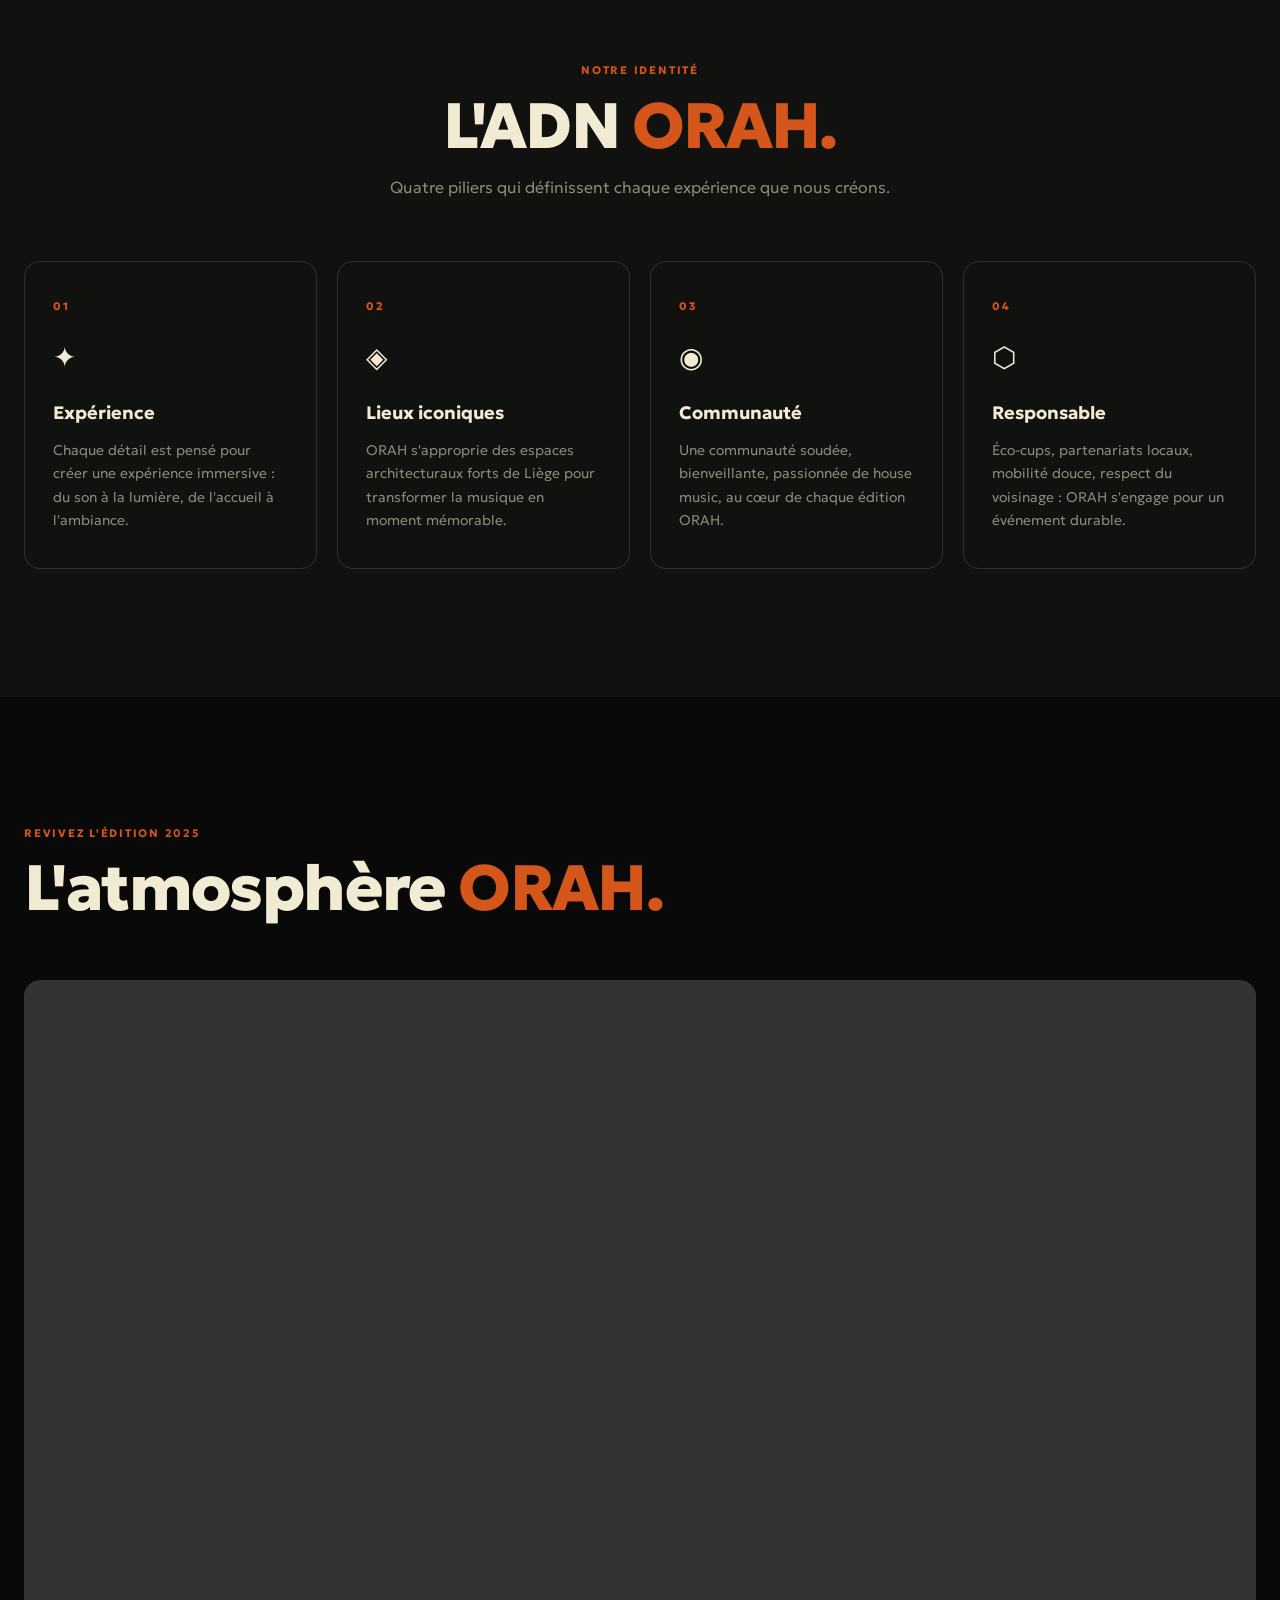
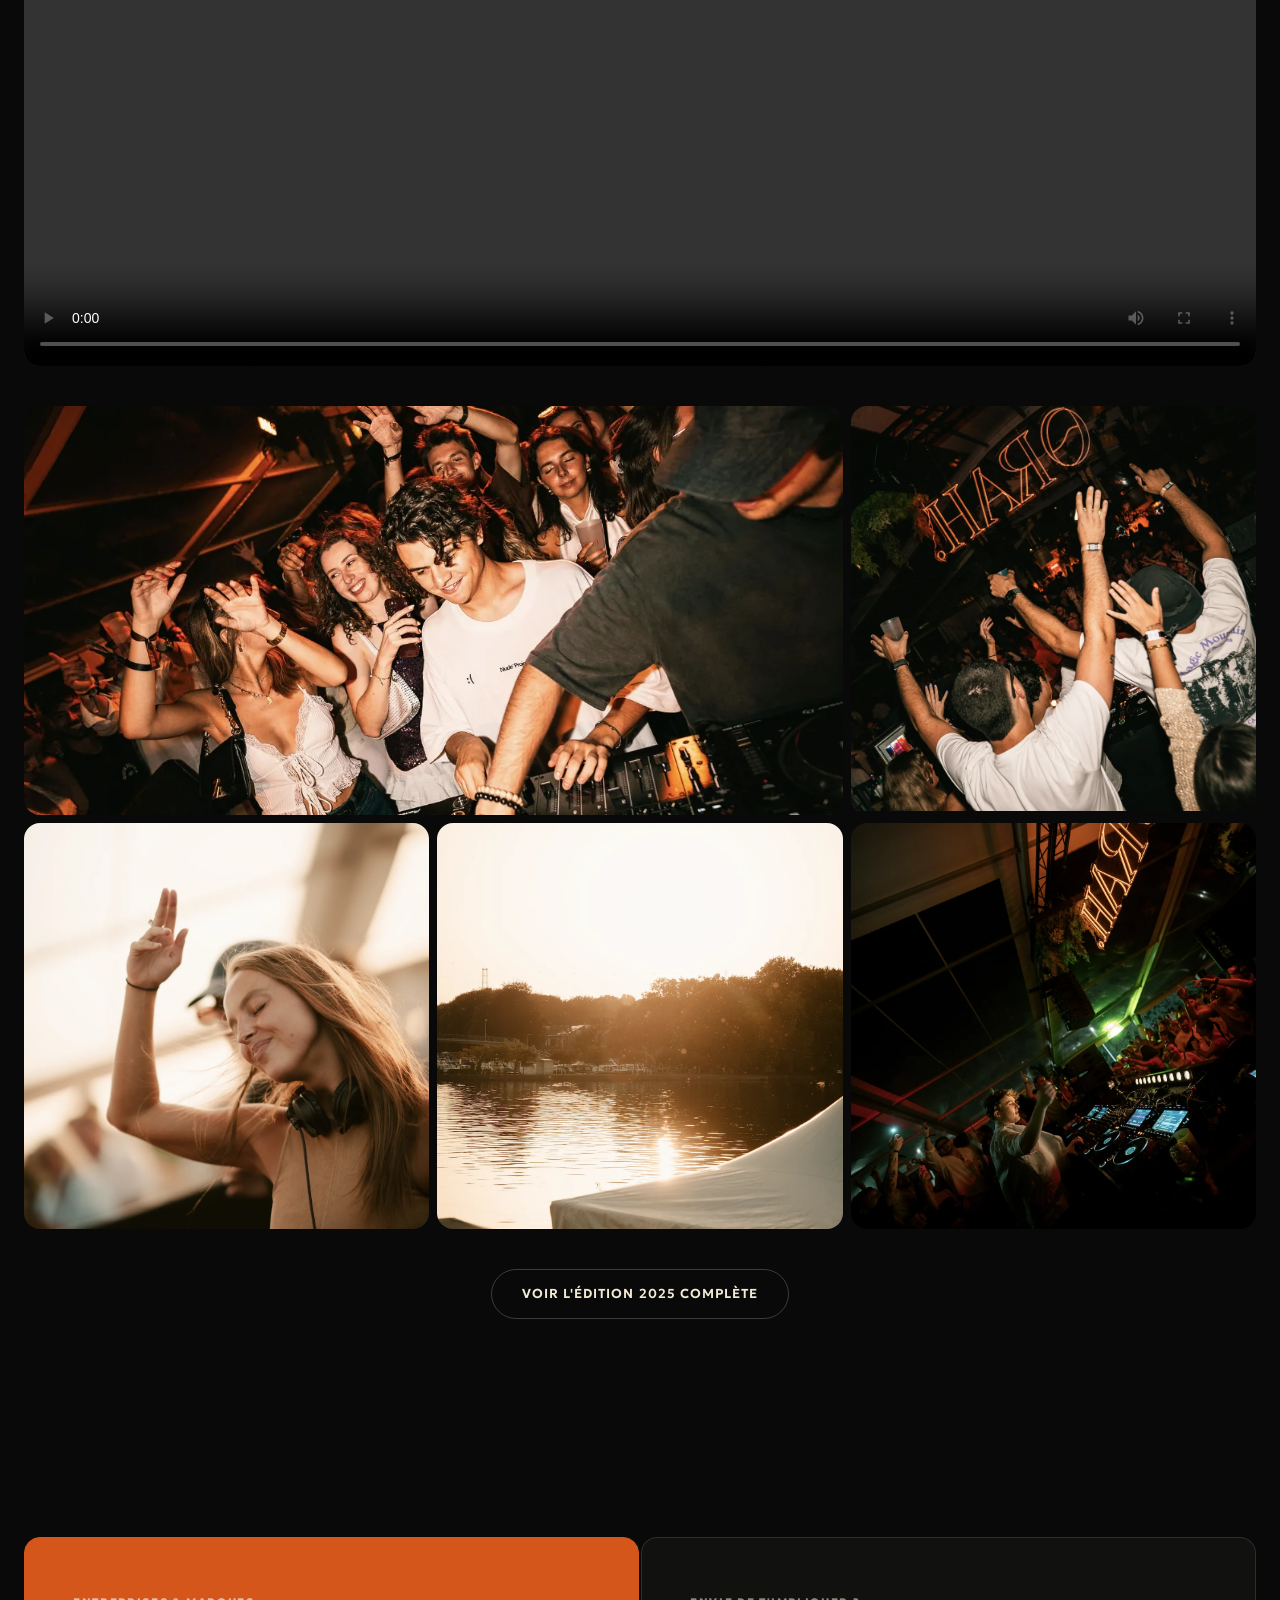
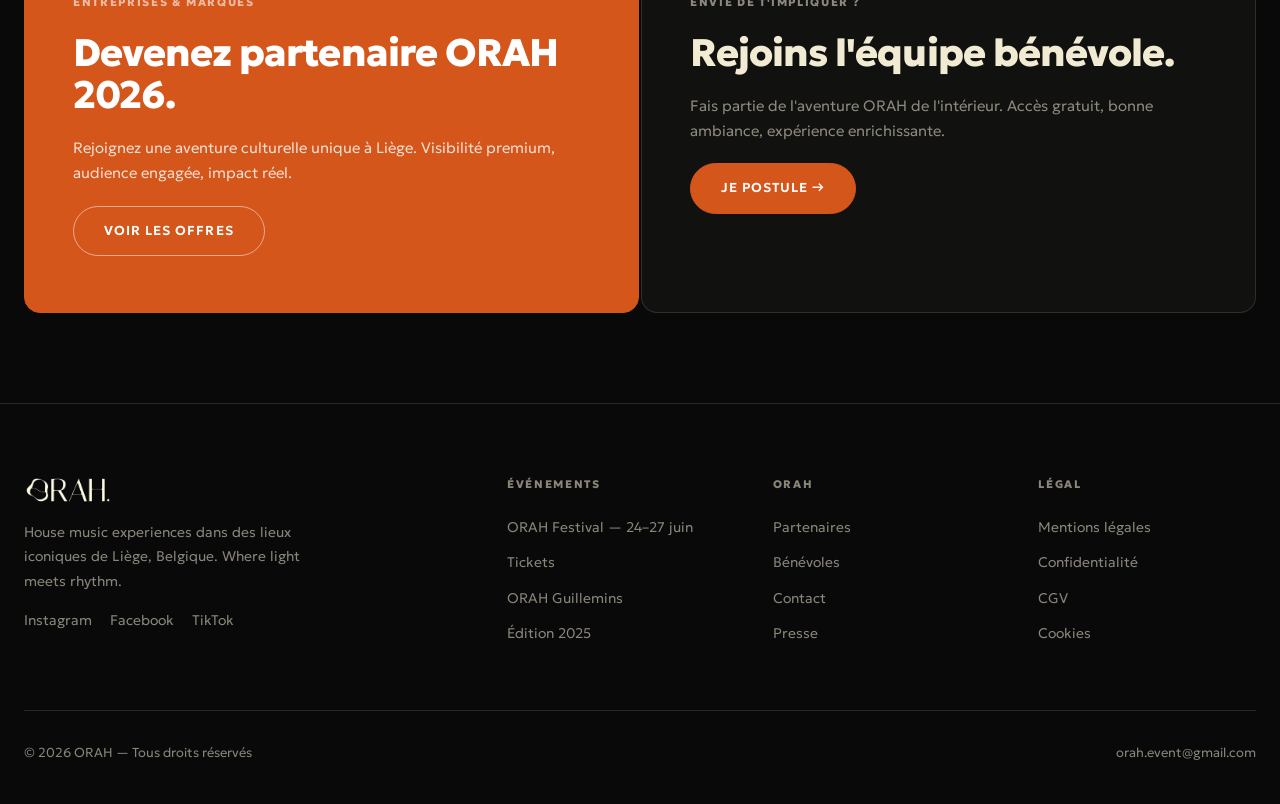
==== commit 452fe34d: "POPUP" ====
--- a/index.html
+++ b/index.html
@@ -374,6 +374,28 @@
 </div>
 
 
+<!-- ============ POPUP LAST TICKETS ============ -->
+<div class="last-tickets-popup" id="lastTicketsPopup" role="dialog" aria-modal="true" aria-label="Derniers tickets ORAH Festival">
+  <div class="last-tickets-overlay" id="lastTicketsOverlay"></div>
+  <div class="last-tickets-card">
+    <button class="last-tickets-close" id="lastTicketsClose" aria-label="Fermer">✕</button>
+    <div class="last-tickets-inner">
+      <img src="assets/logos/Logo_nav_creme_.png" alt="ORAH" class="last-tickets-logo">
+      <p class="last-tickets-dates">24 | 25 | 26 | 27 <strong>JUNE</strong></p>
+      <p class="last-tickets-location">Quai des fermettes — Visé (Belgium)</p>
+      <div class="last-tickets-text">
+        <span class="last-tickets-last">LAST</span>
+        <span class="last-tickets-tickets"><em>TICKETS</em></span>
+        <span class="last-tickets-remaining"><em>REMAINING</em></span>
+      </div>
+      <a href="https://shop.paylogic.com/f7c0844286554c8d90c8ad2bafd7b342/orah-festival" class="last-tickets-cta" target="_blank" rel="noopener">
+        <strong>ACHETER MON PASS</strong><br>
+        <span>WWW.ORAH-EVENT.COM</span>
+      </a>
+    </div>
+  </div>
+</div>
+
 <script src="js/main.js"></script>
 </body>
 </html>
--- a/css/main.css
+++ b/css/main.css
@@ -744,3 +744,156 @@
   .partner-cta-card .btn-lg { width: 100%; justify-content: center; box-sizing: border-box; }
 }
 
+/* ============================================
+   POPUP LAST TICKETS FESTIVAL
+   ============================================ */
+.last-tickets-popup {
+  position: fixed;
+  inset: 0;
+  z-index: 2000;
+  display: flex;
+  align-items: center;
+  justify-content: center;
+  padding: 24px;
+  opacity: 0;
+  visibility: hidden;
+  transition: opacity 0.45s var(--ease-out), visibility 0.45s;
+}
+.last-tickets-popup.is-open {
+  opacity: 1;
+  visibility: visible;
+}
+.last-tickets-overlay {
+  position: absolute;
+  inset: 0;
+  background: rgba(9, 9, 10, 0.80);
+  backdrop-filter: blur(8px);
+  -webkit-backdrop-filter: blur(8px);
+}
+.last-tickets-card {
+  position: relative;
+  width: min(380px, 100%);
+  border-radius: 24px;
+  overflow: hidden;
+  transform: translateY(28px) scale(0.96);
+  transition: transform 0.45s var(--ease-out);
+  box-shadow: 0 40px 100px rgba(0,0,0,0.7);
+}
+.last-tickets-popup.is-open .last-tickets-card {
+  transform: translateY(0) scale(1);
+}
+/* Orange/blue gradient background — matching the visual */
+.last-tickets-inner {
+  background:
+    radial-gradient(ellipse 60% 40% at 15% 8%,  #5BAEE8 0%, transparent 55%),
+    radial-gradient(ellipse 50% 35% at 88% 90%, #4A9EE8 0%, transparent 50%),
+    radial-gradient(ellipse 80% 70% at 55% 50%, #E8430A 0%, #F57A00 60%, #E03000 100%);
+  padding: clamp(28px, 6vw, 48px) clamp(24px, 5vw, 40px);
+  text-align: center;
+  color: #fff;
+}
+.last-tickets-close {
+  position: absolute;
+  top: 14px;
+  right: 14px;
+  width: 30px;
+  height: 30px;
+  border-radius: 50%;
+  background: rgba(255,255,255,0.2);
+  color: #fff;
+  font-size: 13px;
+  display: flex;
+  align-items: center;
+  justify-content: center;
+  transition: background 0.2s;
+  z-index: 1;
+}
+.last-tickets-close:hover { background: rgba(255,255,255,0.35); }
+.last-tickets-logo {
+  height: 36px;
+  object-fit: contain;
+  margin: 0 auto 12px;
+  display: block;
+  filter: brightness(0) invert(1);
+}
+.last-tickets-dates {
+  font-size: 15px;
+  font-weight: 300;
+  letter-spacing: 0.04em;
+  margin-bottom: 4px;
+  color: #fff;
+}
+.last-tickets-dates strong {
+  font-weight: 800;
+  letter-spacing: 0.1em;
+}
+.last-tickets-location {
+  font-size: 11px;
+  font-weight: 400;
+  letter-spacing: 0.1em;
+  text-transform: uppercase;
+  color: rgba(255,255,255,0.8);
+  margin-bottom: 28px;
+}
+.last-tickets-text {
+  display: flex;
+  flex-direction: column;
+  align-items: center;
+  line-height: 0.9;
+  margin-bottom: 32px;
+}
+.last-tickets-last {
+  font-size: clamp(68px, 18vw, 100px);
+  font-weight: 900;
+  letter-spacing: -0.03em;
+  color: #fff;
+  text-transform: uppercase;
+}
+.last-tickets-tickets {
+  font-size: clamp(52px, 14vw, 80px);
+  font-weight: 900;
+  font-style: italic;
+  letter-spacing: -0.02em;
+  color: rgba(255,255,255,0.88);
+  text-transform: uppercase;
+  margin-top: -8px;
+}
+.last-tickets-remaining {
+  font-size: clamp(18px, 5vw, 28px);
+  font-weight: 600;
+  font-style: italic;
+  letter-spacing: 0.06em;
+  text-transform: uppercase;
+  color: rgba(255,255,255,0.75);
+  margin-top: 4px;
+}
+.last-tickets-cta {
+  display: block;
+  border: 2px solid #fff;
+  color: #fff;
+  padding: 14px 24px;
+  border-radius: 6px;
+  text-align: center;
+  text-decoration: none;
+  transition: background 0.2s, color 0.2s;
+  font-size: 13px;
+  letter-spacing: 0.08em;
+  line-height: 1.5;
+}
+.last-tickets-cta strong {
+  display: block;
+  font-size: 14px;
+  font-weight: 800;
+  letter-spacing: 0.12em;
+  text-transform: uppercase;
+}
+.last-tickets-cta span {
+  font-size: 11px;
+  font-weight: 400;
+  opacity: 0.8;
+  letter-spacing: 0.06em;
+}
+.last-tickets-cta:hover {
+  background: rgba(255,255,255,0.15);
+}
+
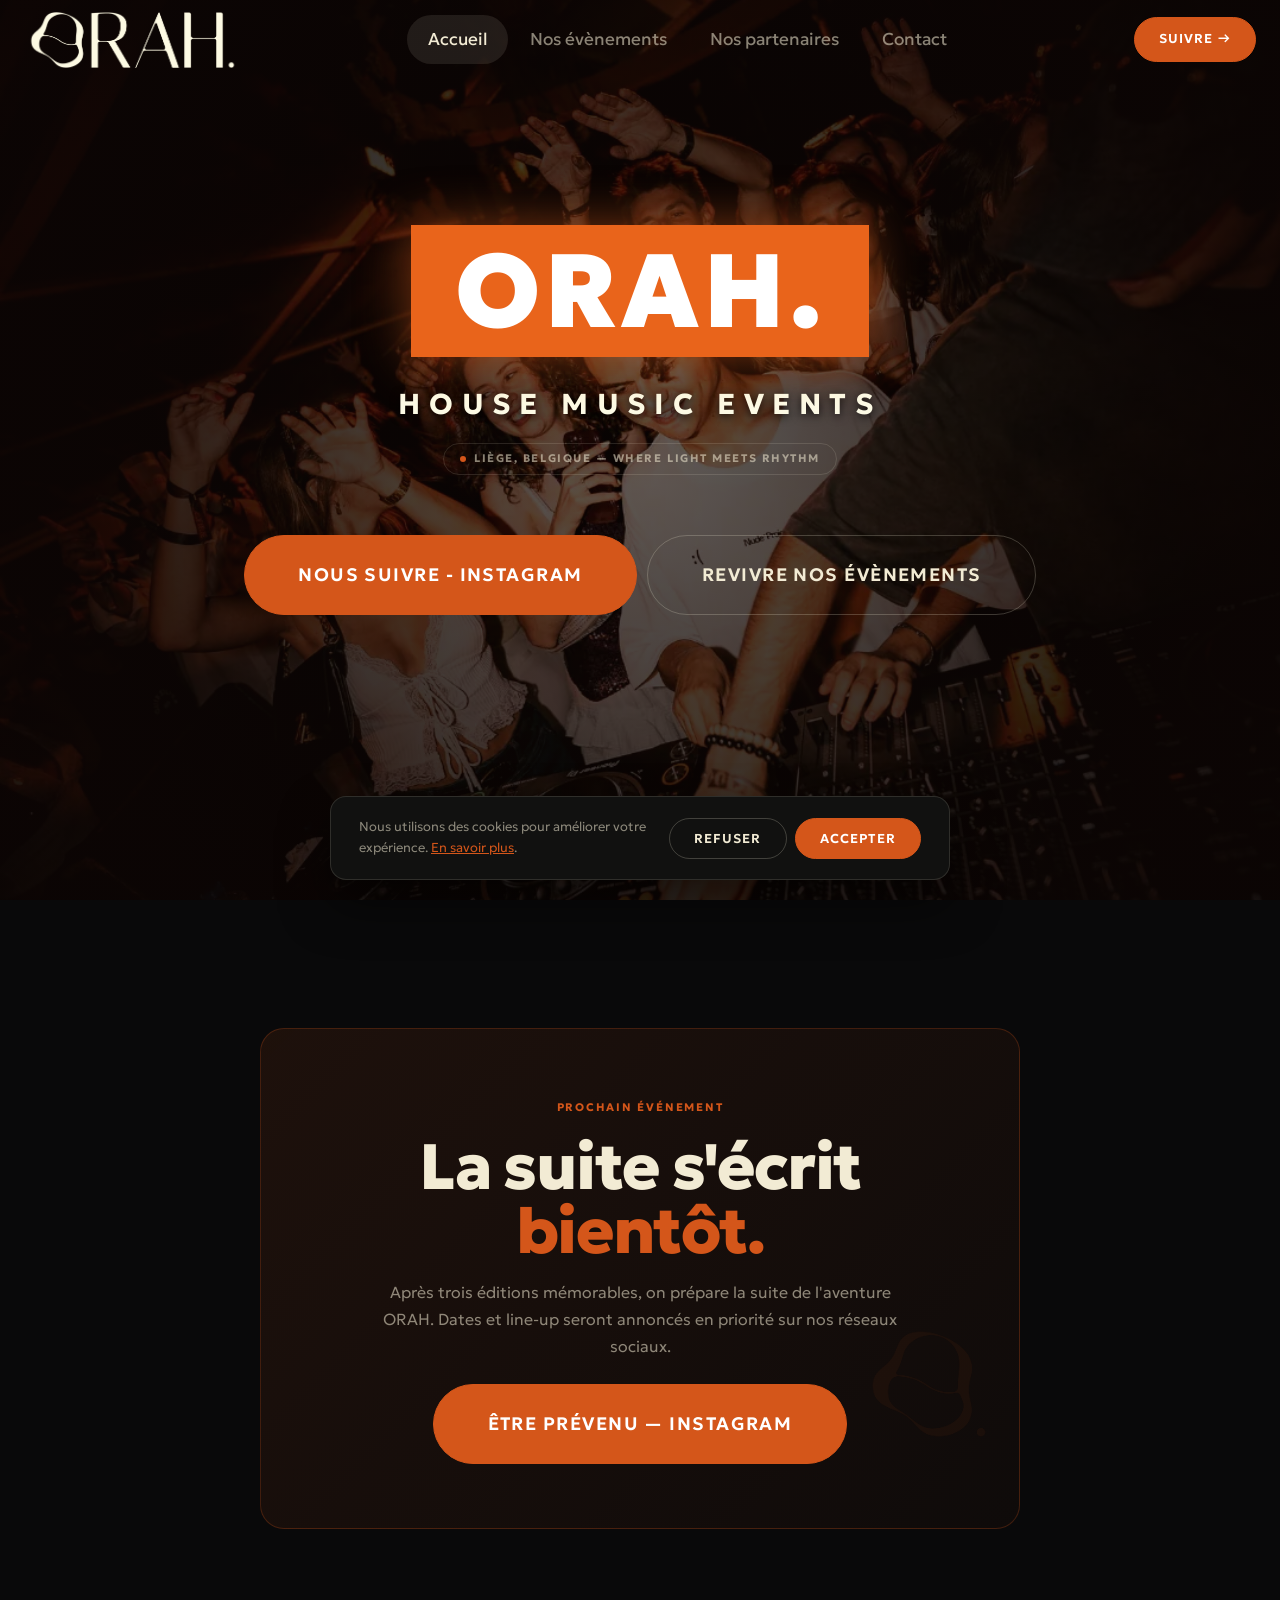
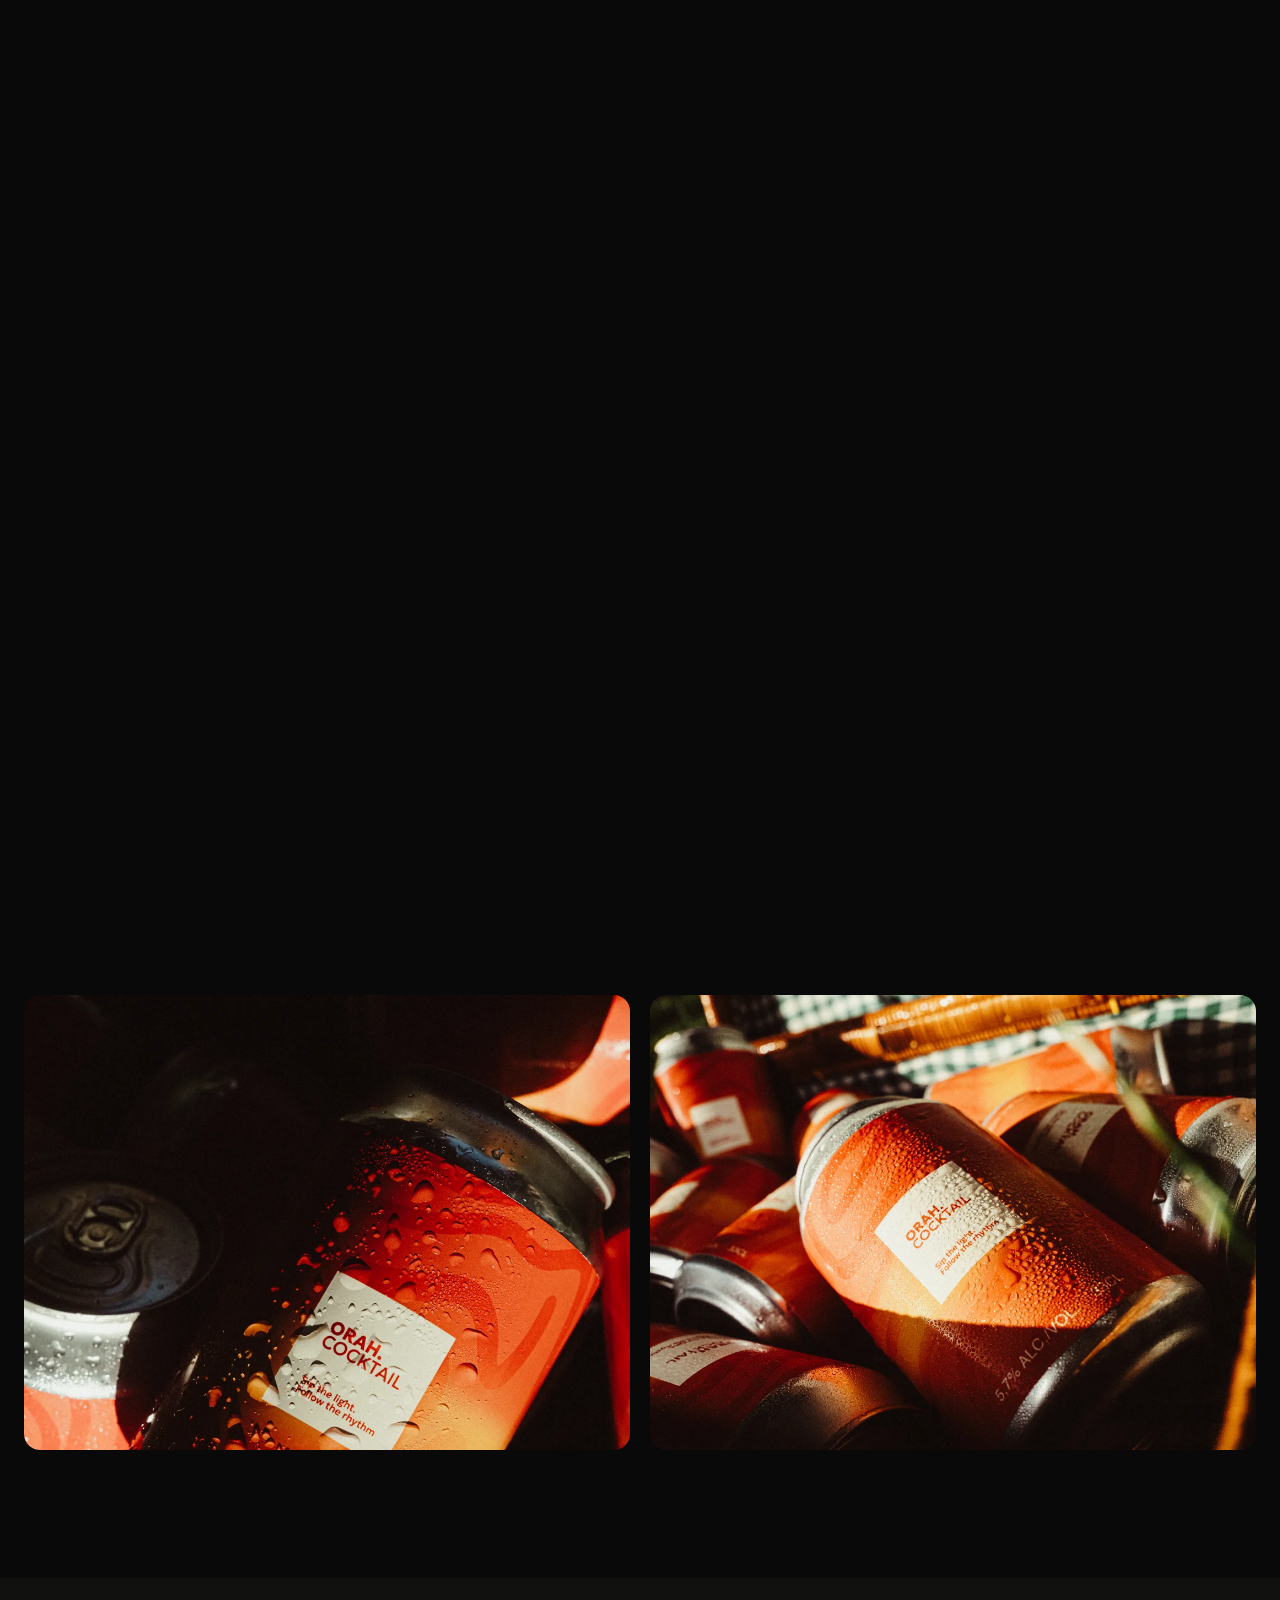
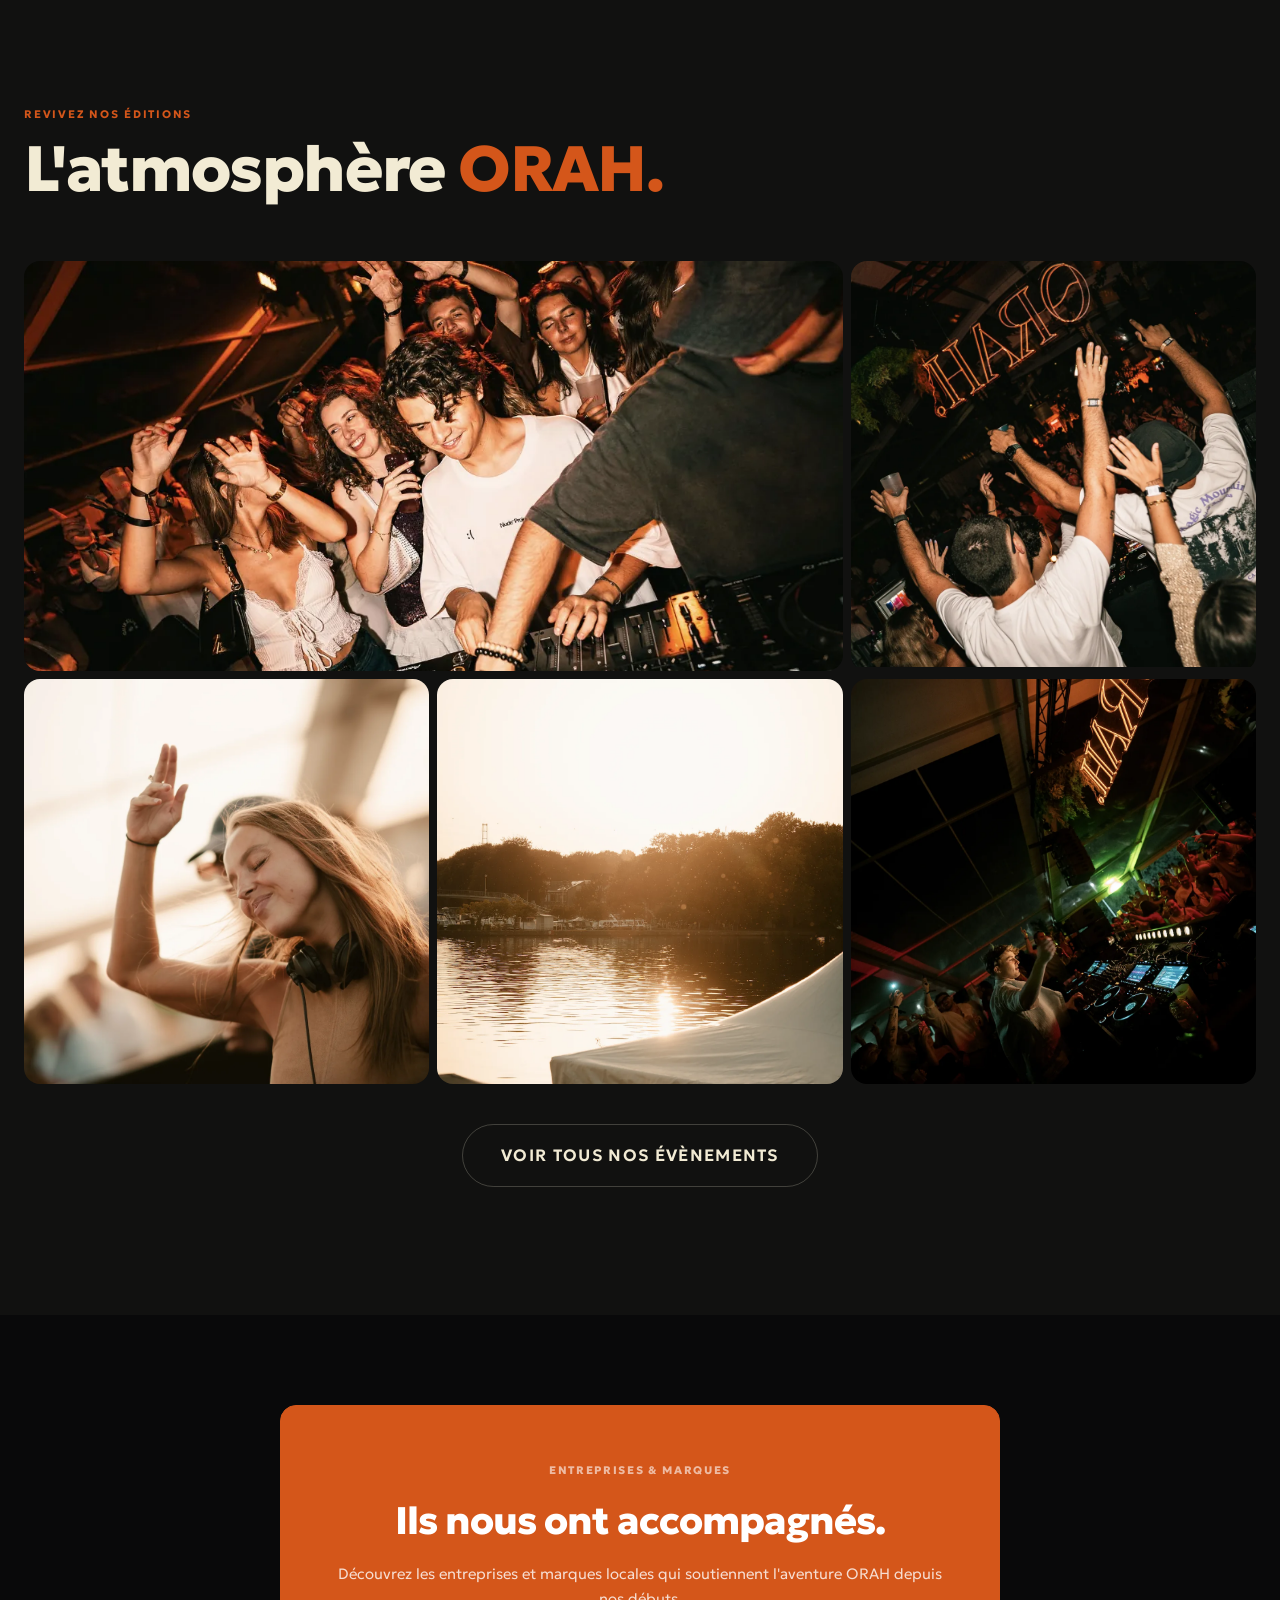
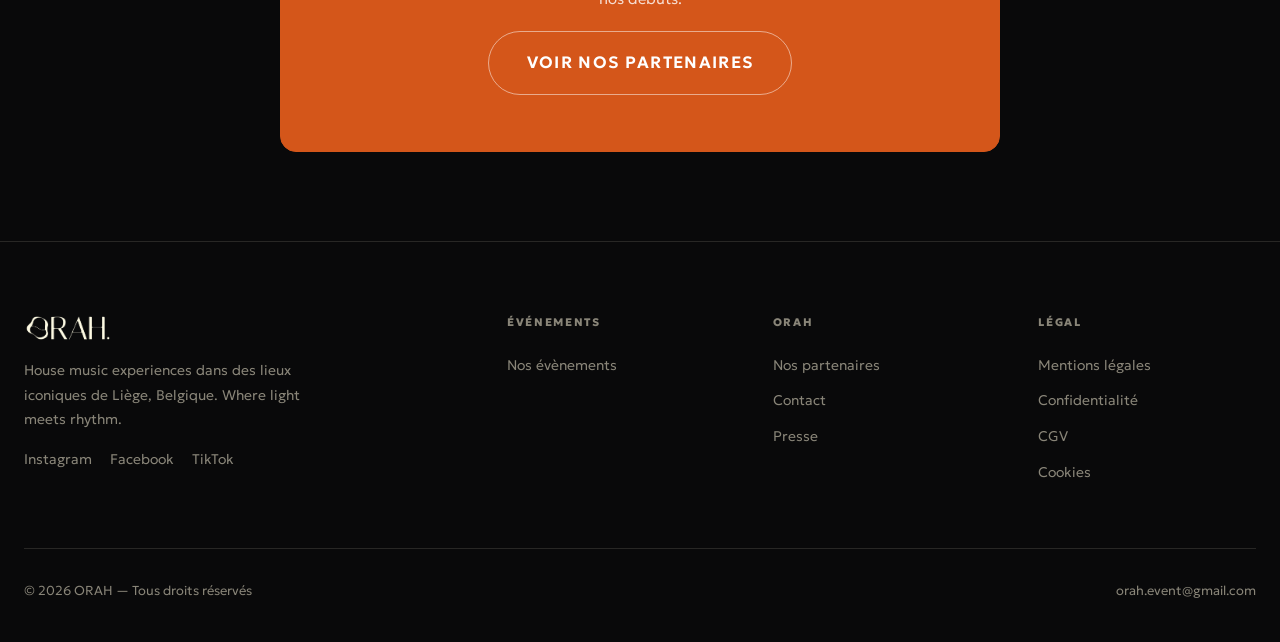
==== commit 5c0e5505: "nextyear" ====
--- a/index.html
+++ b/index.html
@@ -1,10 +1,10 @@
-﻿<!DOCTYPE html>
+<!DOCTYPE html>
 <html lang="fr">
 <head>
   <meta charset="UTF-8">
   <meta name="viewport" content="width=device-width, initial-scale=1.0">
   <title>ORAH — Where light meets rhythm | Liège</title>
-  <meta name="description" content="ORAH Festival 2026 — 4 jours, 16 performances en bord de Meuse à Visé. 24 au 27 juin 2026. Le festival de house music de l'été à Liège.">
+  <meta name="description" content="ORAH — House music experiences dans des lieux iconiques de Liège, Belgique. Découvrez nos évènements passés et suivez la suite de l'aventure.">
   <!-- OpenGraph -->
   <meta property="og:title" content="ORAH — Where light meets rhythm">
   <meta property="og:description" content="House music experiences dans des lieux iconiques. Liège, Belgique.">
@@ -25,16 +25,13 @@
       <img src="assets/logos/Logo_nav_creme_.png" alt="ORAH">
     </a>
     <nav class="main-nav" aria-label="Navigation principale">
-      <a href="index.html">Accueil</a>
-      <a href="festival.html" style="color:var(--orange);font-weight:700;">ORAH Festival</a>
-      <a href="guillemins.html" >ORAH Guillemins</a>
-      <a href="edition-2025.html">Édition 2025</a>
-      <a href="partenaires.html">Partenaires</a>
-      <a href="benevoles.html">Bénévoles</a>
+      <a href="index.html" class="active">Accueil</a>
+      <a href="evenements.html">Nos évènements</a>
+      <a href="partenaires.html">Nos partenaires</a>
       <a href="contact.html">Contact</a>
     </nav>
     <div class="header-actions">
-      <a href="https://shop.paylogic.com/f7c0844286554c8d90c8ad2bafd7b342/orah-festival" class="btn btn-primary btn-sm" target="_blank" rel="noopener">Tickets</a>
+      <a href="https://www.instagram.com/orah_event/" class="btn btn-primary btn-sm" target="_blank" rel="noopener">Suivre →</a>
       <button class="hamburger" aria-label="Menu" aria-expanded="false">
         <span></span><span></span><span></span>
       </button>
@@ -44,208 +41,122 @@
 
 <!-- Mobile Nav -->
 <nav class="mobile-nav" aria-label="Navigation mobile">
-  <a href="index.html">Accueil</a>
-  <a href="festival.html" style="color:var(--orange);font-weight:700;">ORAH Festival</a>
-  <a href="guillemins.html" >ORAH Guillemins</a>
-  <a href="edition-2025.html">Édition 2025</a>
-  <a href="partenaires.html">Partenaires</a>
-  <a href="benevoles.html">Bénévoles</a>
+  <a href="index.html" class="active">Accueil</a>
+  <a href="evenements.html">Nos évènements</a>
+  <a href="partenaires.html">Nos partenaires</a>
   <a href="contact.html">Contact</a>
-  <a href="https://shop.paylogic.com/f7c0844286554c8d90c8ad2bafd7b342/orah-festival" class="btn btn-primary mt40" target="_blank" rel="noopener">Tickets →</a>
+  <a href="https://www.instagram.com/orah_event/" class="btn btn-primary mt40" target="_blank" rel="noopener">Nous suivre - Instagram →</a>
 </nav>
 
-<!-- ============ HERO ============ -->
-<section class="hero hero-center">
-  <div class="hero-glow"></div>
-  <img src="assets/logos/Monogramme_orange_.png" alt="" class="hero-blob" aria-hidden="true">
+<!-- ============ HERO VIVANT ============ -->
+<section class="hero hero-center hero-video-bg">
+  <!-- Vidéo d'ambiance en arrière-plan -->
+  <div class="hero-video-wrapper">
+    <video autoplay loop muted playsinline poster="assets/images/4 jours en image - 2025/Screenshot 2026-03-03 at 23.12.10.webp" class="hero-bg-video">
+      <source src="assets/videos/after-movie-2025-v2.mp4" type="video/mp4">
+    </video>
+    <!-- Overlay sombre pour garantir la lisibilité du texte -->
+    <div class="hero-overlay"></div>
+  </div>
+
   <div class="wrap hero-content">
-    <div class="eyebrow">
+
+    <!-- Bandeau Orange Signature avec Typo ORAH. -->
+    <div class="brand-banner">
+      <h1 class="brand-banner-text">ORAH.</h1>
+    </div>
+
+    <!-- Sous-titre principal -->
+    <p class="hero-subtitle">HOUSE MUSIC EVENTS</p>
+
+    <!-- Slogan secondaire / Localisation -->
+    <div class="eyebrow mt16">
       <span class="eyebrow-dot"></span>
-      <span class="eyebrow-text">Visé, Belgique — 24–27 Juin 2026</span>
-    </div>
-    <h1 class="disp-1 hero-title">
-      ORAH<br>
-      <span class="text-orange">Festival</span><br>
-      2026.
-    </h1>
-    <p class="body-lg hero-sub">
-      4 jours. 16 performances. En bord de Meuse à Visé.<br>
-      <em>Where light meets rhythm.</em>
-    </p>
-    <div class="btn-group">
-      <a href="https://shop.paylogic.com/f7c0844286554c8d90c8ad2bafd7b342/orah-festival" class="btn btn-primary btn-lg" target="_blank" rel="noopener">Tickets — ORAH Festival</a>
-      <a href="festival.html#programme" class="btn btn-outline btn-lg">Line-up — ORAH Festival</a>
-    </div>
-    <div class="hero-app-btn">
-      <a href="https://linktr.ee/orahevent?utm_source=ig&utm_medium=social&utm_content=link_in_bio&fbclid=PAZXh0bgNhZW0CMTEAc3J0AZhcHBfaWQMMjU2MjgxMDQwNTU4AAGngR7yolUt2c1I7dFpQz0WJb1I9aTToHIC6ZGWFflBq2LbdFw5kNa_uv4F1jI_aem_Jr6kouXzNtAVHMmRYaVl_Q" class="btn btn-ghost btn-lg" target="_blank" rel="noopener">↓ Télécharger l'app ORAH</a>
-    </div>
-  </div>
+      <span class="eyebrow-text">Liège, Belgique — Where light meets rhythm</span>
+    </div>
+
+    <!-- Boutons d'action -->
+    <div class="btn-group mt32">
+      <a href="https://www.instagram.com/orah_event/" class="btn btn-primary btn-lg" target="_blank" rel="noopener">Nous suivre - Instagram</a>
+      <a href="evenements.html" class="btn btn-outline btn-lg">Revivre nos évènements</a>
+    </div>
+
+  </div>
+
   <div class="scroll-hint" aria-hidden="true">
     <span>Scroll</span>
     <div class="scroll-hint-line"></div>
   </div>
 </section>
 
-<!-- ============ MARQUEE ============ -->
-<div class="marquee-outer" aria-hidden="true">
-  <div class="marquee-track">
-    <span>ORAH Festival</span><span class="dot">◆</span>
-    <span>24–27 Juin 2026</span><span class="dot">◆</span>
-    <span>Where light meets rhythm</span><span class="dot">◆</span>
-    <span>Quai des fermettes — Visé</span><span class="dot">◆</span>
-    <span>House Music</span><span class="dot">◆</span>
-    <span>4 Jours · 16 Artistes</span><span class="dot">◆</span>
-    <span>ORAH Festival</span><span class="dot">◆</span>
-    <span>24–27 Juin 2026</span><span class="dot">◆</span>
-    <span>Where light meets rhythm</span><span class="dot">◆</span>
-    <span>Quai des fermettes — Visé</span><span class="dot">◆</span>
-    <span>House Music</span><span class="dot">◆</span>
-    <span>4 Jours · 16 Artistes</span><span class="dot">◆</span>
-  </div>
-</div>
-
-<!-- ============ LES 2 ÉVÉNEMENTS 2026 ============ -->
-<section class="section" id="evenements">
+<!-- ============ PROCHAIN ÉVÉNEMENT ============ -->
+<section class="section" id="prochain">
+  <div class="wrap">
+    <div class="reveal" style="max-width:760px; margin-inline:auto; text-align:center; padding:64px 48px; background:linear-gradient(135deg, rgba(212,86,26,0.1) 0%, rgba(212,86,26,0.03) 100%); border:1px solid rgba(212,86,26,0.25); border-radius:var(--radius-lg); position:relative; overflow:hidden;">
+      <img src="assets/logos/Monogramme_orange_.png" alt="" aria-hidden="true" style="position:absolute; right:-40px; bottom:-40px; width:260px; opacity:0.05; pointer-events:none; user-select:none;">
+      <span class="label text-orange">Prochain événement</span>
+      <h2 class="disp-3 mt16">La suite s'écrit <span class="text-orange">bientôt.</span></h2>
+      <p class="body-md text-muted mt16" style="max-width:520px; margin-inline:auto;">
+        Après trois éditions mémorables, on prépare la suite de l'aventure ORAH. Dates et line-up seront annoncés en priorité sur nos réseaux sociaux.
+      </p>
+      <div class="btn-group mt24" style="justify-content:center;">
+        <a href="https://www.instagram.com/orah_event/" class="btn btn-primary btn-lg" target="_blank" rel="noopener">Être prévenu — Instagram</a>
+      </div>
+    </div>
+  </div>
+</section>
+
+<!-- ============ ORAH COCKTAIL ============ -->
+<section class="section" id="cocktail">
+  <div class="wrap">
+    <div class="split-2">
+      <div class="reveal">
+        <span class="label text-orange">Notre création</span>
+        <h2 class="disp-3 mt16">ORAH <span class="text-orange">Cocktail.</span></h2>
+        <p class="body-lg text-muted mt24">
+          Né sur nos dancefloors : un dérivé du pornstar en canette, avec la touche secrète ORAH. Il a tellement plu lors de nos éditions qu'on en a fait un produit à part entière.
+        </p>
+        <div class="gap-chips mt24">
+          <span class="chip chip-orange">33 cl</span>
+          <span class="chip">5,7% Alc./Vol.</span>
+          <span class="chip">Sip the light. Follow the rhythm.</span>
+        </div>
+        <div class="btn-group mt40">
+          <a href="mailto:orah.event@gmail.com?subject=Commande%20ORAH%20Cocktail" class="btn btn-primary btn-lg">Commander</a>
+        </div>
+        <p class="body-sm mt24" style="opacity:0.45; max-width:440px;">L'abus d'alcool est dangereux pour la santé. À consommer avec modération — vente interdite aux mineurs.</p>
+      </div>
+      <div class="reveal rd2" style="overflow:hidden; border-radius:var(--radius-lg);">
+        <img src="assets/images/ORAH COCKTAIL/poster.webp"
+             alt="Canette ORAH Cocktail"
+             style="width:100%; display:block; object-fit:cover; object-position:center center;"
+             loading="lazy">
+      </div>
+    </div>
+
+    <div class="grid-2 mt40 reveal">
+      <div style="overflow:hidden; border-radius:var(--radius-md);">
+        <img src="assets/images/ORAH COCKTAIL/closeup.webp"
+             alt="ORAH Cocktail — Gros plan sur la canette"
+             style="width:100%; aspect-ratio:4/3; object-fit:cover; object-position:center 30%; display:block;"
+             loading="lazy">
+      </div>
+      <div style="overflow:hidden; border-radius:var(--radius-md);">
+        <img src="assets/images/ORAH COCKTAIL/lifestyle.webp"
+             alt="ORAH Cocktail — Ambiance"
+             style="width:100%; aspect-ratio:4/3; object-fit:cover; object-position:center 35%; display:block;"
+             loading="lazy">
+      </div>
+    </div>
+  </div>
+</section>
+
+<!-- ============ MEDIA TEASER ============ -->
+<section class="section bg-alt">
   <div class="wrap">
     <div class="sec-head reveal">
-      <span class="label">Prochain événement</span>
-      <h2 class="disp-3">ORAH Festival <span class="text-orange">2026.</span></h2>
-    </div>
-
-    <!-- Card Festival — full width featured -->
-    <article class="event-card reveal" style="margin-bottom:48px;">
-      <div class="event-card-media">
-        <img src="assets/images/BANNERS/2026-B.webp"
-             alt="ORAH Festival 2026 — Quai des fermettes, Visé"
-             style="width:100%; aspect-ratio:16/7; object-fit:cover; object-position:center 35%; display:block;">
-        <span class="event-card-badge">Prochain</span>
-      </div>
-      <div class="event-card-body" style="display:flex; flex-wrap:wrap; gap:24px; align-items:flex-start;">
-        <div style="flex:1; min-width:200px;">
-          <div class="event-card-date">24 → 27 Juin 2026</div>
-          <h3 class="event-card-title">ORAH Festival</h3>
-          <div class="event-card-loc"><span>📍</span> Quai des fermettes, 4600 Visé</div>
-          <div class="gap-chips" style="margin:12px 0;">
-            <span class="chip">4 jours</span>
-            <span class="chip chip-orange">16 artistes</span>
-            <span class="chip">Pass dès 20€</span>
-          </div>
-        </div>
-        <div style="flex:1; min-width:200px;">
-          <p class="event-card-desc">4 jours. 4 artistes par jour. 16 performances.<br>Le festival de house music qui redéfinit l'expérience estivale liégeoise.<br>En bord de Meuse, sur une plateforme surélevée avec vue imprenable.</p>
-          <div class="event-card-footer" style="margin-top:16px;">
-            <a href="festival.html" class="btn btn-outline">Voir le festival</a>
-            <a href="https://shop.paylogic.com/f7c0844286554c8d90c8ad2bafd7b342/orah-festival" class="btn btn-primary" target="_blank" rel="noopener">Tickets</a>
-            <a href="https://fb.me/e/jpORafSHK" class="btn btn-outline btn-fb" target="_blank" rel="noopener"><svg width="14" height="14" viewBox="0 0 24 24" fill="currentColor" style="margin-right:6px;flex-shrink:0;"><path d="M24 12.073C24 5.405 18.627 0 12 0S0 5.405 0 12.073C0 18.1 4.388 23.094 10.125 24v-8.437H7.078v-3.49h3.047V9.41c0-3.025 1.792-4.697 4.533-4.697 1.312 0 2.686.235 2.686.235v2.97h-1.514c-1.491 0-1.956.93-1.956 1.883v2.273h3.328l-.532 3.49h-2.796V24C19.612 23.094 24 18.1 24 12.073z"/></svg>Événement Facebook</a>
-          </div>
-        </div>
-      </div>
-    </article>
-
-    <!-- Éditions passées -->
-    <div class="sec-head reveal" style="margin-top:0; margin-bottom:28px;">
-      <span class="label" style="opacity:0.6;">Éditions passées</span>
-    </div>
-    <div class="grid-2">
-      <!-- ORAH Festival 2025 -->
-      <article class="event-card reveal rd1" style="opacity:0.7;">
-        <div class="event-card-media">
-          <img src="assets/images/4 jours en image - 2025/Screenshot 2026-03-03 at 23.10.13.webp"
-               alt="ORAH Festival 2025"
-               style="width:100%; aspect-ratio:16/9; object-fit:cover; object-position:center center; display:block;">
-          <span class="event-card-badge" style="background:#555;">Terminé</span>
-        </div>
-        <div class="event-card-body">
-          <div class="event-card-date" style="color:var(--cream-muted);">Été 2025</div>
-          <h3 class="event-card-title">ORAH<br>Festival 2025</h3>
-          <div class="event-card-loc">
-            <span>📍</span> Quai des fermettes, 4600 Visé
-          </div>
-          <p class="event-card-desc">La première édition du festival ORAH. 4 jours, une communauté soudée, des souvenirs inoubliables.</p>
-          <div class="event-card-footer">
-            <a href="edition-2025.html" class="btn btn-outline">Voir l'édition 2025</a>
-          </div>
-        </div>
-      </article>
-
-      <!-- ORAH Guillemins -->
-      <article class="event-card reveal rd2" style="opacity:0.7;">
-        <div class="event-card-media">
-          <img src="assets/images/BANNERS/GUILLEMINS-B.webp"
-               alt="ORAH Guillemins — Gare de Liège-Guillemins"
-               style="width:100%; aspect-ratio:16/9; object-fit:cover; object-position:center center; display:block;">
-          <span class="event-card-badge" style="background:#555;">Terminé</span>
-        </div>
-        <div class="event-card-body">
-          <div class="event-card-date" style="color:var(--cream-muted);">18 Avril 2026</div>
-          <h3 class="event-card-title">ORAH<br>Guillemins</h3>
-          <div class="event-card-loc">
-            <span>📍</span> Gare de Liège-Guillemins
-          </div>
-          <p class="event-card-desc">Une nuit de house music dans l'une des plus belles gares du monde. Headliners : Marten Lou & AVÖ.</p>
-          <div class="event-card-footer">
-            <a href="guillemins.html" class="btn btn-outline">Voir l'événement</a>
-          </div>
-        </div>
-      </article>
-    </div>
-  </div>
-</section>
-
-<!-- ============ L'ADN ORAH ============ -->
-<section class="section bg-alt">
-  <div class="wrap">
-    <div class="sec-head sec-head-center reveal">
-      <span class="label">Notre identité</span>
-      <h2 class="disp-3">L'ADN <span class="text-orange">ORAH.</span></h2>
-      <p>Quatre piliers qui définissent chaque expérience que nous créons.</p>
-    </div>
-    <div class="grid-4">
-      <div class="pillar reveal rd1">
-        <div class="pillar-num">01</div>
-        <div class="pillar-icon">✦</div>
-        <div class="pillar-title">Expérience</div>
-        <p class="pillar-desc">Chaque détail est pensé pour créer une expérience immersive : du son à la lumière, de l'accueil à l'ambiance.</p>
-      </div>
-      <div class="pillar reveal rd2">
-        <div class="pillar-num">02</div>
-        <div class="pillar-icon">◈</div>
-        <div class="pillar-title">Lieux iconiques</div>
-        <p class="pillar-desc">ORAH s'approprie des espaces architecturaux forts de Liège pour transformer la musique en moment mémorable.</p>
-      </div>
-      <div class="pillar reveal rd3">
-        <div class="pillar-num">03</div>
-        <div class="pillar-icon">◉</div>
-        <div class="pillar-title">Communauté</div>
-        <p class="pillar-desc">Une communauté soudée, bienveillante, passionnée de house music, au cœur de chaque édition ORAH.</p>
-      </div>
-      <div class="pillar reveal rd4">
-        <div class="pillar-num">04</div>
-        <div class="pillar-icon">⬡</div>
-        <div class="pillar-title">Responsable</div>
-        <p class="pillar-desc">Éco-cups, partenariats locaux, mobilité douce, respect du voisinage : ORAH s'engage pour un événement durable.</p>
-      </div>
-    </div>
-  </div>
-</section>
-
-<!-- ============ MEDIA TEASER ============ -->
-<section class="section">
-  <div class="wrap">
-    <div class="sec-head reveal">
-      <span class="label">Revivez l'édition 2025</span>
+      <span class="label">Revivez nos éditions</span>
       <h2 class="disp-3">L'atmosphère <span class="text-orange">ORAH.</span></h2>
-    </div>
-
-    <!-- Aftermovie -->
-    <div class="reveal mb40">
-      <video
-        controls
-        preload="metadata"
-        playsinline
-        style="width:100%; border-radius:16px; display:block; background:#000; aspect-ratio:5/4; object-fit:cover;">
-        <source src="assets/videos/after-movie-2025.mp4" type="video/mp4">
-      </video>
     </div>
 
     <!-- Photo Grid -->
@@ -283,35 +194,24 @@
     </div>
 
     <div class="mt40 reveal" style="text-align:center;">
-      <a href="edition-2025.html" class="btn btn-outline">Voir l'édition 2025 complète</a>
-    </div>
-  </div>
-</section>
-
-<!-- ============ CALLOUTS — Partenaires + Bénévoles ============ -->
+      <a href="evenements.html" class="btn btn-outline">Voir tous nos évènements</a>
+    </div>
+  </div>
+</section>
+
+<!-- ============ CALLOUT — Partenaires ============ -->
 <section class="section-sm">
   <div class="wrap">
-    <div class="callout-row reveal">
-      <div class="callout callout-orange">
-        <div class="callout-lbl">Entreprises & marques</div>
-        <h3 class="callout-title">Devenez partenaire ORAH 2026.</h3>
-        <p class="callout-desc">Rejoignez une aventure culturelle unique à Liège. Visibilité premium, audience engagée, impact réel.</p>
-        <div>
-          <a href="partenaires.html" class="btn btn-outline">Voir les offres</a>
-        </div>
-      </div>
-      <div class="callout">
-        <div class="callout-lbl">Envie de t'impliquer ?</div>
-        <h3 class="callout-title">Rejoins l'équipe bénévole.</h3>
-        <p class="callout-desc">Fais partie de l'aventure ORAH de l'intérieur. Accès gratuit, bonne ambiance, expérience enrichissante.</p>
-        <div>
-          <a href="benevoles.html" class="btn btn-primary">Je postule →</a>
-        </div>
-      </div>
-    </div>
-  </div>
-</section>
-
+    <div class="callout callout-orange reveal" style="max-width:720px; margin-inline:auto; text-align:center;">
+      <div class="callout-lbl">Entreprises & marques</div>
+      <h3 class="callout-title">Ils nous ont accompagnés.</h3>
+      <p class="callout-desc">Découvrez les entreprises et marques locales qui soutiennent l'aventure ORAH depuis nos débuts.</p>
+      <div>
+        <a href="partenaires.html" class="btn btn-outline">Voir nos partenaires</a>
+      </div>
+    </div>
+  </div>
+</section>
 
 <!-- ============ FOOTER ============ -->
 <footer class="site-footer">
@@ -329,17 +229,13 @@
       <div class="footer-col">
         <h4>Événements</h4>
         <ul>
-          <li><a href="festival.html">ORAH Festival — 24–27 juin</a></li>
-          <li><a href="https://shop.paylogic.com/f7c0844286554c8d90c8ad2bafd7b342/orah-festival" target="_blank" rel="noopener">Tickets</a></li>
-          <li><a href="guillemins.html">ORAH Guillemins</a></li>
-          <li><a href="edition-2025.html">Édition 2025</a></li>
+          <li><a href="evenements.html">Nos évènements</a></li>
         </ul>
       </div>
       <div class="footer-col">
         <h4>ORAH</h4>
         <ul>
-          <li><a href="partenaires.html">Partenaires</a></li>
-          <li><a href="benevoles.html">Bénévoles</a></li>
+          <li><a href="partenaires.html">Nos partenaires</a></li>
           <li><a href="contact.html">Contact</a></li>
           <li><a href="contact.html#presse">Presse</a></li>
         </ul>
@@ -374,30 +270,6 @@
 </div>
 
 
-<!-- ============ POPUP LAST TICKETS ============ -->
-<div class="last-tickets-popup" id="lastTicketsPopup" role="dialog" aria-modal="true" aria-label="Derniers tickets ORAH Festival">
-  <div class="last-tickets-overlay" id="lastTicketsOverlay"></div>
-  <div class="last-tickets-card">
-    <button class="last-tickets-close" id="lastTicketsClose" aria-label="Fermer">✕</button>
-    <div class="last-tickets-inner">
-      <img src="assets/logos/Logo_nav_creme_.png" alt="ORAH" class="last-tickets-logo">
-      <p class="last-tickets-dates">24 | 25 | 26 | 27 <strong>JUNE</strong></p>
-      <p class="last-tickets-location">Quai des fermettes — Visé (Belgium)</p>
-      <div class="last-tickets-text">
-        <span class="last-tickets-last">LAST</span>
-        <span class="last-tickets-tickets"><em>TICKETS</em></span>
-        <span class="last-tickets-remaining"><em>REMAINING</em></span>
-      </div>
-      <a href="https://shop.paylogic.com/f7c0844286554c8d90c8ad2bafd7b342/orah-festival" class="last-tickets-cta" target="_blank" rel="noopener">
-        <strong>ACHETER MON PASS</strong><br>
-        <span>WWW.ORAH-EVENT.COM</span>
-      </a>
-    </div>
-  </div>
-</div>
-
 <script src="js/main.js"></script>
 </body>
 </html>
-
-
--- a/css/main.css
+++ b/css/main.css
@@ -85,8 +85,9 @@
    ============================================ */
 .btn {
   display: inline-flex; align-items: center; justify-content: center; gap: 8px;
-  padding: 14px 30px; border-radius: var(--radius-pill);
-  font-size: 13px; font-weight: 600; letter-spacing: 0.08em; text-transform: uppercase;
+  padding: clamp(14px, 0.35vw + 13px, 18px) clamp(30px, 0.85vw + 27px, 40px);
+  border-radius: var(--radius-pill);
+  font-size: clamp(13px, 0.35vw + 12px, 17px); font-weight: 600; letter-spacing: 0.08em; text-transform: uppercase;
   transition: all 0.28s var(--ease-out); cursor: pointer; white-space: nowrap;
   border: 1.5px solid transparent;
 }
@@ -98,8 +99,8 @@
 .btn-outline-o:hover { background: var(--orange); color: #fff; }
 .btn-ghost     { background: rgba(242,235,212,0.06); color: var(--cream); border-color: transparent; }
 .btn-ghost:hover { background: rgba(242,235,212,0.12); }
-.btn-lg { padding: 18px 42px; font-size: 15px; }
-.btn-sm { padding: 9px 20px; font-size: 12px; }
+.btn-lg { padding: clamp(18px, 0.65vw + 16px, 26px) clamp(42px, 1.3vw + 37px, 58px); font-size: clamp(15px, 0.4vw + 13px, 20px); }
+.btn-sm { padding: clamp(9px, 0.25vw + 8px, 12px) clamp(20px, 0.5vw + 18px, 26px); font-size: clamp(12px, 0.15vw + 11px, 14px); }
 .btn-group { display: flex; gap: 10px; flex-wrap: wrap; }
 .hero-app-btn { margin-top: 16px; display: flex; justify-content: center; width: 100%; }
 .hero-app-btn .btn {
@@ -140,10 +141,15 @@
   display: flex; align-items: center; justify-content: space-between; gap: 24px;
 }
 .header-logo { display: flex; align-items: center; gap: 10px; flex-shrink: 0; }
-.header-logo img { width: 200px; height: 52px; object-fit: cover; object-position: center 47%; }
+.header-logo img {
+  width: clamp(200px, 6.7vw + 131px, 260px);
+  height: clamp(52px, 1.8vw + 34px, 68px);
+  object-fit: cover; object-position: center 47%;
+}
 .main-nav { display: flex; align-items: center; gap: 2px; flex: 1; justify-content: center; }
 .main-nav a {
-  padding: 8px 14px; font-size: 13px; font-weight: 400;
+  padding: clamp(10px, 0.45vw + 5.4px, 14px) clamp(18px, 0.9vw + 8.9px, 26px);
+  font-size: clamp(16px, 0.45vw + 11.4px, 20px); font-weight: 400;
   color: var(--cream-muted); border-radius: var(--radius-pill);
   transition: color 0.2s, background 0.2s; white-space: nowrap;
 }
@@ -223,26 +229,79 @@
 @media (max-height: 650px) { .scroll-hint { display: none; } }
 
 /* ============================================
-   HERO VIDÉO BACKGROUND
+   HERO — VIDEO BACKGROUND (ambiance aftermovie)
    ============================================ */
 .hero-video-bg {
-  position: absolute; inset: 0; width: 100%; height: 100%;
-  object-fit: cover; object-position: center;
-  z-index: 0; pointer-events: none;
-}
-.hero-video-overlay {
-  position: absolute; inset: 0; z-index: 1; pointer-events: none;
-  background: linear-gradient(
-    180deg,
-    rgba(9,9,10,0.60) 0%,
-    rgba(9,9,10,0.25) 35%,
-    rgba(9,9,10,0.25) 60%,
-    rgba(9,9,10,0.92) 100%
+  position: relative;
+  overflow: hidden;
+  background-color: #0c0504;
+}
+.hero-video-wrapper {
+  position: absolute;
+  top: 0;
+  left: 0;
+  width: 100%;
+  height: 100%;
+  z-index: 1;
+  pointer-events: none;
+}
+.hero-bg-video {
+  width: 100%;
+  height: 100%;
+  object-fit: cover;
+  filter: saturate(1.2) contrast(1.1);
+}
+/* Masque sombre et teinté pour détacher le texte */
+.hero-overlay {
+  position: absolute;
+  top: 0;
+  left: 0;
+  width: 100%;
+  height: 100%;
+  background: radial-gradient(
+    circle at center,
+    rgba(12, 5, 4, 0.65) 0%,
+    rgba(12, 5, 4, 0.92) 80%
   );
 }
-.hero-video .hero-glow  { z-index: 2; }
-.hero-video .hero-content { z-index: 3; }
-.hero-video .scroll-hint  { z-index: 3; }
+.hero-video-bg .hero-content {
+  position: relative;
+  z-index: 2;
+}
+
+/* ============================================
+   HERO — BRAND BANNER (Instagram-led direction)
+   ============================================ */
+.brand-banner {
+  display: inline-block;
+  background-color: #e9641b;
+  padding: 14px 44px;
+  box-shadow: 0 0 50px rgba(233, 100, 27, 0.5);
+  backdrop-filter: blur(4px);
+  transform: perspective(1px) translateZ(0);
+  transition: transform 0.3s ease, box-shadow 0.3s ease;
+}
+.brand-banner:hover {
+  transform: scale(1.03);
+  box-shadow: 0 0 70px rgba(233, 100, 27, 0.8);
+}
+.brand-banner-text {
+  font-family: var(--font);
+  font-size: clamp(3.5rem, 9vw, 6.5rem);
+  font-weight: 900;
+  color: #ffffff;
+  letter-spacing: 0.04em;
+  margin: 0;
+  line-height: 1;
+}
+.hero-subtitle {
+  font-size: clamp(1.1rem, 2.5vw, 1.8rem);
+  font-weight: 700;
+  letter-spacing: 0.3em;
+  color: #fdfbe6;
+  text-shadow: 0 2px 10px rgba(0,0,0,0.8);
+  margin-top: 24px;
+}
 
 /* ============================================
    MEDIA PLACEHOLDER
@@ -691,7 +750,7 @@
 .chip-orange { border-color: rgba(212,86,26,0.4); color: var(--orange); background: rgba(212,86,26,0.08); }
 .bg-surface { background: var(--bg-surface); }
 .bg-alt { background: var(--bg-alt); }
-.mt8 { margin-top: 8px; } .mt16 { margin-top: 16px; } .mt24 { margin-top: 24px; } .mt40 { margin-top: 40px; } .mt60 { margin-top: 60px; }
+.mt8 { margin-top: 8px; } .mt16 { margin-top: 16px; } .mt24 { margin-top: 24px; } .mt32 { margin-top: 32px; } .mt40 { margin-top: 40px; } .mt60 { margin-top: 60px; }
 .mb8 { margin-bottom: 8px; } .mb16 { margin-bottom: 16px; } .mb24 { margin-bottom: 24px; } .mb40 { margin-bottom: 40px; }
 .gap-chips { display: flex; flex-wrap: wrap; gap: 8px; margin-top: 16px; }
 
@@ -744,156 +803,3 @@
   .partner-cta-card .btn-lg { width: 100%; justify-content: center; box-sizing: border-box; }
 }
 
-/* ============================================
-   POPUP LAST TICKETS FESTIVAL
-   ============================================ */
-.last-tickets-popup {
-  position: fixed;
-  inset: 0;
-  z-index: 2000;
-  display: flex;
-  align-items: center;
-  justify-content: center;
-  padding: 24px;
-  opacity: 0;
-  visibility: hidden;
-  transition: opacity 0.45s var(--ease-out), visibility 0.45s;
-}
-.last-tickets-popup.is-open {
-  opacity: 1;
-  visibility: visible;
-}
-.last-tickets-overlay {
-  position: absolute;
-  inset: 0;
-  background: rgba(9, 9, 10, 0.80);
-  backdrop-filter: blur(8px);
-  -webkit-backdrop-filter: blur(8px);
-}
-.last-tickets-card {
-  position: relative;
-  width: min(380px, 100%);
-  border-radius: 24px;
-  overflow: hidden;
-  transform: translateY(28px) scale(0.96);
-  transition: transform 0.45s var(--ease-out);
-  box-shadow: 0 40px 100px rgba(0,0,0,0.7);
-}
-.last-tickets-popup.is-open .last-tickets-card {
-  transform: translateY(0) scale(1);
-}
-/* Orange/blue gradient background — matching the visual */
-.last-tickets-inner {
-  background:
-    radial-gradient(ellipse 60% 40% at 15% 8%,  #5BAEE8 0%, transparent 55%),
-    radial-gradient(ellipse 50% 35% at 88% 90%, #4A9EE8 0%, transparent 50%),
-    radial-gradient(ellipse 80% 70% at 55% 50%, #E8430A 0%, #F57A00 60%, #E03000 100%);
-  padding: clamp(28px, 6vw, 48px) clamp(24px, 5vw, 40px);
-  text-align: center;
-  color: #fff;
-}
-.last-tickets-close {
-  position: absolute;
-  top: 14px;
-  right: 14px;
-  width: 30px;
-  height: 30px;
-  border-radius: 50%;
-  background: rgba(255,255,255,0.2);
-  color: #fff;
-  font-size: 13px;
-  display: flex;
-  align-items: center;
-  justify-content: center;
-  transition: background 0.2s;
-  z-index: 1;
-}
-.last-tickets-close:hover { background: rgba(255,255,255,0.35); }
-.last-tickets-logo {
-  height: 36px;
-  object-fit: contain;
-  margin: 0 auto 12px;
-  display: block;
-  filter: brightness(0) invert(1);
-}
-.last-tickets-dates {
-  font-size: 15px;
-  font-weight: 300;
-  letter-spacing: 0.04em;
-  margin-bottom: 4px;
-  color: #fff;
-}
-.last-tickets-dates strong {
-  font-weight: 800;
-  letter-spacing: 0.1em;
-}
-.last-tickets-location {
-  font-size: 11px;
-  font-weight: 400;
-  letter-spacing: 0.1em;
-  text-transform: uppercase;
-  color: rgba(255,255,255,0.8);
-  margin-bottom: 28px;
-}
-.last-tickets-text {
-  display: flex;
-  flex-direction: column;
-  align-items: center;
-  line-height: 0.9;
-  margin-bottom: 32px;
-}
-.last-tickets-last {
-  font-size: clamp(68px, 18vw, 100px);
-  font-weight: 900;
-  letter-spacing: -0.03em;
-  color: #fff;
-  text-transform: uppercase;
-}
-.last-tickets-tickets {
-  font-size: clamp(52px, 14vw, 80px);
-  font-weight: 900;
-  font-style: italic;
-  letter-spacing: -0.02em;
-  color: rgba(255,255,255,0.88);
-  text-transform: uppercase;
-  margin-top: -8px;
-}
-.last-tickets-remaining {
-  font-size: clamp(18px, 5vw, 28px);
-  font-weight: 600;
-  font-style: italic;
-  letter-spacing: 0.06em;
-  text-transform: uppercase;
-  color: rgba(255,255,255,0.75);
-  margin-top: 4px;
-}
-.last-tickets-cta {
-  display: block;
-  border: 2px solid #fff;
-  color: #fff;
-  padding: 14px 24px;
-  border-radius: 6px;
-  text-align: center;
-  text-decoration: none;
-  transition: background 0.2s, color 0.2s;
-  font-size: 13px;
-  letter-spacing: 0.08em;
-  line-height: 1.5;
-}
-.last-tickets-cta strong {
-  display: block;
-  font-size: 14px;
-  font-weight: 800;
-  letter-spacing: 0.12em;
-  text-transform: uppercase;
-}
-.last-tickets-cta span {
-  font-size: 11px;
-  font-weight: 400;
-  opacity: 0.8;
-  letter-spacing: 0.06em;
-}
-.last-tickets-cta:hover {
-  background: rgba(255,255,255,0.15);
-}
-
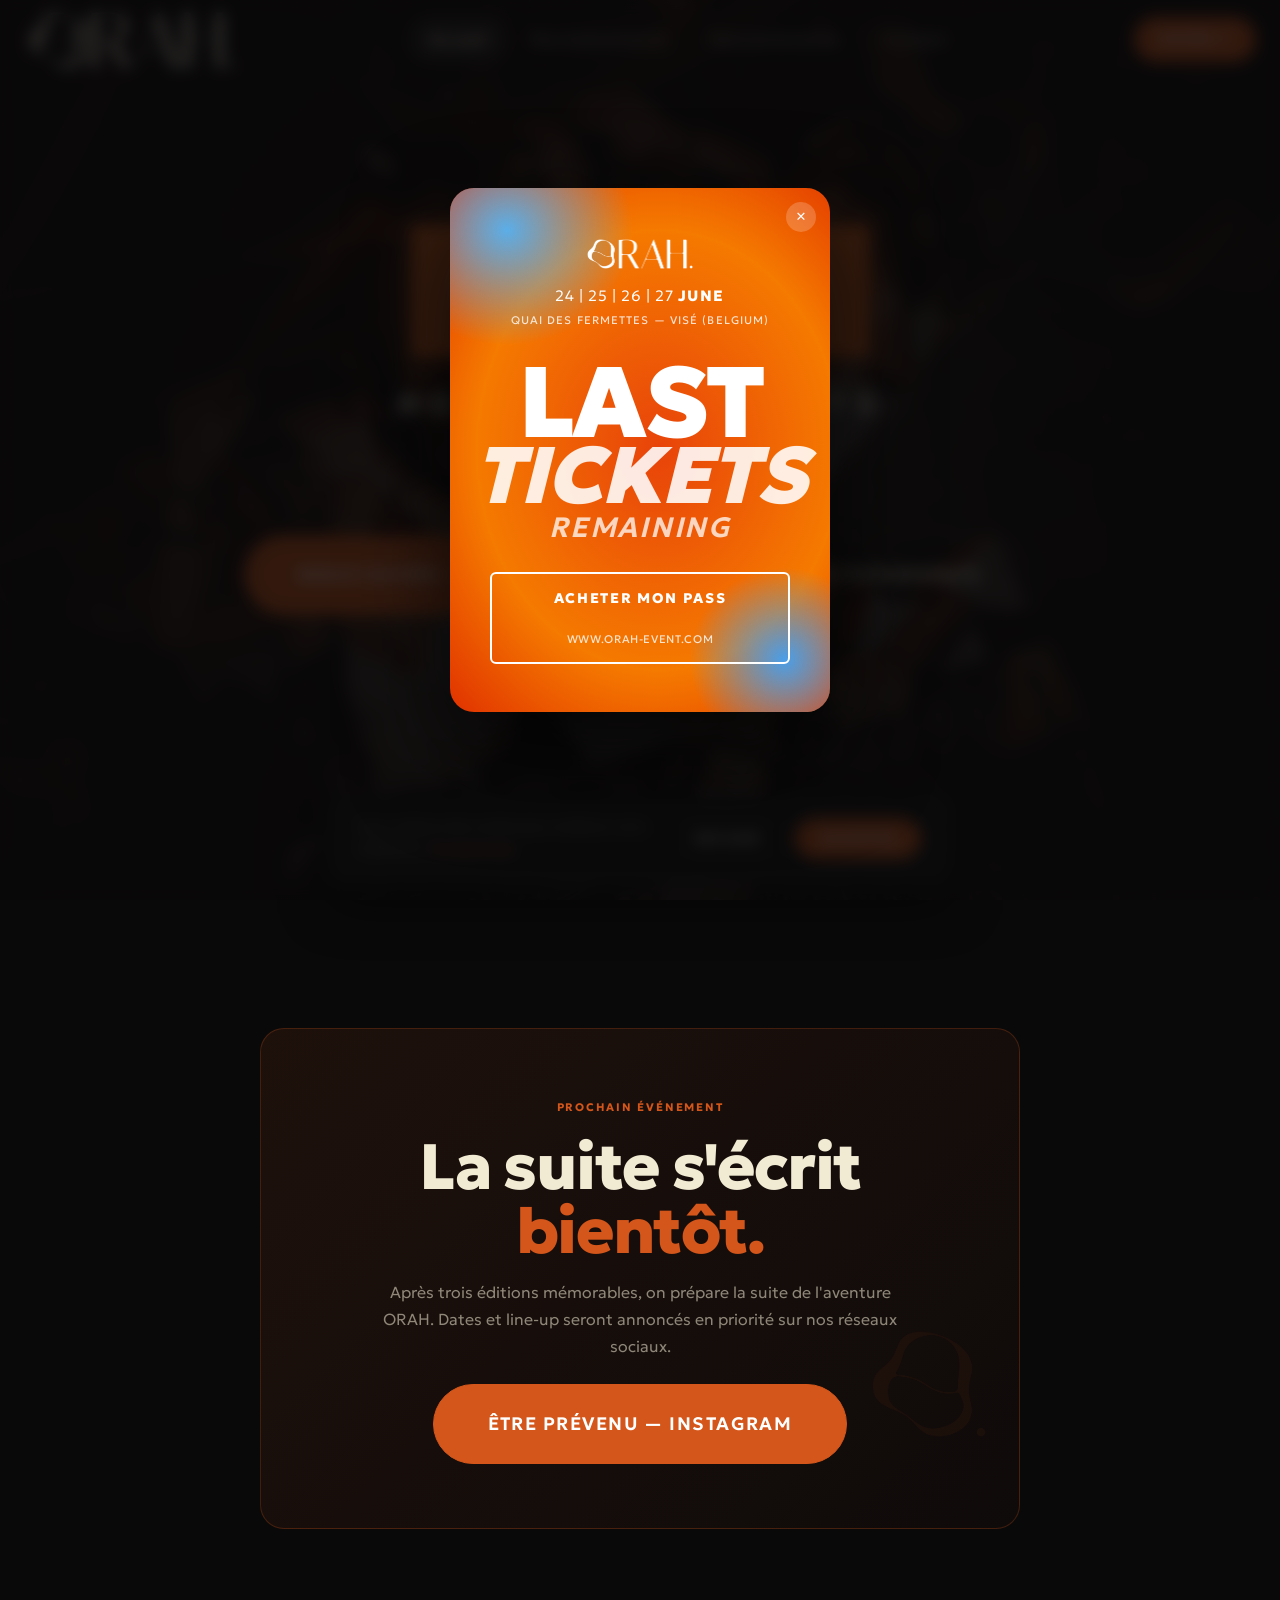
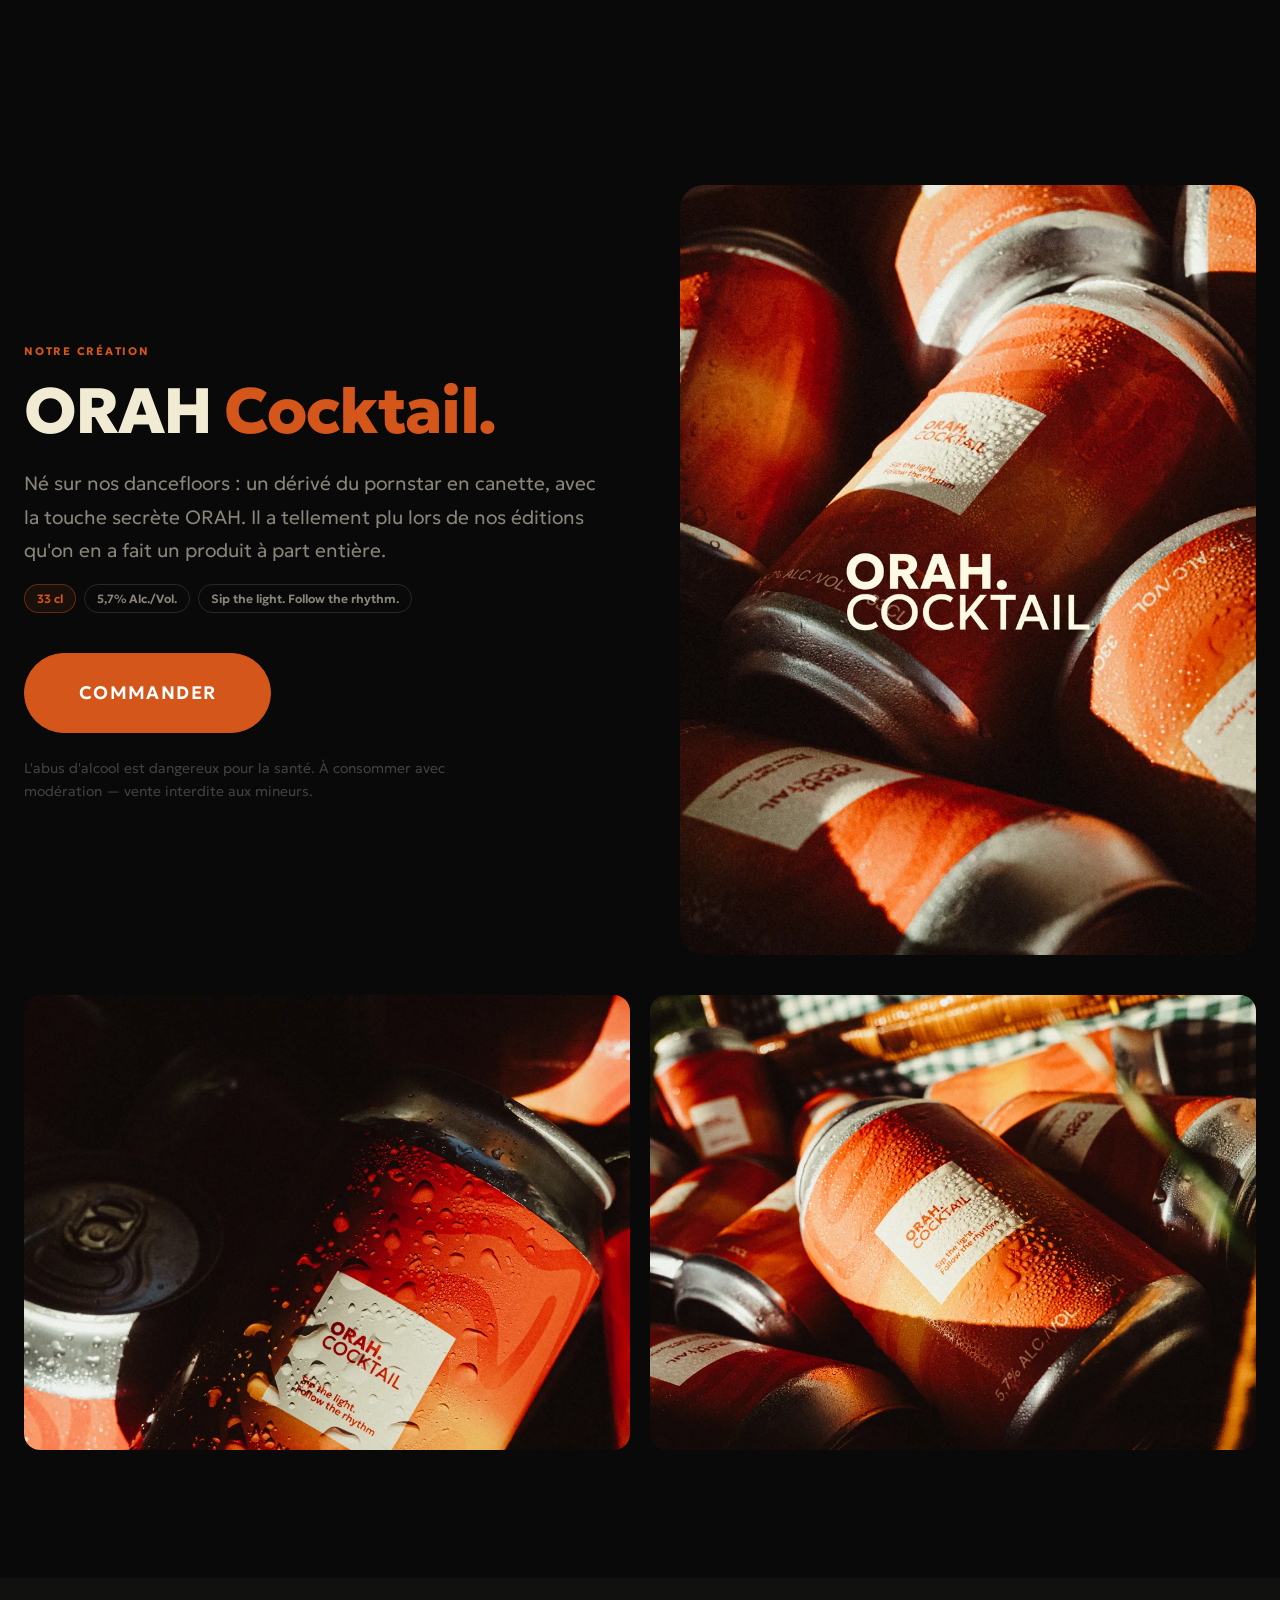
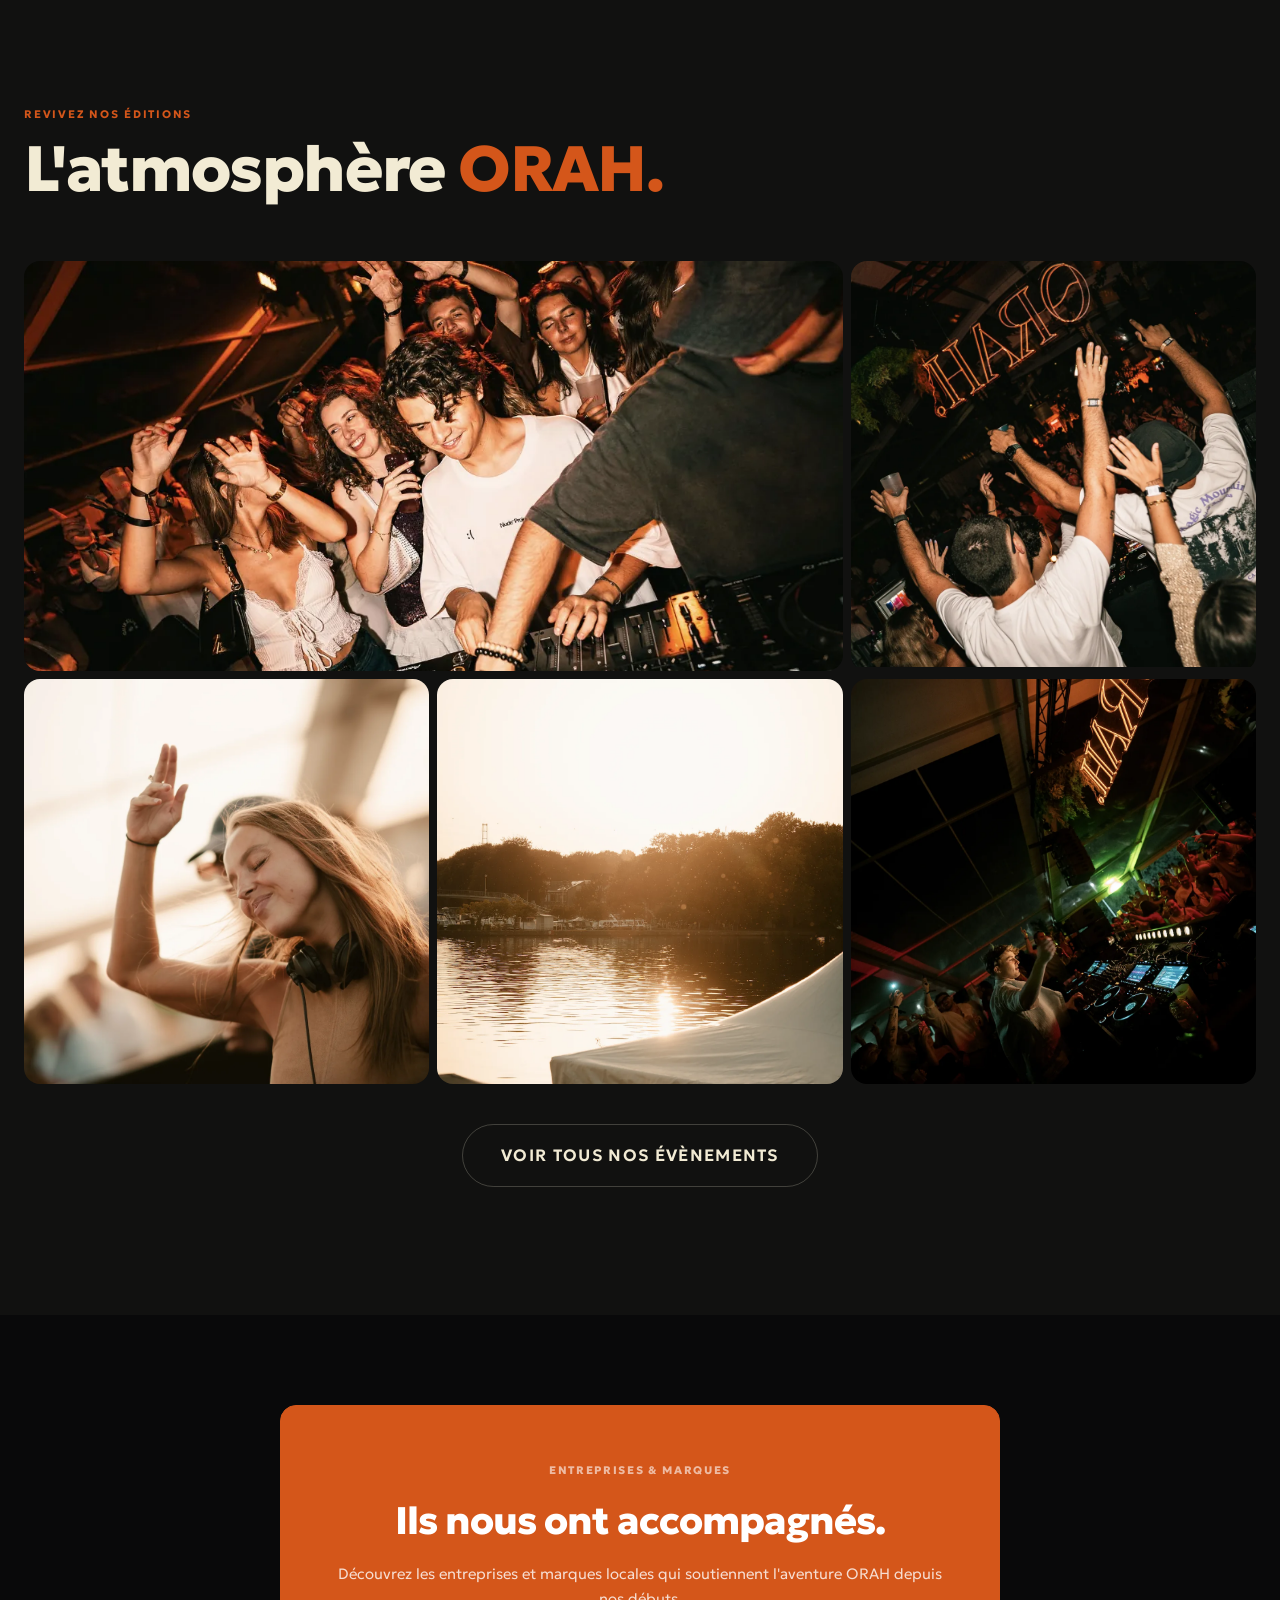
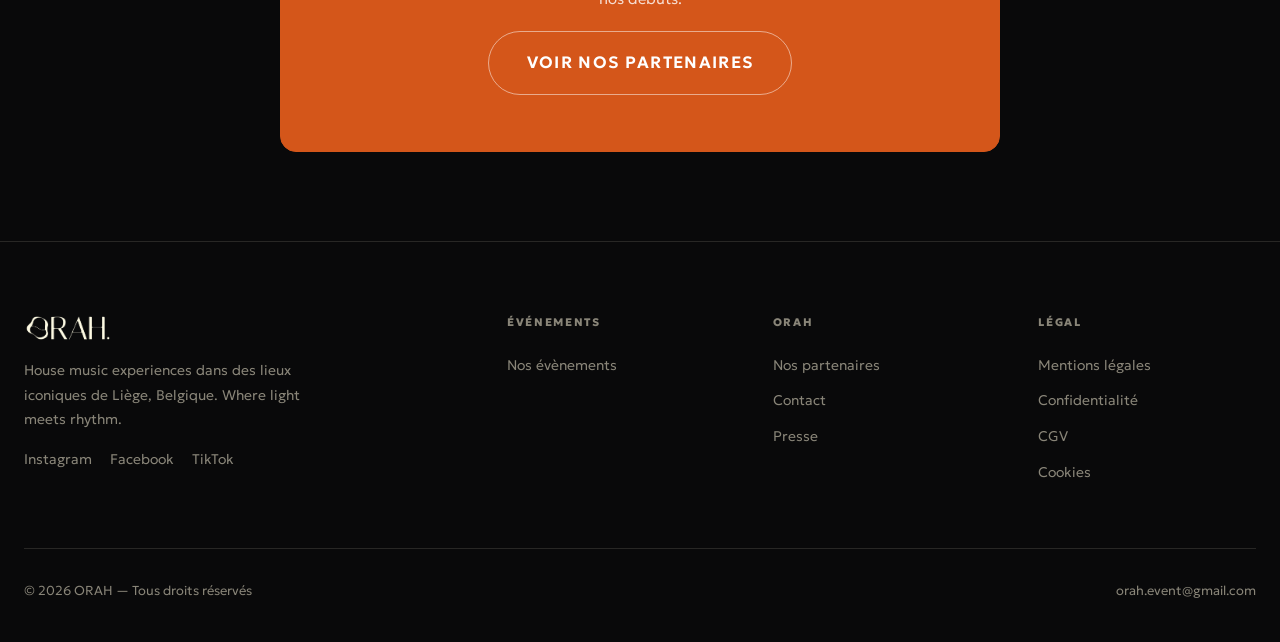
==== commit 6b2e7750: "Merge branch 'main' of https://github.com/maximelejeune07-prog/ORAH_VF" ====
--- a/index.html
+++ b/index.html
@@ -270,6 +270,28 @@
 </div>
 
 
+<!-- ============ POPUP LAST TICKETS ============ -->
+<div class="last-tickets-popup" id="lastTicketsPopup" role="dialog" aria-modal="true" aria-label="Derniers tickets ORAH Festival">
+  <div class="last-tickets-overlay" id="lastTicketsOverlay"></div>
+  <div class="last-tickets-card">
+    <button class="last-tickets-close" id="lastTicketsClose" aria-label="Fermer">✕</button>
+    <div class="last-tickets-inner">
+      <img src="assets/logos/Logo_nav_creme_.png" alt="ORAH" class="last-tickets-logo">
+      <p class="last-tickets-dates">24 | 25 | 26 | 27 <strong>JUNE</strong></p>
+      <p class="last-tickets-location">Quai des fermettes — Visé (Belgium)</p>
+      <div class="last-tickets-text">
+        <span class="last-tickets-last">LAST</span>
+        <span class="last-tickets-tickets"><em>TICKETS</em></span>
+        <span class="last-tickets-remaining"><em>REMAINING</em></span>
+      </div>
+      <a href="https://shop.paylogic.com/f7c0844286554c8d90c8ad2bafd7b342/orah-festival" class="last-tickets-cta" target="_blank" rel="noopener">
+        <strong>ACHETER MON PASS</strong><br>
+        <span>WWW.ORAH-EVENT.COM</span>
+      </a>
+    </div>
+  </div>
+</div>
+
 <script src="js/main.js"></script>
 </body>
 </html>
--- a/css/main.css
+++ b/css/main.css
@@ -803,3 +803,156 @@
   .partner-cta-card .btn-lg { width: 100%; justify-content: center; box-sizing: border-box; }
 }
 
+/* ============================================
+   POPUP LAST TICKETS FESTIVAL
+   ============================================ */
+.last-tickets-popup {
+  position: fixed;
+  inset: 0;
+  z-index: 2000;
+  display: flex;
+  align-items: center;
+  justify-content: center;
+  padding: 24px;
+  opacity: 0;
+  visibility: hidden;
+  transition: opacity 0.45s var(--ease-out), visibility 0.45s;
+}
+.last-tickets-popup.is-open {
+  opacity: 1;
+  visibility: visible;
+}
+.last-tickets-overlay {
+  position: absolute;
+  inset: 0;
+  background: rgba(9, 9, 10, 0.80);
+  backdrop-filter: blur(8px);
+  -webkit-backdrop-filter: blur(8px);
+}
+.last-tickets-card {
+  position: relative;
+  width: min(380px, 100%);
+  border-radius: 24px;
+  overflow: hidden;
+  transform: translateY(28px) scale(0.96);
+  transition: transform 0.45s var(--ease-out);
+  box-shadow: 0 40px 100px rgba(0,0,0,0.7);
+}
+.last-tickets-popup.is-open .last-tickets-card {
+  transform: translateY(0) scale(1);
+}
+/* Orange/blue gradient background — matching the visual */
+.last-tickets-inner {
+  background:
+    radial-gradient(ellipse 60% 40% at 15% 8%,  #5BAEE8 0%, transparent 55%),
+    radial-gradient(ellipse 50% 35% at 88% 90%, #4A9EE8 0%, transparent 50%),
+    radial-gradient(ellipse 80% 70% at 55% 50%, #E8430A 0%, #F57A00 60%, #E03000 100%);
+  padding: clamp(28px, 6vw, 48px) clamp(24px, 5vw, 40px);
+  text-align: center;
+  color: #fff;
+}
+.last-tickets-close {
+  position: absolute;
+  top: 14px;
+  right: 14px;
+  width: 30px;
+  height: 30px;
+  border-radius: 50%;
+  background: rgba(255,255,255,0.2);
+  color: #fff;
+  font-size: 13px;
+  display: flex;
+  align-items: center;
+  justify-content: center;
+  transition: background 0.2s;
+  z-index: 1;
+}
+.last-tickets-close:hover { background: rgba(255,255,255,0.35); }
+.last-tickets-logo {
+  height: 36px;
+  object-fit: contain;
+  margin: 0 auto 12px;
+  display: block;
+  filter: brightness(0) invert(1);
+}
+.last-tickets-dates {
+  font-size: 15px;
+  font-weight: 300;
+  letter-spacing: 0.04em;
+  margin-bottom: 4px;
+  color: #fff;
+}
+.last-tickets-dates strong {
+  font-weight: 800;
+  letter-spacing: 0.1em;
+}
+.last-tickets-location {
+  font-size: 11px;
+  font-weight: 400;
+  letter-spacing: 0.1em;
+  text-transform: uppercase;
+  color: rgba(255,255,255,0.8);
+  margin-bottom: 28px;
+}
+.last-tickets-text {
+  display: flex;
+  flex-direction: column;
+  align-items: center;
+  line-height: 0.9;
+  margin-bottom: 32px;
+}
+.last-tickets-last {
+  font-size: clamp(68px, 18vw, 100px);
+  font-weight: 900;
+  letter-spacing: -0.03em;
+  color: #fff;
+  text-transform: uppercase;
+}
+.last-tickets-tickets {
+  font-size: clamp(52px, 14vw, 80px);
+  font-weight: 900;
+  font-style: italic;
+  letter-spacing: -0.02em;
+  color: rgba(255,255,255,0.88);
+  text-transform: uppercase;
+  margin-top: -8px;
+}
+.last-tickets-remaining {
+  font-size: clamp(18px, 5vw, 28px);
+  font-weight: 600;
+  font-style: italic;
+  letter-spacing: 0.06em;
+  text-transform: uppercase;
+  color: rgba(255,255,255,0.75);
+  margin-top: 4px;
+}
+.last-tickets-cta {
+  display: block;
+  border: 2px solid #fff;
+  color: #fff;
+  padding: 14px 24px;
+  border-radius: 6px;
+  text-align: center;
+  text-decoration: none;
+  transition: background 0.2s, color 0.2s;
+  font-size: 13px;
+  letter-spacing: 0.08em;
+  line-height: 1.5;
+}
+.last-tickets-cta strong {
+  display: block;
+  font-size: 14px;
+  font-weight: 800;
+  letter-spacing: 0.12em;
+  text-transform: uppercase;
+}
+.last-tickets-cta span {
+  font-size: 11px;
+  font-weight: 400;
+  opacity: 0.8;
+  letter-spacing: 0.06em;
+}
+.last-tickets-cta:hover {
+  background: rgba(255,255,255,0.15);
+}
+
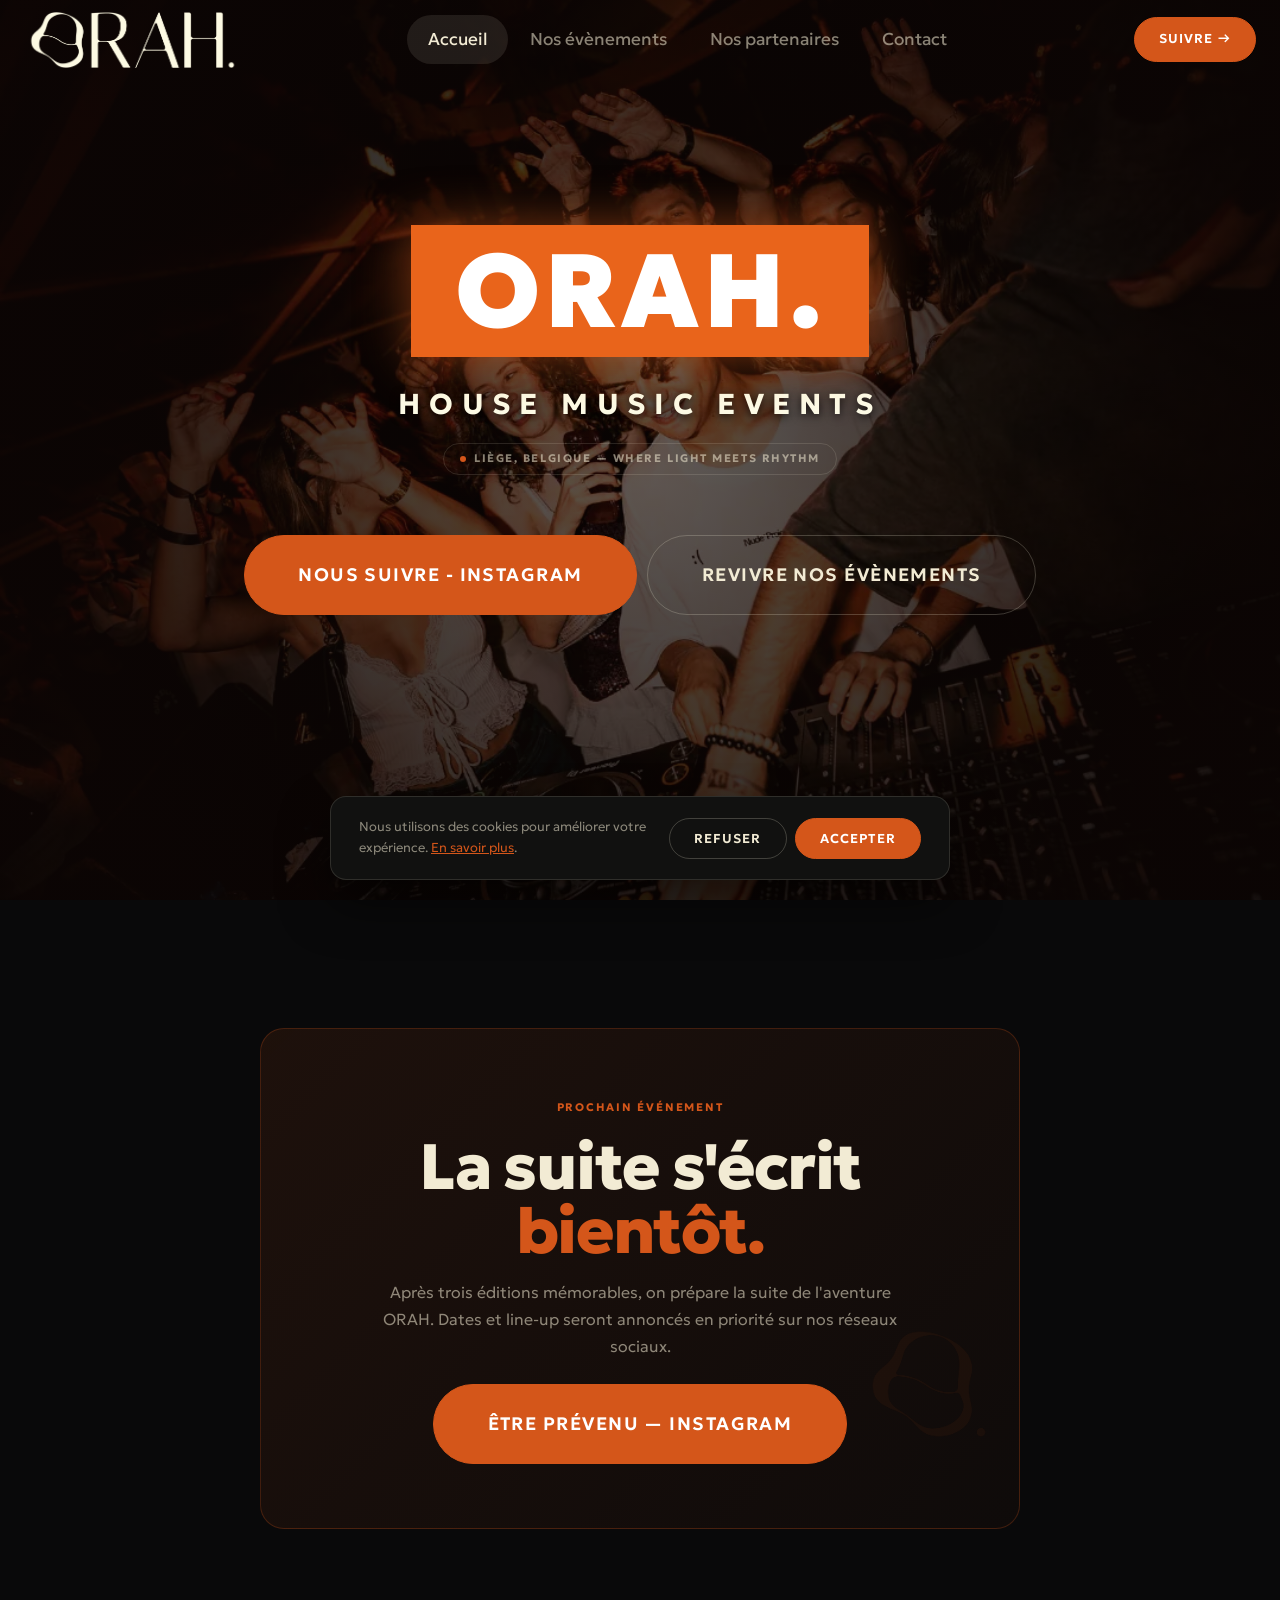
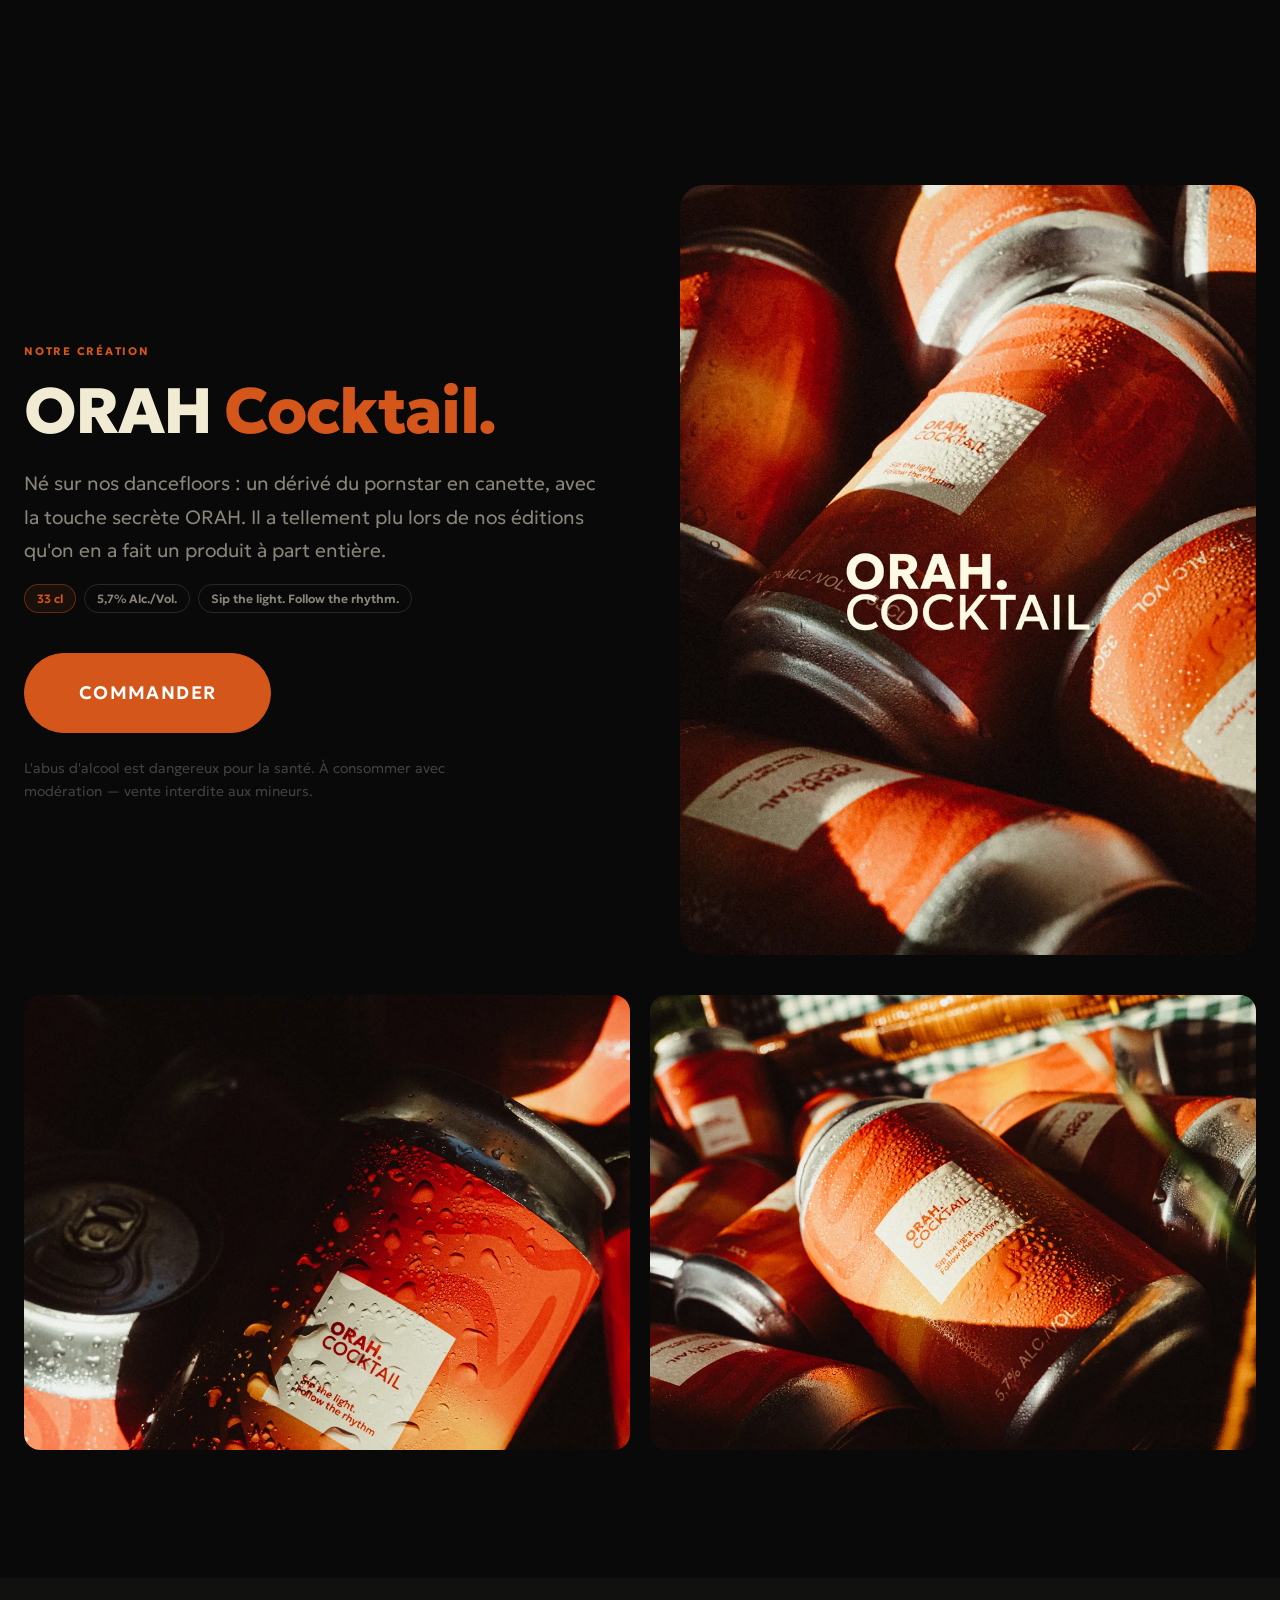
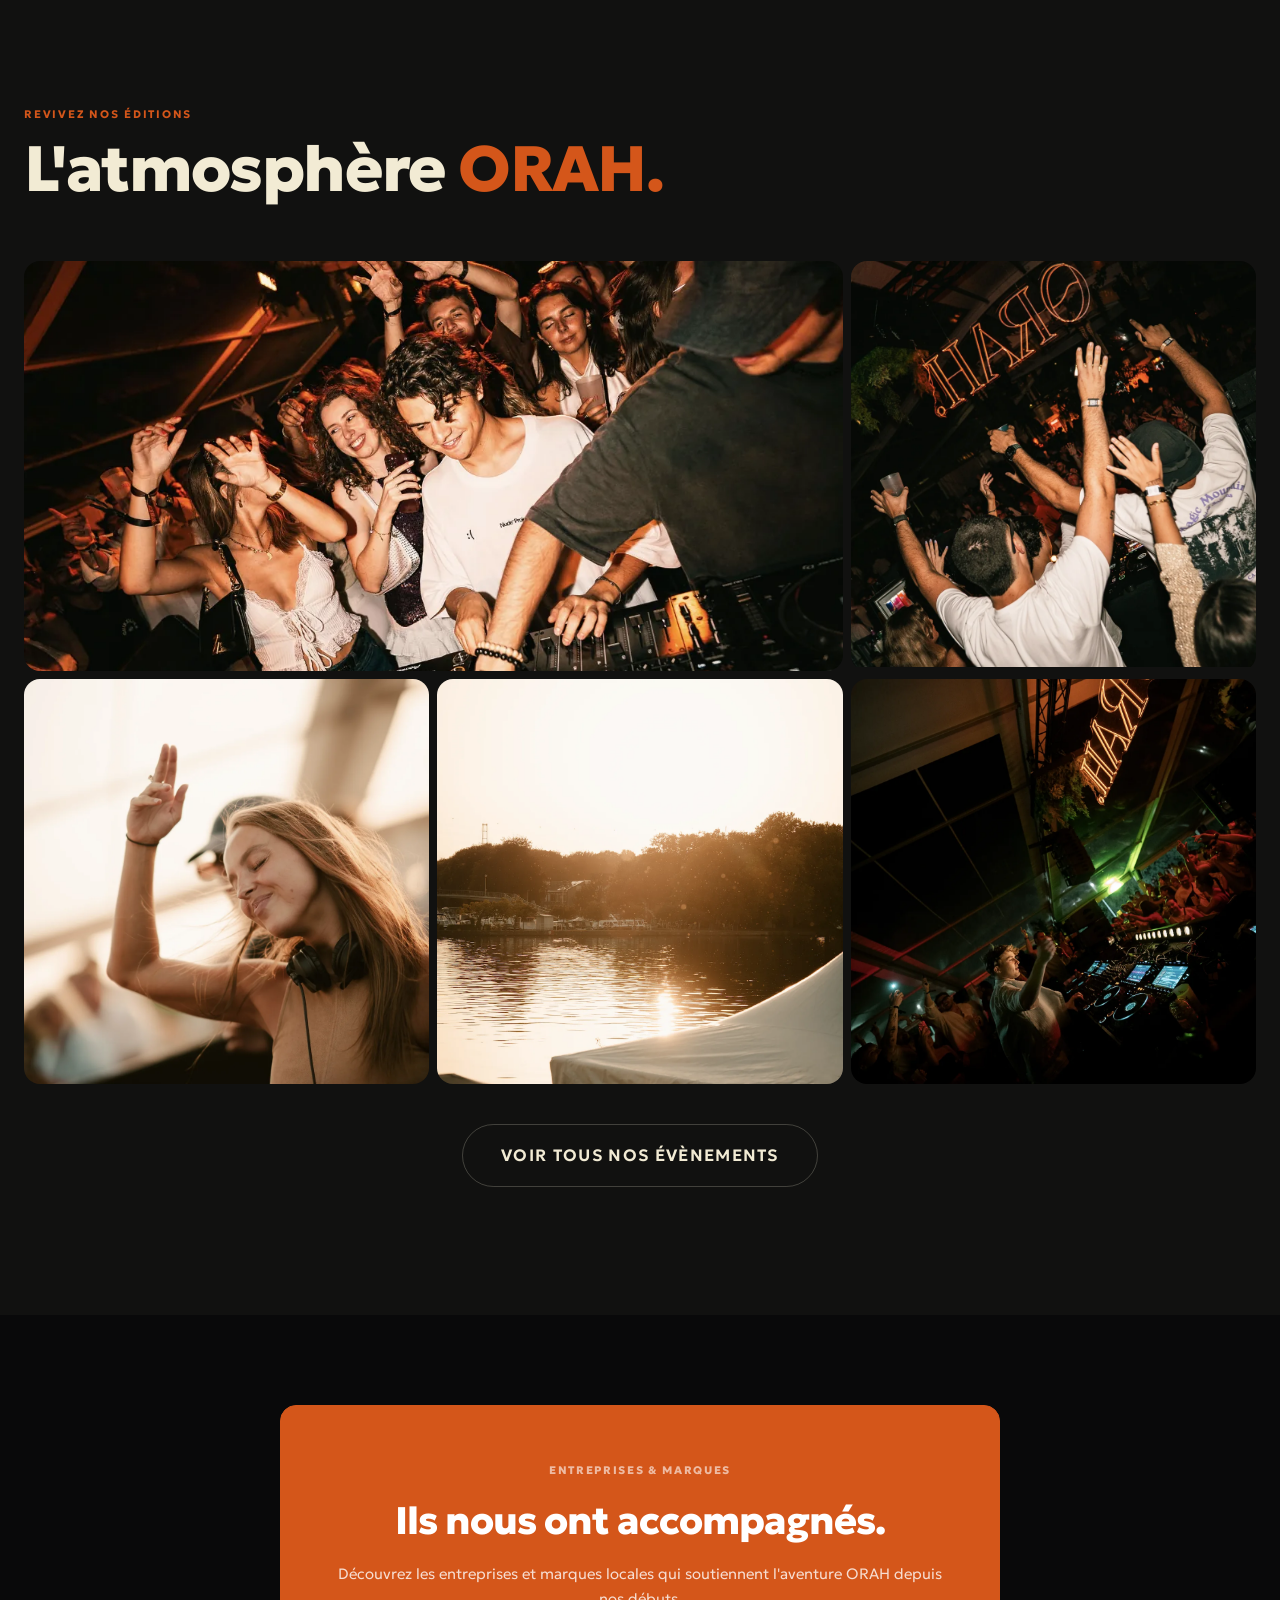
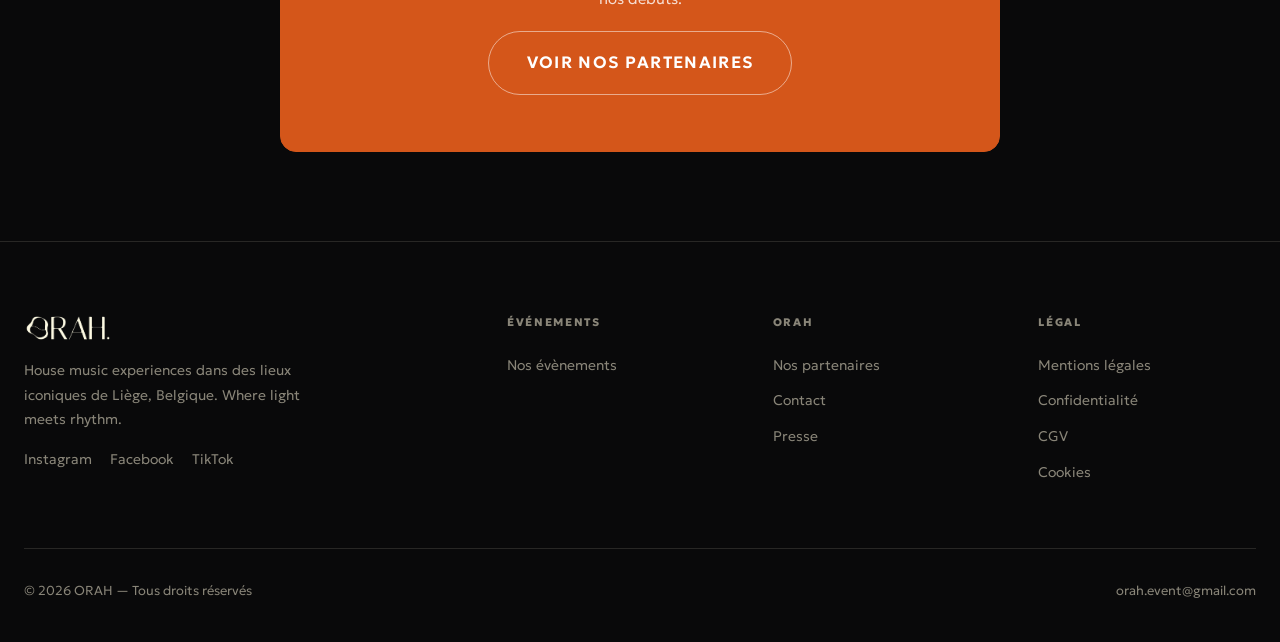
==== commit 0deafdf3: "pop up out" ====
--- a/index.html
+++ b/index.html
@@ -269,29 +269,6 @@
   </div>
 </div>
 
-
-<!-- ============ POPUP LAST TICKETS ============ -->
-<div class="last-tickets-popup" id="lastTicketsPopup" role="dialog" aria-modal="true" aria-label="Derniers tickets ORAH Festival">
-  <div class="last-tickets-overlay" id="lastTicketsOverlay"></div>
-  <div class="last-tickets-card">
-    <button class="last-tickets-close" id="lastTicketsClose" aria-label="Fermer">✕</button>
-    <div class="last-tickets-inner">
-      <img src="assets/logos/Logo_nav_creme_.png" alt="ORAH" class="last-tickets-logo">
-      <p class="last-tickets-dates">24 | 25 | 26 | 27 <strong>JUNE</strong></p>
-      <p class="last-tickets-location">Quai des fermettes — Visé (Belgium)</p>
-      <div class="last-tickets-text">
-        <span class="last-tickets-last">LAST</span>
-        <span class="last-tickets-tickets"><em>TICKETS</em></span>
-        <span class="last-tickets-remaining"><em>REMAINING</em></span>
-      </div>
-      <a href="https://shop.paylogic.com/f7c0844286554c8d90c8ad2bafd7b342/orah-festival" class="last-tickets-cta" target="_blank" rel="noopener">
-        <strong>ACHETER MON PASS</strong><br>
-        <span>WWW.ORAH-EVENT.COM</span>
-      </a>
-    </div>
-  </div>
-</div>
-
 <script src="js/main.js"></script>
 </body>
 </html>
--- a/css/main.css
+++ b/css/main.css
@@ -803,156 +803,3 @@
   .partner-cta-card .btn-lg { width: 100%; justify-content: center; box-sizing: border-box; }
 }
 
-/* ============================================
-   POPUP LAST TICKETS FESTIVAL
-   ============================================ */
-.last-tickets-popup {
-  position: fixed;
-  inset: 0;
-  z-index: 2000;
-  display: flex;
-  align-items: center;
-  justify-content: center;
-  padding: 24px;
-  opacity: 0;
-  visibility: hidden;
-  transition: opacity 0.45s var(--ease-out), visibility 0.45s;
-}
-.last-tickets-popup.is-open {
-  opacity: 1;
-  visibility: visible;
-}
-.last-tickets-overlay {
-  position: absolute;
-  inset: 0;
-  background: rgba(9, 9, 10, 0.80);
-  backdrop-filter: blur(8px);
-  -webkit-backdrop-filter: blur(8px);
-}
-.last-tickets-card {
-  position: relative;
-  width: min(380px, 100%);
-  border-radius: 24px;
-  overflow: hidden;
-  transform: translateY(28px) scale(0.96);
-  transition: transform 0.45s var(--ease-out);
-  box-shadow: 0 40px 100px rgba(0,0,0,0.7);
-}
-.last-tickets-popup.is-open .last-tickets-card {
-  transform: translateY(0) scale(1);
-}
-/* Orange/blue gradient background — matching the visual */
-.last-tickets-inner {
-  background:
-    radial-gradient(ellipse 60% 40% at 15% 8%,  #5BAEE8 0%, transparent 55%),
-    radial-gradient(ellipse 50% 35% at 88% 90%, #4A9EE8 0%, transparent 50%),
-    radial-gradient(ellipse 80% 70% at 55% 50%, #E8430A 0%, #F57A00 60%, #E03000 100%);
-  padding: clamp(28px, 6vw, 48px) clamp(24px, 5vw, 40px);
-  text-align: center;
-  color: #fff;
-}
-.last-tickets-close {
-  position: absolute;
-  top: 14px;
-  right: 14px;
-  width: 30px;
-  height: 30px;
-  border-radius: 50%;
-  background: rgba(255,255,255,0.2);
-  color: #fff;
-  font-size: 13px;
-  display: flex;
-  align-items: center;
-  justify-content: center;
-  transition: background 0.2s;
-  z-index: 1;
-}
-.last-tickets-close:hover { background: rgba(255,255,255,0.35); }
-.last-tickets-logo {
-  height: 36px;
-  object-fit: contain;
-  margin: 0 auto 12px;
-  display: block;
-  filter: brightness(0) invert(1);
-}
-.last-tickets-dates {
-  font-size: 15px;
-  font-weight: 300;
-  letter-spacing: 0.04em;
-  margin-bottom: 4px;
-  color: #fff;
-}
-.last-tickets-dates strong {
-  font-weight: 800;
-  letter-spacing: 0.1em;
-}
-.last-tickets-location {
-  font-size: 11px;
-  font-weight: 400;
-  letter-spacing: 0.1em;
-  text-transform: uppercase;
-  color: rgba(255,255,255,0.8);
-  margin-bottom: 28px;
-}
-.last-tickets-text {
-  display: flex;
-  flex-direction: column;
-  align-items: center;
-  line-height: 0.9;
-  margin-bottom: 32px;
-}
-.last-tickets-last {
-  font-size: clamp(68px, 18vw, 100px);
-  font-weight: 900;
-  letter-spacing: -0.03em;
-  color: #fff;
-  text-transform: uppercase;
-}
-.last-tickets-tickets {
-  font-size: clamp(52px, 14vw, 80px);
-  font-weight: 900;
-  font-style: italic;
-  letter-spacing: -0.02em;
-  color: rgba(255,255,255,0.88);
-  text-transform: uppercase;
-  margin-top: -8px;
-}
-.last-tickets-remaining {
-  font-size: clamp(18px, 5vw, 28px);
-  font-weight: 600;
-  font-style: italic;
-  letter-spacing: 0.06em;
-  text-transform: uppercase;
-  color: rgba(255,255,255,0.75);
-  margin-top: 4px;
-}
-.last-tickets-cta {
-  display: block;
-  border: 2px solid #fff;
-  color: #fff;
-  padding: 14px 24px;
-  border-radius: 6px;
-  text-align: center;
-  text-decoration: none;
-  transition: background 0.2s, color 0.2s;
-  font-size: 13px;
-  letter-spacing: 0.08em;
-  line-height: 1.5;
-}
-.last-tickets-cta strong {
-  display: block;
-  font-size: 14px;
-  font-weight: 800;
-  letter-spacing: 0.12em;
-  text-transform: uppercase;
-}
-.last-tickets-cta span {
-  font-size: 11px;
-  font-weight: 400;
-  opacity: 0.8;
-  letter-spacing: 0.06em;
-}
-.last-tickets-cta:hover {
-  background: rgba(255,255,255,0.15);
-}
-
